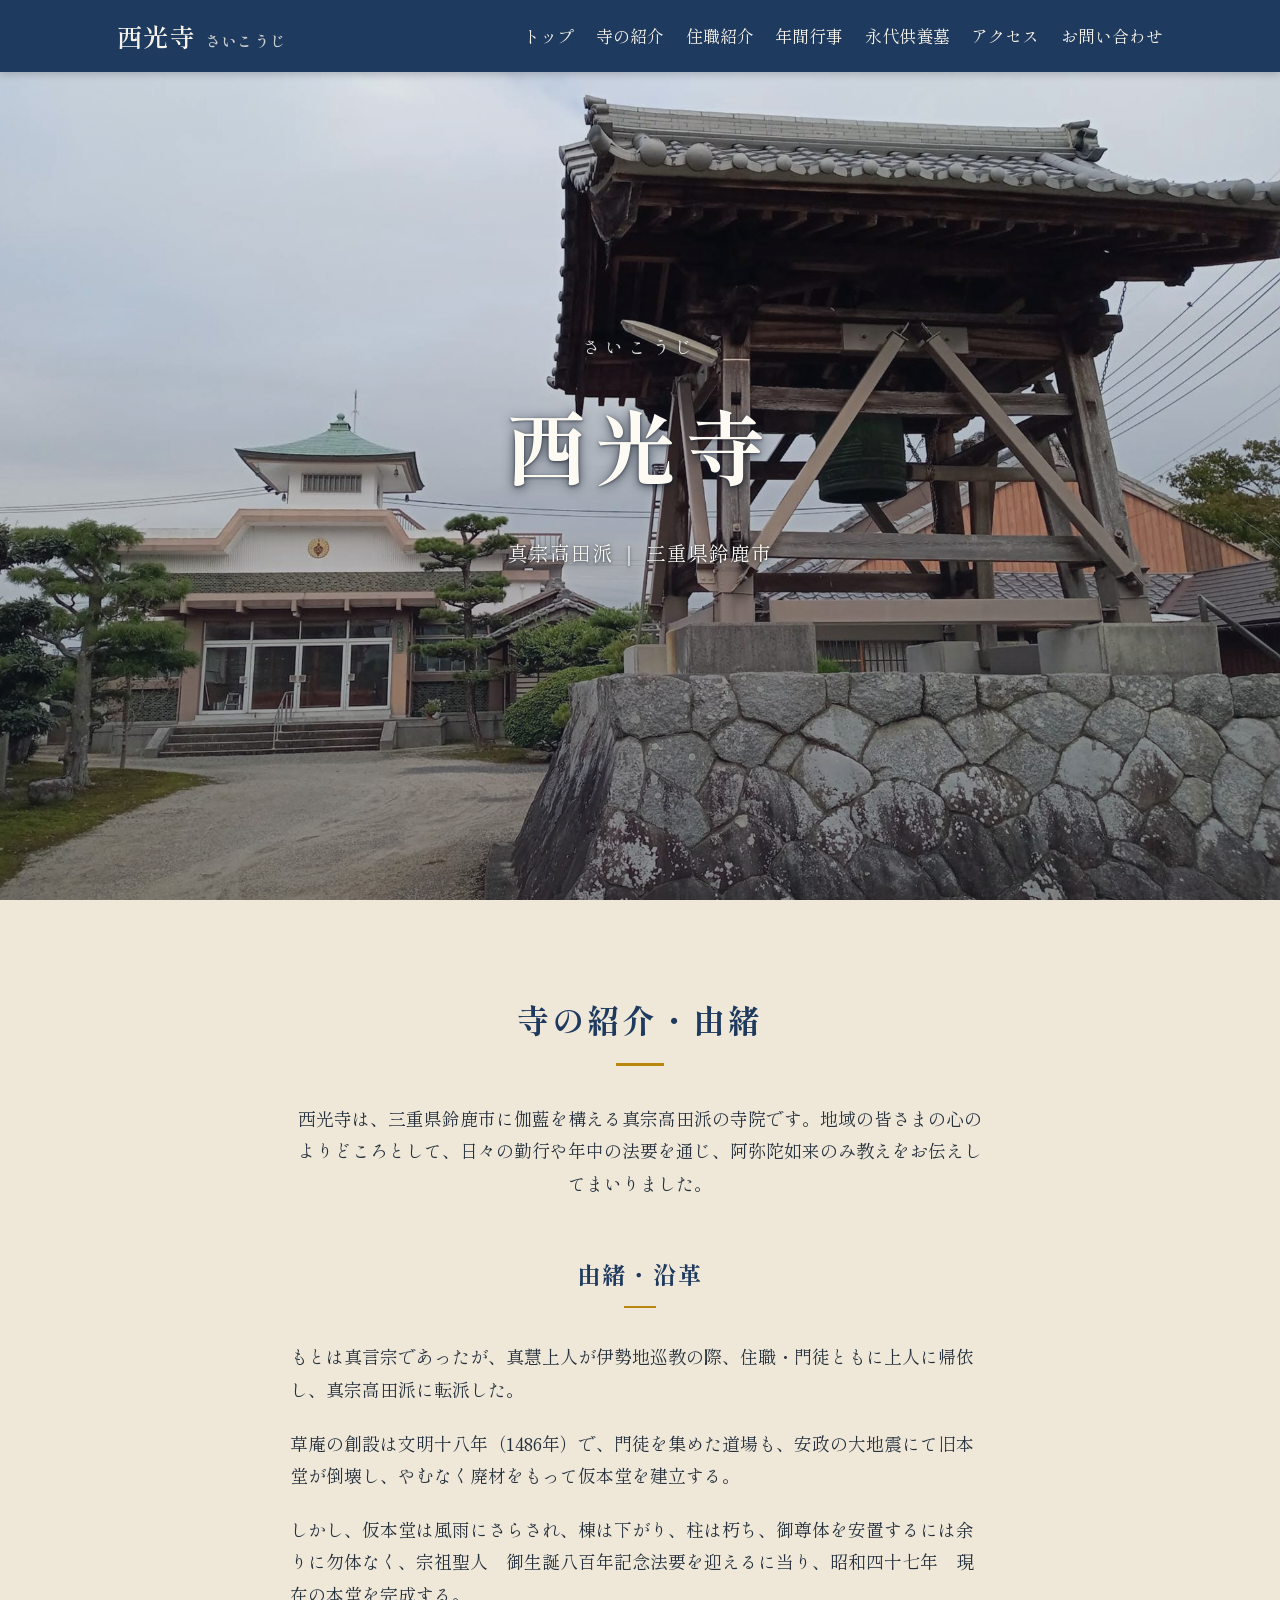
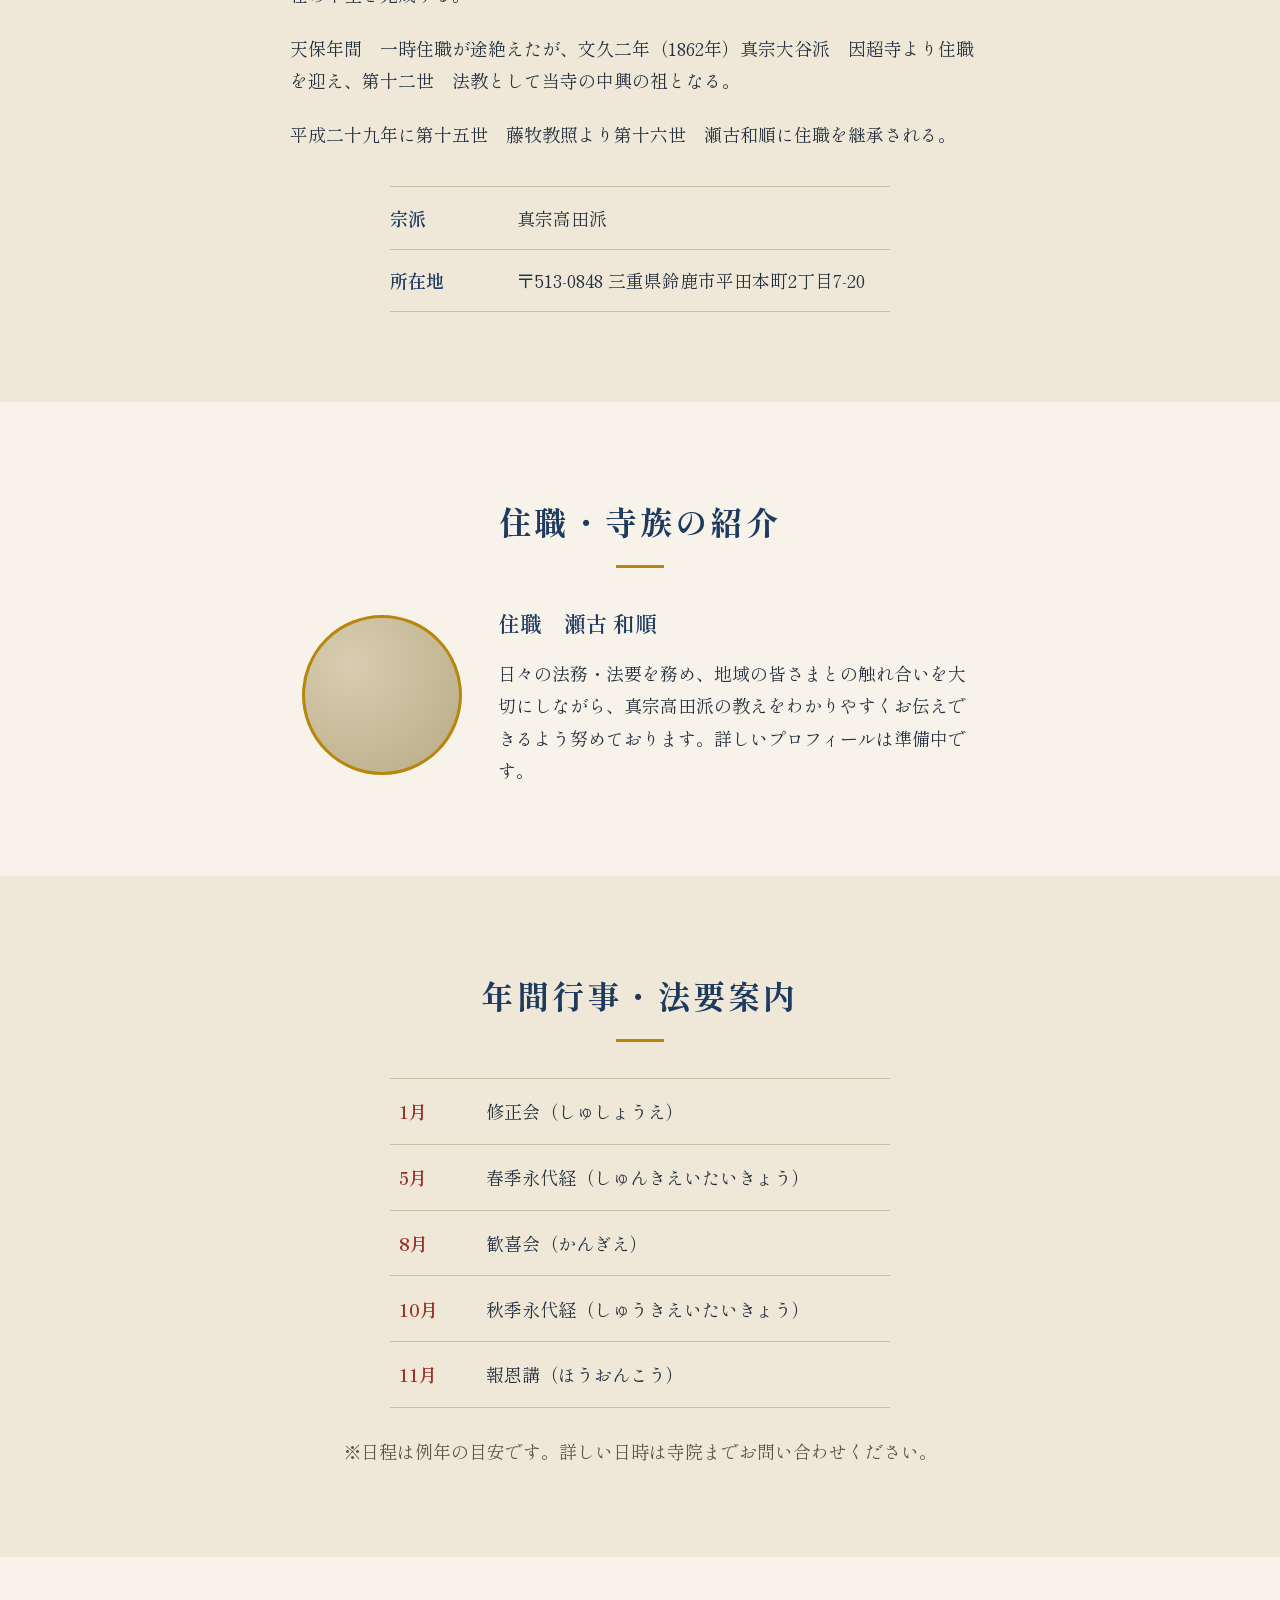
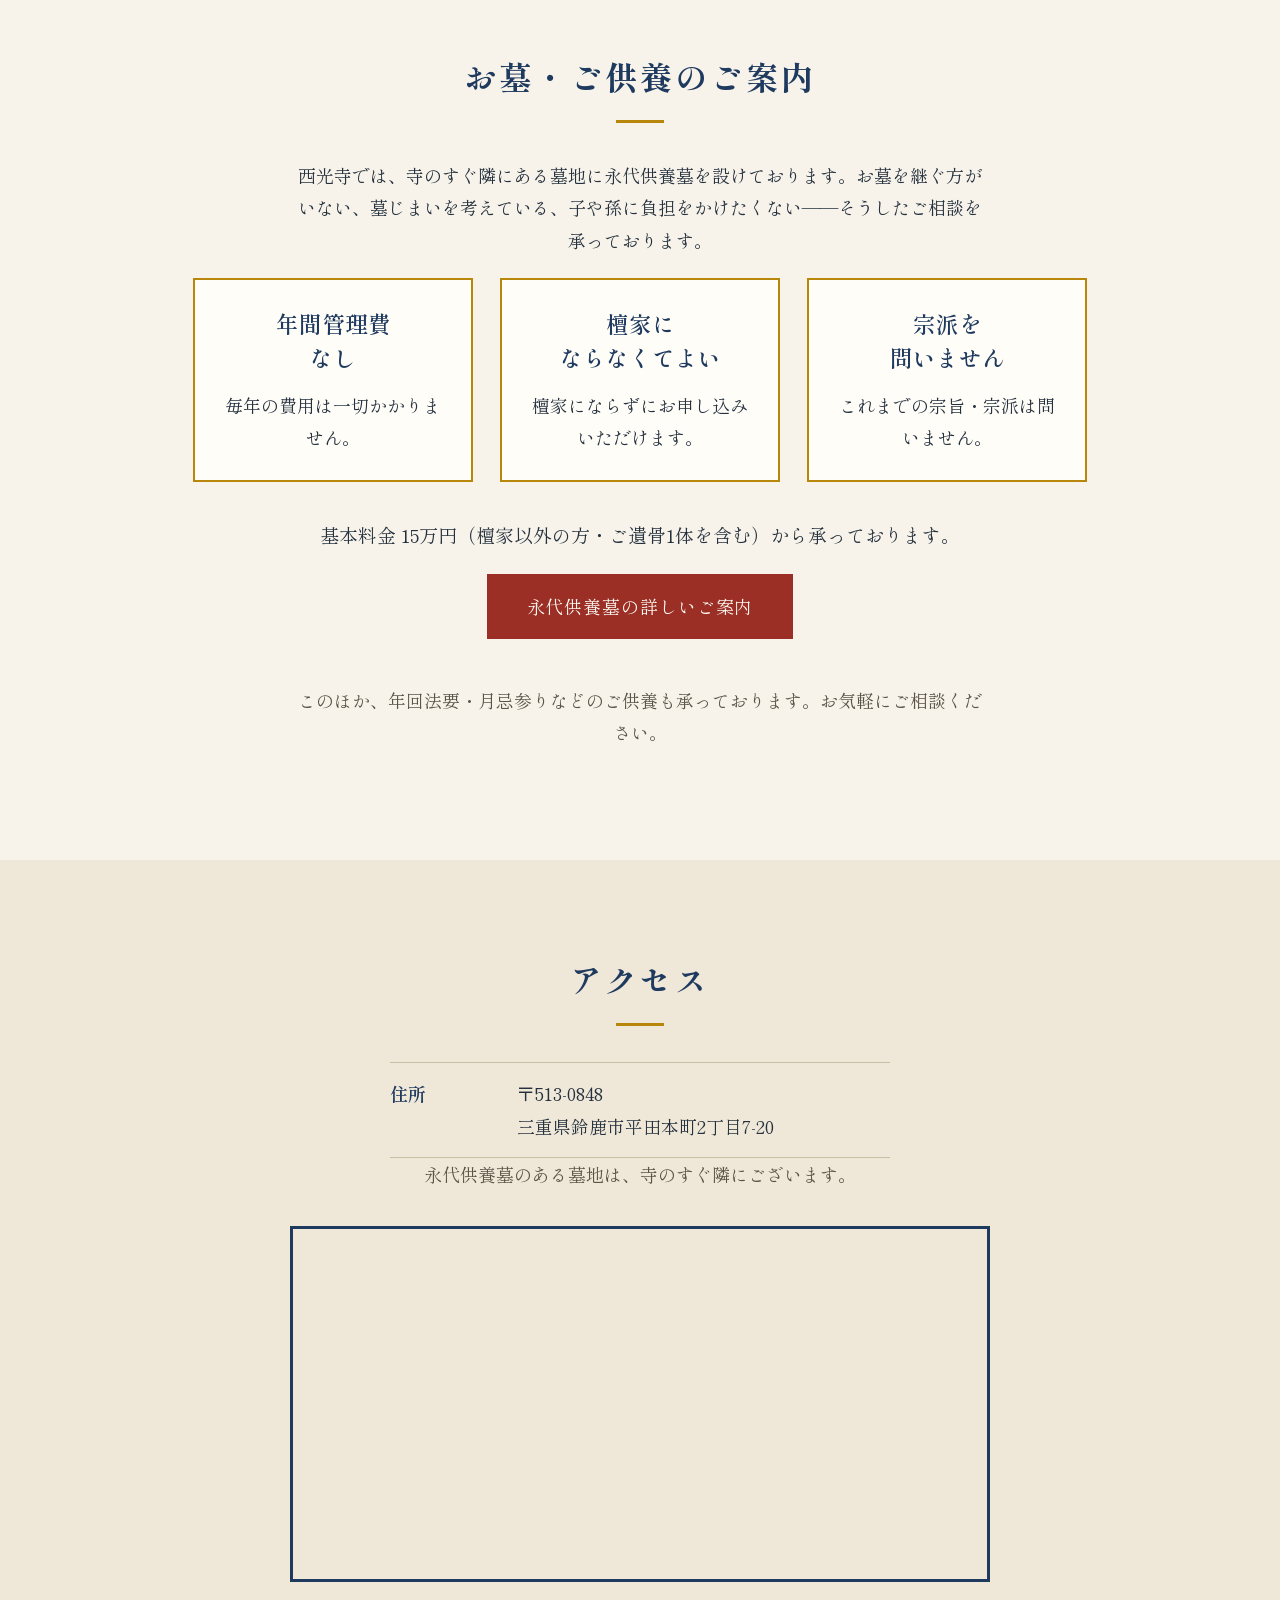
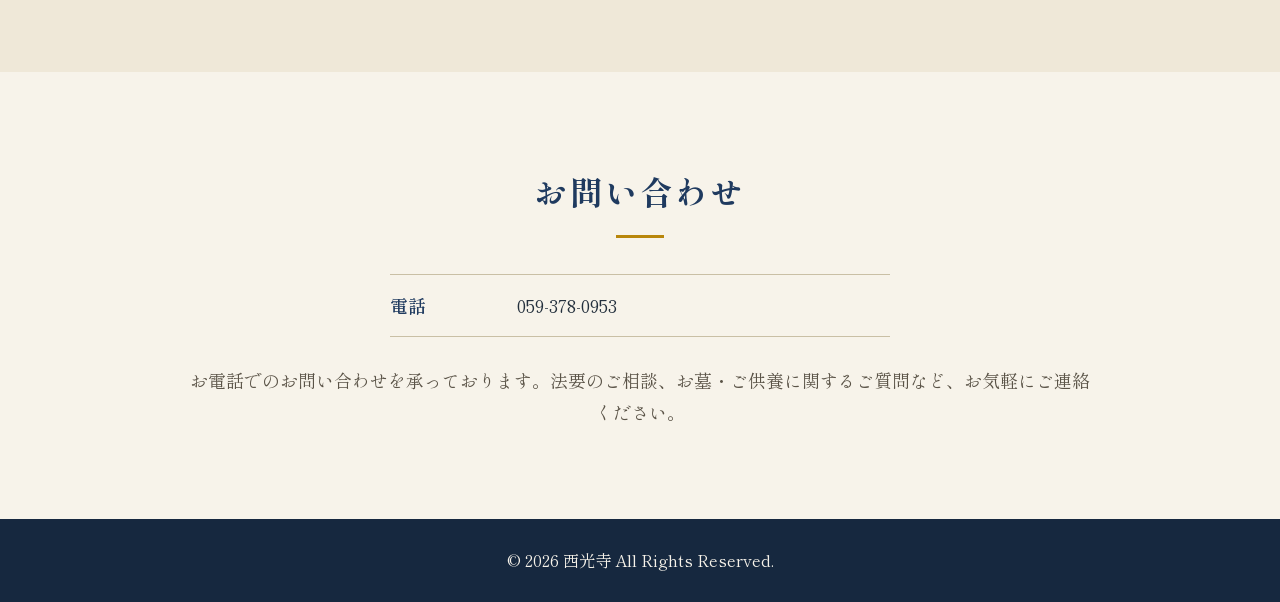
==== index.html @ 18f852ad "meta: point og:url and og:image at the published GitHub Pages URL Co-Authored-By: Claude Opus 5 <nor" ====
<!DOCTYPE html>
<html lang="ja">
<head>
<meta charset="UTF-8">
<meta name="viewport" content="width=device-width, initial-scale=1.0">
<title>西光寺（さいこうじ）｜真宗高田派 三重県鈴鹿市</title>
<meta name="description" content="三重県鈴鹿市にある真宗高田派の寺院、西光寺（さいこうじ）の公式サイトです。由緒、住職紹介、年間行事、アクセス情報などをご案内しています。">
<link rel="icon" href="favicon.svg" type="image/svg+xml">
<!-- ★検索避けの設定★
     この1行があるあいだ、Googleなどの検索結果にこのページは表示されません。
     URLを知っている人だけが見られる状態です。
     内容が固まって本格的に公開したくなったら、下の1行を削除してください。
     （eitaikuyo.html にも同じ行がありますので、両方消してください） -->
<meta name="robots" content="noindex">
<meta property="og:type" content="website">
<meta property="og:site_name" content="真宗高田派 西光寺">
<meta property="og:title" content="西光寺（さいこうじ）｜真宗高田派 三重県鈴鹿市">
<meta property="og:description" content="三重県鈴鹿市にある真宗高田派の寺院、西光寺（さいこうじ）の公式サイトです。由緒、住職紹介、年間行事、アクセス情報などをご案内しています。">
<meta property="og:url" content="https://saikojimakitayama.github.io/saikoji/">
<meta property="og:image" content="https://saikojimakitayama.github.io/saikoji/images/shourou-hero.jpg">
<meta name="twitter:card" content="summary_large_image">
<link rel="preconnect" href="https://fonts.googleapis.com">
<link rel="preconnect" href="https://fonts.gstatic.com" crossorigin>
<link href="https://fonts.googleapis.com/css2?family=Shippori+Mincho:wght@400;600;800&display=swap" rel="stylesheet">
<link rel="stylesheet" href="css/style.css">
</head>
<body>
<header class="site-header">
  <div class="header-inner">
    <p class="site-title">西光寺<span class="site-title-kana">さいこうじ</span></p>
    <button class="nav-toggle" id="navToggle" aria-label="メニューを開く" aria-expanded="false">
      <span></span><span></span><span></span>
    </button>
    <nav class="site-nav" id="siteNav">
      <ul>
        <li><a href="#hero" class="nav-link">トップ</a></li>
        <li><a href="#about" class="nav-link">寺の紹介</a></li>
        <li><a href="#priest" class="nav-link">住職紹介</a></li>
        <li><a href="#events" class="nav-link">年間行事</a></li>
        <li><a href="eitaikuyo.html" class="nav-link">永代供養墓</a></li>
        <li><a href="#access" class="nav-link">アクセス</a></li>
        <li><a href="#contact" class="nav-link">お問い合わせ</a></li>
      </ul>
    </nav>
  </div>
</header>

<main>
  <section id="hero" class="hero">
    <div class="hero-overlay"></div>
    <div class="hero-content">
      <p class="hero-kana">さいこうじ</p>
      <h1 class="hero-title">西光寺</h1>
      <p class="hero-sub">真宗高田派 ｜ 三重県鈴鹿市</p>
    </div>
  </section>

  <section id="about" class="section section-alt">
    <div class="section-inner">
    <h2 class="section-title">寺の紹介・由緒</h2>
    <p class="about-text">
      西光寺は、三重県鈴鹿市に伽藍を構える真宗高田派の寺院です。地域の皆さまの心のよりどころとして、日々の勤行や年中の法要を通じ、阿弥陀如来のみ教えをお伝えしてまいりました。
    </p>
    <h3 class="subsection-title">由緒・沿革</h3>
    <div class="history-block">
      <p class="about-text history-text">
        もとは真言宗であったが、真慧上人が伊勢地巡教の際、住職・門徒ともに上人に帰依し、真宗高田派に転派した。
      </p>
      <p class="about-text history-text">
        草庵の創設は文明十八年（1486年）で、門徒を集めた道場も、安政の大地震にて旧本堂が倒壊し、やむなく廃材をもって仮本堂を建立する。
      </p>
      <p class="about-text history-text">
        しかし、仮本堂は風雨にさらされ、棟は下がり、柱は朽ち、御尊体を安置するには余りに勿体なく、宗祖聖人　御生誕八百年記念法要を迎えるに当り、昭和四十七年　現在の本堂を完成する。
      </p>
      <p class="about-text history-text">
        天保年間　一時住職が途絶えたが、文久二年（1862年）真宗大谷派　因超寺より住職を迎え、第十二世　法教として当寺の中興の祖となる。
      </p>
      <p class="about-text history-text">
        平成二十九年に第十五世　藤牧教照より第十六世　瀬古和順に住職を継承される。
      </p>
    </div>
    <dl class="info-list">
      <div class="info-row">
        <dt>宗派</dt>
        <dd>真宗高田派</dd>
      </div>
      <div class="info-row">
        <dt>所在地</dt>
        <dd>〒513-0848 三重県鈴鹿市平田本町2丁目7-20</dd>
      </div>
    </dl>
    </div>
  </section>

  <section id="priest" class="section">
    <div class="section-inner">
    <h2 class="section-title">住職・寺族の紹介</h2>
    <div class="priest-card">
      <div class="priest-photo-placeholder" aria-hidden="true"></div>
      <div class="priest-info">
        <p class="priest-name">住職　瀬古 和順</p>
        <!-- ※ここに実際の住職プロフィール（経歴やメッセージなど）を書き換えてください -->
        <p class="priest-bio">
          日々の法務・法要を務め、地域の皆さまとの触れ合いを大切にしながら、真宗高田派の教えをわかりやすくお伝えできるよう努めております。詳しいプロフィールは準備中です。
        </p>
      </div>
    </div>
    </div>
  </section>

  <section id="events" class="section section-alt">
    <div class="section-inner">
    <h2 class="section-title">年間行事・法要案内</h2>
    <!-- ※日程が確定次第、正式な行事内容・日付に書き換えてください -->
    <ul class="event-list">
      <li class="event-item"><span class="event-month">1月</span><span class="event-name">修正会（しゅしょうえ）</span></li>
      <li class="event-item"><span class="event-month">5月</span><span class="event-name">春季永代経（しゅんきえいたいきょう）</span></li>
      <li class="event-item"><span class="event-month">8月</span><span class="event-name">歓喜会（かんぎえ）</span></li>
      <li class="event-item"><span class="event-month">10月</span><span class="event-name">秋季永代経（しゅうきえいたいきょう）</span></li>
      <li class="event-item"><span class="event-month">11月</span><span class="event-name">報恩講（ほうおんこう）</span></li>
    </ul>
    <p class="about-note event-note">※日程は例年の目安です。詳しい日時は寺院までお問い合わせください。</p>
    </div>
  </section>

  <section id="memorial" class="section">
    <div class="section-inner">
    <h2 class="section-title">お墓・ご供養のご案内</h2>
    <p class="about-text">
      西光寺では、寺のすぐ隣にある墓地に永代供養墓を設けております。お墓を継ぐ方がいない、墓じまいを考えている、子や孫に負担をかけたくない——そうしたご相談を承っております。
    </p>
    <ul class="assurance-list">
      <li class="assurance-item">
        <p class="assurance-head">年間管理費<br>なし</p>
        <p class="assurance-body">毎年の費用は一切かかりません。</p>
      </li>
      <li class="assurance-item">
        <p class="assurance-head">檀家に<br>ならなくてよい</p>
        <p class="assurance-body">檀家にならずにお申し込みいただけます。</p>
      </li>
      <li class="assurance-item">
        <p class="assurance-head">宗派を<br>問いません</p>
        <p class="assurance-body">これまでの宗旨・宗派は問いません。</p>
      </li>
    </ul>
    <p class="about-text memorial-price">基本料金 15万円（檀家以外の方・ご遺骨1体を含む）から承っております。</p>
    <p class="cta-wrap"><a href="eitaikuyo.html" class="cta-link">永代供養墓の詳しいご案内</a></p>
    <p class="about-text about-note memorial-other">このほか、年回法要・月忌参りなどのご供養も承っております。お気軽にご相談ください。</p>
    </div>
  </section>

  <section id="access" class="section section-alt">
    <div class="section-inner">
    <h2 class="section-title">アクセス</h2>
    <div class="access-content">
      <dl class="info-list">
        <div class="info-row">
          <dt>住所</dt>
          <dd>〒513-0848<br>三重県鈴鹿市平田本町2丁目7-20</dd>
        </div>
      </dl>
      <p class="about-text about-note">永代供養墓のある墓地は、寺のすぐ隣にございます。</p>
      <div class="map-embed">
        <iframe
          src="https://www.google.com/maps?q=%E4%B8%89%E9%87%8D%E7%9C%8C%E9%88%B4%E9%B9%BF%E5%B8%82%E5%B9%B3%E7%94%B0%E6%9C%AC%E7%94%BA2%E4%B8%81%E7%9B%AE7-20&output=embed"
          width="100%" height="350" style="border:0;" loading="lazy"
          referrerpolicy="no-referrer-when-downgrade"
          title="西光寺 地図"></iframe>
      </div>
    </div>
    </div>
  </section>

  <section id="contact" class="section">
    <div class="section-inner">
    <h2 class="section-title">お問い合わせ</h2>
    <dl class="info-list contact-list">
      <div class="info-row">
        <dt>電話</dt>
        <dd><a href="tel:059-378-0953">059-378-0953</a></dd>
      </div>
    </dl>
    <p class="about-note contact-note">お電話でのお問い合わせを承っております。法要のご相談、お墓・ご供養に関するご質問など、お気軽にご連絡ください。</p>
    </div>
  </section>
</main>

<footer class="site-footer">
  <p>&copy; 2026 西光寺 All Rights Reserved.</p>
</footer>

<script src="js/script.js"></script>
</body>
</html>
---- css/style.css ----
:root {
  --color-bg: #f7f3ea;
  --color-ink: #24303d;
  --color-indigo: #1f3a5f;
  --color-indigo-dark: #16283f;
  --color-gold: #b8860b;
  --color-vermillion: #9b2f26;
  --font-serif: "Shippori Mincho", "Hiragino Mincho ProN", "Yu Mincho", serif;
  --header-height: 72px;
}

* { box-sizing: border-box; margin: 0; padding: 0; }

/* 高齢の方にも読みやすいよう、基準の文字サイズを 16px → 18px にしています。
   ここを変えるとサイト全体の文字が一括で拡大・縮小します。 */
html {
  scroll-behavior: smooth;
  font-size: 112.5%;
}

body {
  font-family: var(--font-serif);
  color: var(--color-ink);
  background-color: var(--color-bg);
  line-height: 1.8;
}

a { color: inherit; text-decoration: none; }
ul { list-style: none; }
img { max-width: 100%; display: block; }

/* Header */
.site-header {
  position: fixed;
  top: 0; left: 0; right: 0;
  background-color: var(--color-indigo);
  color: #f7f3ea;
  z-index: 100;
  box-shadow: 0 2px 8px rgba(0,0,0,0.2);
}
.header-inner {
  max-width: 1100px;
  margin: 0 auto;
  display: flex;
  align-items: center;
  justify-content: space-between;
  padding: 0.8rem 1.5rem;
  height: var(--header-height);
}
.site-title {
  font-size: 1.4rem;
  font-weight: 600;
  letter-spacing: 0.05em;
  line-height: 1.3;
}
.site-title-kana {
  font-size: 0.85rem;
  margin-left: 0.5rem;
  opacity: 0.8;
}
.nav-toggle {
  display: none;
  flex-direction: column;
  justify-content: space-between;
  width: 28px; height: 20px;
  background: none; border: none; cursor: pointer;
}
.nav-toggle span {
  display: block;
  height: 2px;
  background-color: #f7f3ea;
}
.site-nav ul {
  display: flex;
  gap: 1.2rem;
}
.nav-link {
  font-size: 0.95rem;
  padding: 0.3rem 0;
  border-bottom: 2px solid transparent;
  transition: border-color 0.2s;
}
.nav-link:hover, .nav-link:focus {
  border-bottom-color: var(--color-gold);
}

/* 文字を大きくしたぶん横並びのナビが収まらなくなるため、
   980px 以下ではハンバーガーメニューに切り替えます。 */
@media (max-width: 980px) {
  .nav-toggle { display: flex; }
  .site-nav {
    position: absolute;
    top: 100%;
    left: 0; right: 0;
    background-color: var(--color-indigo);
    max-height: 0;
    overflow: hidden;
    visibility: hidden;
    transition: max-height 0.3s ease, visibility 0s linear 0.3s;
  }
  .site-nav.is-open {
    max-height: 500px;
    visibility: visible;
    transition: max-height 0.3s ease, visibility 0s linear 0s;
  }
  .site-nav ul {
    flex-direction: column;
    gap: 0;
    padding: 0.5rem 1.5rem 1rem;
  }
  .site-nav li { border-top: 1px solid rgba(255,255,255,0.15); }
  .nav-link { display: block; padding: 0.8rem 0; }
}

/* Hero */
.hero {
  position: relative;
  min-height: 100vh;
  display: flex;
  align-items: center;
  justify-content: center;
  background: url("../images/shourou-hero.jpg") center center / cover no-repeat;
  text-align: center;
  color: #fdfaf3;
  scroll-margin-top: var(--header-height);
}
.hero-overlay {
  position: absolute;
  inset: 0;
  background: linear-gradient(180deg, rgba(22,40,63,0.12), rgba(22,40,63,0.32));
}
.hero-content {
  position: relative;
  z-index: 1;
  padding: 0 1.5rem;
  text-shadow: 0 2px 12px rgba(16,26,40,0.75), 0 1px 3px rgba(16,26,40,0.6);
}
.hero-kana {
  letter-spacing: 0.3em;
  font-size: 1rem;
  margin-bottom: 0.5rem;
  opacity: 0.9;
}
.hero-title {
  font-size: clamp(2.5rem, 8vw, 4.5rem);
  font-weight: 800;
  letter-spacing: 0.1em;
  margin-bottom: 1rem;
}
.hero-sub {
  font-size: 1.1rem;
  letter-spacing: 0.05em;
}

/* Section base (reused by all content sections) */
.section {
  padding: 5rem 1.5rem;
  scroll-margin-top: var(--header-height);
}
.section-inner {
  max-width: 900px;
  margin: 0 auto;
}
.section-alt {
  background-color: #efe8d8;
}
.section-title {
  font-size: 1.8rem;
  color: var(--color-indigo);
  text-align: center;
  margin-bottom: 0.5rem;
  letter-spacing: 0.1em;
}
.section-title::after {
  content: "";
  display: block;
  width: 48px;
  height: 3px;
  background-color: var(--color-gold);
  margin: 0.8rem auto 2rem;
}
.about-text {
  max-width: 700px;
  margin: 0 auto 1.2rem;
  text-align: center;
}
.about-note {
  font-size: 1rem;
  color: #5a5347;
}
/* セクション内の小見出し（例：寺の紹介の中の「由緒・沿革」） */
.subsection-title {
  font-size: 1.3rem;
  color: var(--color-indigo);
  text-align: center;
  margin: 3rem 0 0.5rem;
  letter-spacing: 0.1em;
}
.subsection-title::after {
  content: "";
  display: block;
  width: 32px;
  height: 2px;
  background-color: var(--color-gold);
  margin: 0.6rem auto 1.8rem;
}
/* 由緒・沿革は長めの文章なので、中央揃えではなく左揃えにして読みやすくします */
.history-block {
  max-width: 700px;
  margin: 0 auto;
}
.history-text {
  text-align: left;
}
.info-list {
  max-width: 500px;
  margin: 2rem auto 0;
  border-top: 1px solid #c9bfa5;
}
.info-row {
  display: flex;
  gap: 1.5rem;
  padding: 0.8rem 0;
  border-bottom: 1px solid #c9bfa5;
}
.info-row dt {
  flex: 0 0 100px;
  color: var(--color-indigo);
  font-weight: 600;
}

/* Footer */
.site-footer {
  background-color: var(--color-indigo-dark);
  color: #f7f3ea;
  text-align: center;
  padding: 1.5rem;
  font-size: 0.9rem;
}

@media (max-width: 600px) {
  .info-row { flex-direction: column; gap: 0.3rem; }
  .info-row dt { flex: none; }
}

.priest-card {
  display: flex;
  flex-wrap: wrap;
  gap: 2rem;
  align-items: center;
  justify-content: center;
}
.priest-photo-placeholder {
  width: 160px;
  height: 160px;
  border-radius: 50%;
  background: radial-gradient(circle at 30% 30%, #d8cdb0, #b8ab86);
  border: 3px solid var(--color-gold);
  flex-shrink: 0;
}
.priest-info {
  max-width: 480px;
}
.priest-name {
  font-size: 1.2rem;
  font-weight: 600;
  color: var(--color-indigo);
  margin-bottom: 0.8rem;
}

.event-list {
  max-width: 500px;
  margin: 0 auto;
  border-top: 1px solid #c9bfa5;
}
.event-item {
  display: flex;
  gap: 1.5rem;
  padding: 0.9rem 0.5rem;
  border-bottom: 1px solid #c9bfa5;
}
.event-month {
  flex: 0 0 60px;
  color: var(--color-vermillion);
  font-weight: 600;
}
.event-name {
  flex: 1;
}
.event-note {
  text-align: center;
  margin-top: 1.5rem;
}

.access-content {
  max-width: 700px;
  margin: 0 auto;
}
.map-embed {
  margin-top: 2rem;
  border: 3px solid var(--color-indigo);
}
.map-embed iframe {
  display: block;
}

.contact-list {
  margin-bottom: 1.5rem;
}
.contact-note {
  text-align: center;
}

@media (max-width: 600px) {
  .priest-card {
    flex-direction: column;
    text-align: center;
  }
  .event-item {
    padding: 0.9rem 0;
  }
}

/* --- 永代供養墓ページ --- */
.page-head {
  background-color: var(--color-indigo);
  color: #f7f3ea;
  padding: calc(var(--header-height) + 3rem) 1.5rem 3rem;
  text-align: center;
}
.page-title {
  font-size: clamp(1.8rem, 5vw, 2.6rem);
  letter-spacing: 0.1em;
  margin-bottom: 0.8rem;
}
.page-lead {
  font-size: 1.15rem;
  opacity: 0.9;
}

.assurance-list {
  display: flex;
  flex-wrap: wrap;
  gap: 1.5rem;
  justify-content: center;
}
.assurance-item {
  flex: 1 1 240px;
  max-width: 280px;
  border: 2px solid var(--color-gold);
  padding: 1.5rem 1.2rem;
  text-align: center;
  background-color: #fffdf8;
}
.assurance-head {
  font-size: 1.25rem;
  font-weight: 600;
  color: var(--color-indigo);
  line-height: 1.5;
  margin-bottom: 0.8rem;
}
.assurance-body {
  font-size: 1rem;
}

.need-list {
  max-width: 560px;
  margin: 0 auto;
}
.need-item {
  position: relative;
  padding: 0.7rem 0 0.7rem 2rem;
  border-bottom: 1px solid #c9bfa5;
}
.need-item::before {
  content: "✓";
  position: absolute;
  left: 0.3rem;
  color: var(--color-vermillion);
  font-weight: 600;
}

.price-table-wrap {
  overflow-x: auto;
  max-width: 600px;
  margin: 0 auto 1.5rem;
}
.price-table {
  width: 100%;
  min-width: 420px;
  border-collapse: collapse;
  background-color: #fffdf8;
}
.price-table th,
.price-table td {
  border: 1px solid #c9bfa5;
  padding: 0.8rem 1rem;
  text-align: center;
}
.price-table td,
.price-table thead th {
  white-space: nowrap;
}
.price-table thead th {
  background-color: var(--color-indigo);
  color: #f7f3ea;
  font-weight: 600;
}
.price-table tbody th {
  background-color: #efe8d8;
  text-align: left;
  font-weight: 600;
  white-space: nowrap;
}
.price-note-inline {
  display: block;
  font-size: 0.9rem;
  font-weight: 400;
}

.grave-photo-placeholder {
  max-width: 560px;
  margin: 2rem auto 0;
  aspect-ratio: 4 / 3;
  display: flex;
  align-items: center;
  justify-content: center;
  background: repeating-linear-gradient(45deg, #e6dcc4, #e6dcc4 12px, #ded3c8 12px, #ded3c8 24px);
  border: 1px solid #c9bfa5;
  color: #5a5347;
  font-size: 1rem;
}

.notice-box {
  max-width: 700px;
  margin: 2rem auto 0;
  border-left: 4px solid var(--color-vermillion);
  background-color: #fffdf8;
  padding: 1.2rem 1.4rem;
}
.notice-title {
  font-weight: 600;
  color: var(--color-vermillion);
  margin-bottom: 0.4rem;
}

.flow-list {
  max-width: 640px;
  margin: 0 auto;
  list-style: none;
}
.flow-item {
  position: relative;
  border-left: 2px solid var(--color-gold);
  padding: 0 0 2rem 1.8rem;
}
.flow-item:last-child {
  border-left-color: transparent;
  padding-bottom: 0;
}
.flow-item::before {
  content: "";
  position: absolute;
  left: -7px;
  top: 0.5rem;
  width: 12px;
  height: 12px;
  border-radius: 50%;
  background-color: var(--color-gold);
}
.flow-step {
  font-size: 0.85rem;
  letter-spacing: 0.15em;
  color: var(--color-vermillion);
}
.flow-head {
  font-size: 1.1rem;
  font-weight: 600;
  color: var(--color-indigo);
  margin-bottom: 0.3rem;
}
.flow-body {
  font-size: 1rem;
}

.faq-list {
  max-width: 700px;
  margin: 0 auto;
}
.faq-item {
  border-bottom: 1px solid #c9bfa5;
  padding: 1.2rem 0;
}
.faq-q {
  position: relative;
  padding-left: 1.8rem;
  font-weight: 600;
  color: var(--color-indigo);
  margin-bottom: 0.5rem;
}
.faq-q::before {
  content: "Q";
  position: absolute;
  left: 0;
  color: var(--color-gold);
  font-size: 1.1rem;
}
.faq-a {
  position: relative;
  padding-left: 1.8rem;
  font-size: 1rem;
}
.faq-a::before {
  content: "A";
  position: absolute;
  left: 0;
  color: var(--color-vermillion);
  font-size: 1.1rem;
}

.memorial-price {
  margin-top: 2rem;
  font-size: 1.05rem;
}
.cta-wrap {
  text-align: center;
}
.cta-link {
  display: inline-block;
  padding: 0.9rem 2.2rem;
  background-color: var(--color-vermillion);
  color: #fdfaf3;
  font-size: 1rem;
  letter-spacing: 0.05em;
  transition: background-color 0.2s;
}
.cta-link:hover,
.cta-link:focus {
  background-color: #7d251e;
}
.memorial-other {
  margin-top: 2.5rem;
}

@media (max-width: 860px) {
  .assurance-item {
    flex-basis: 100%;
    max-width: 400px;
  }
}

.grave-photo {
  max-width: 560px;
  margin: 2rem auto 0;
}
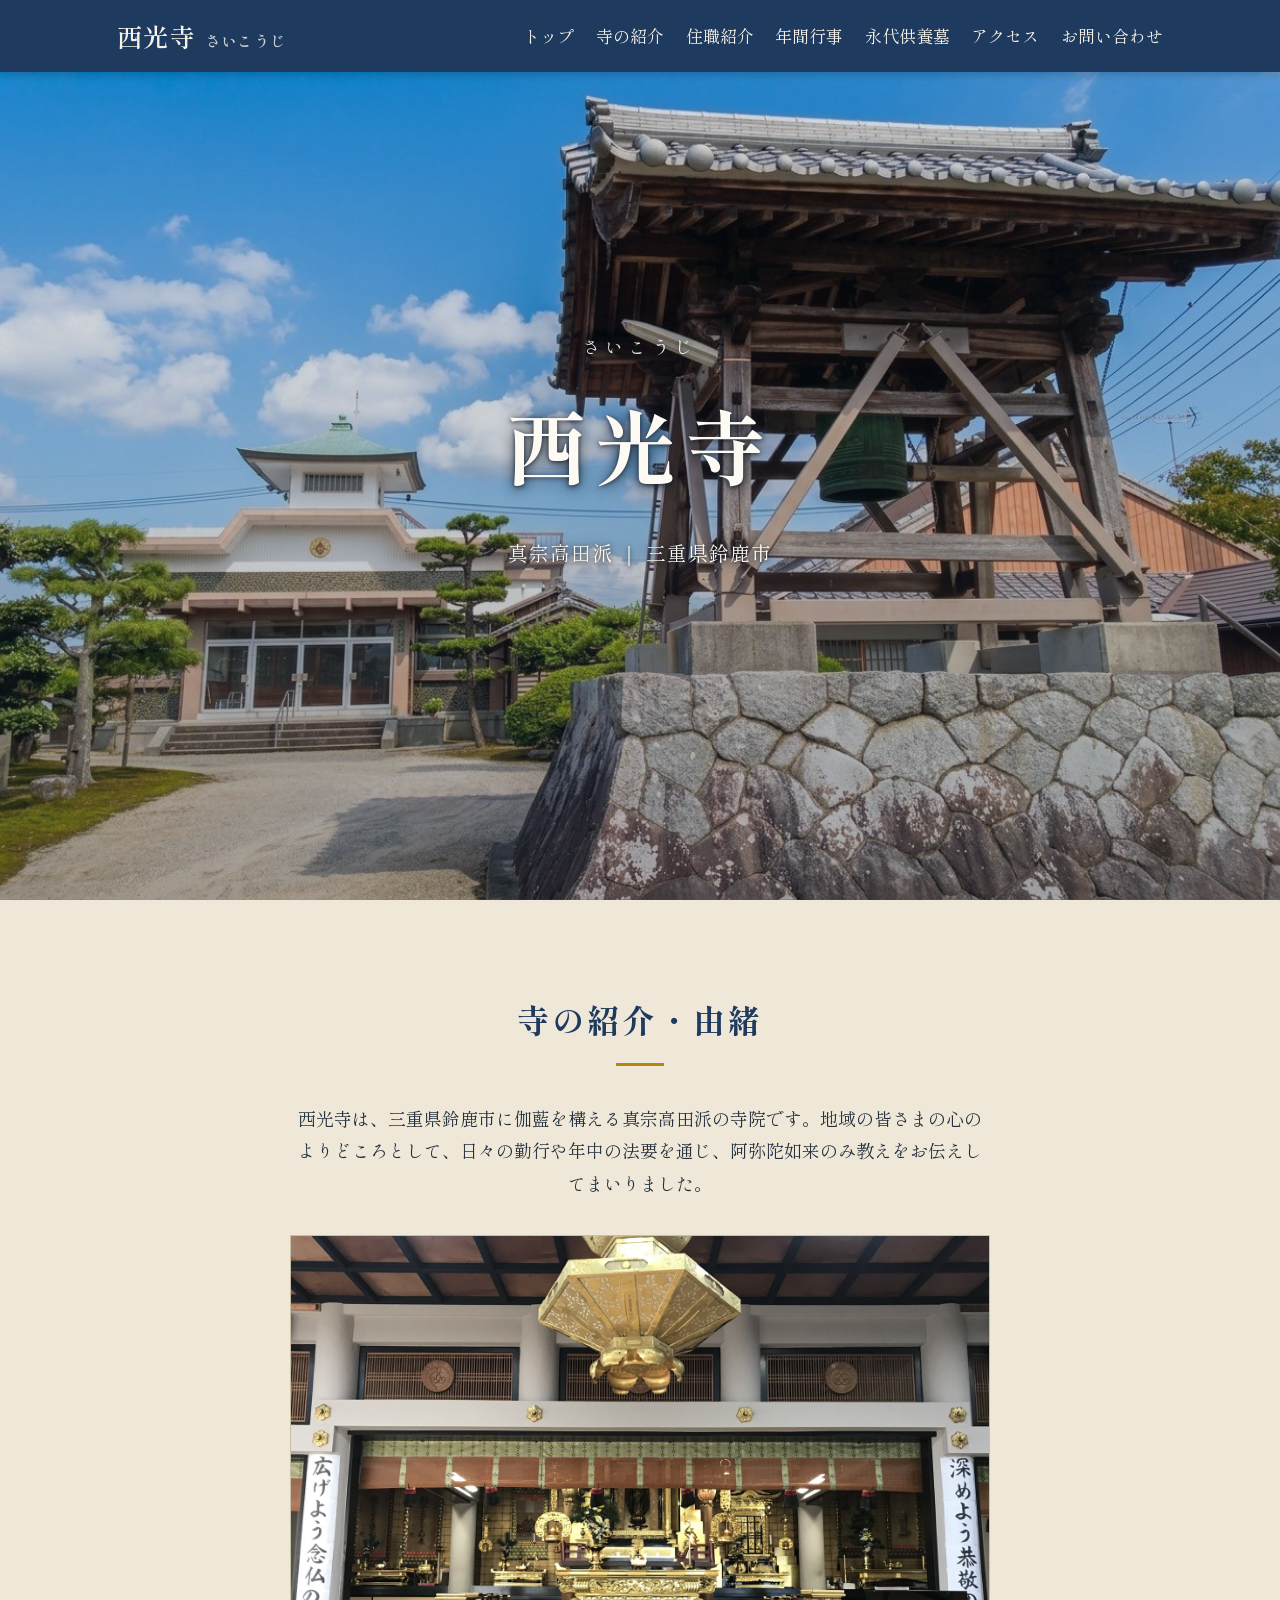
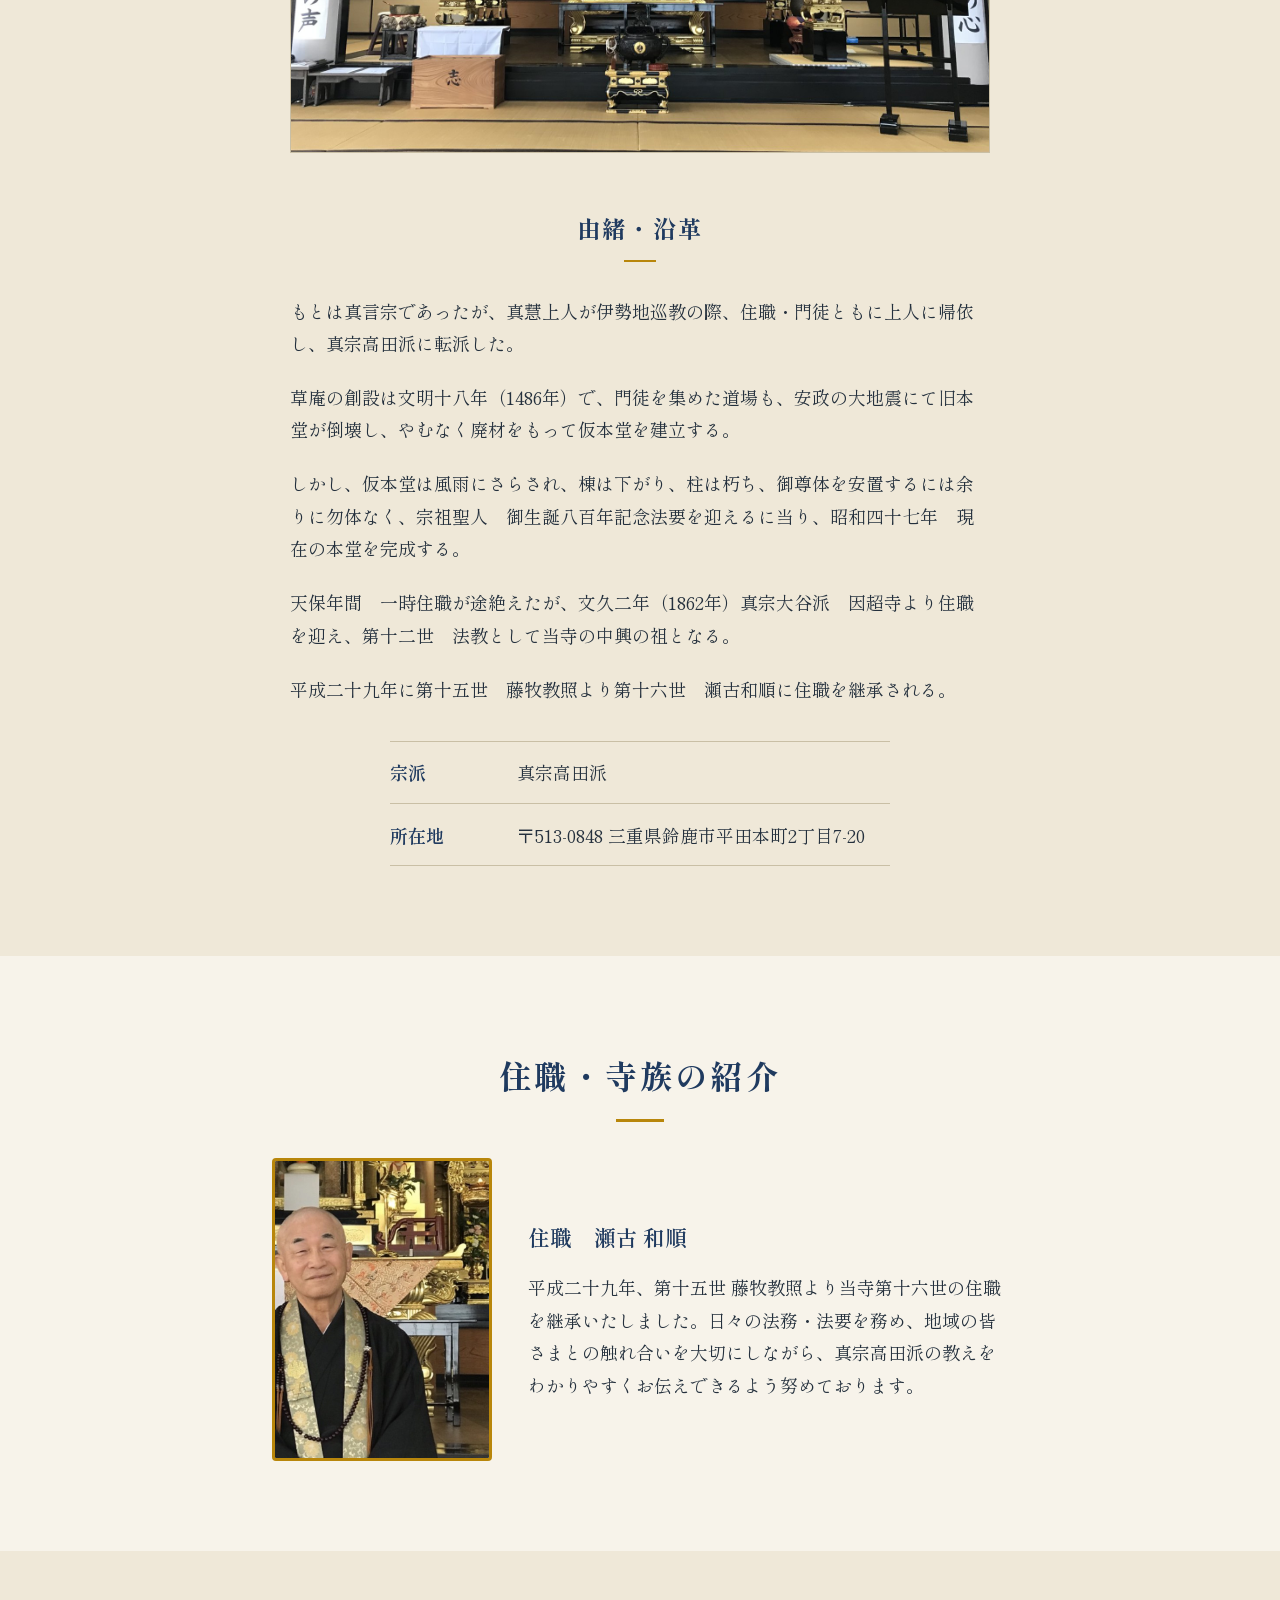
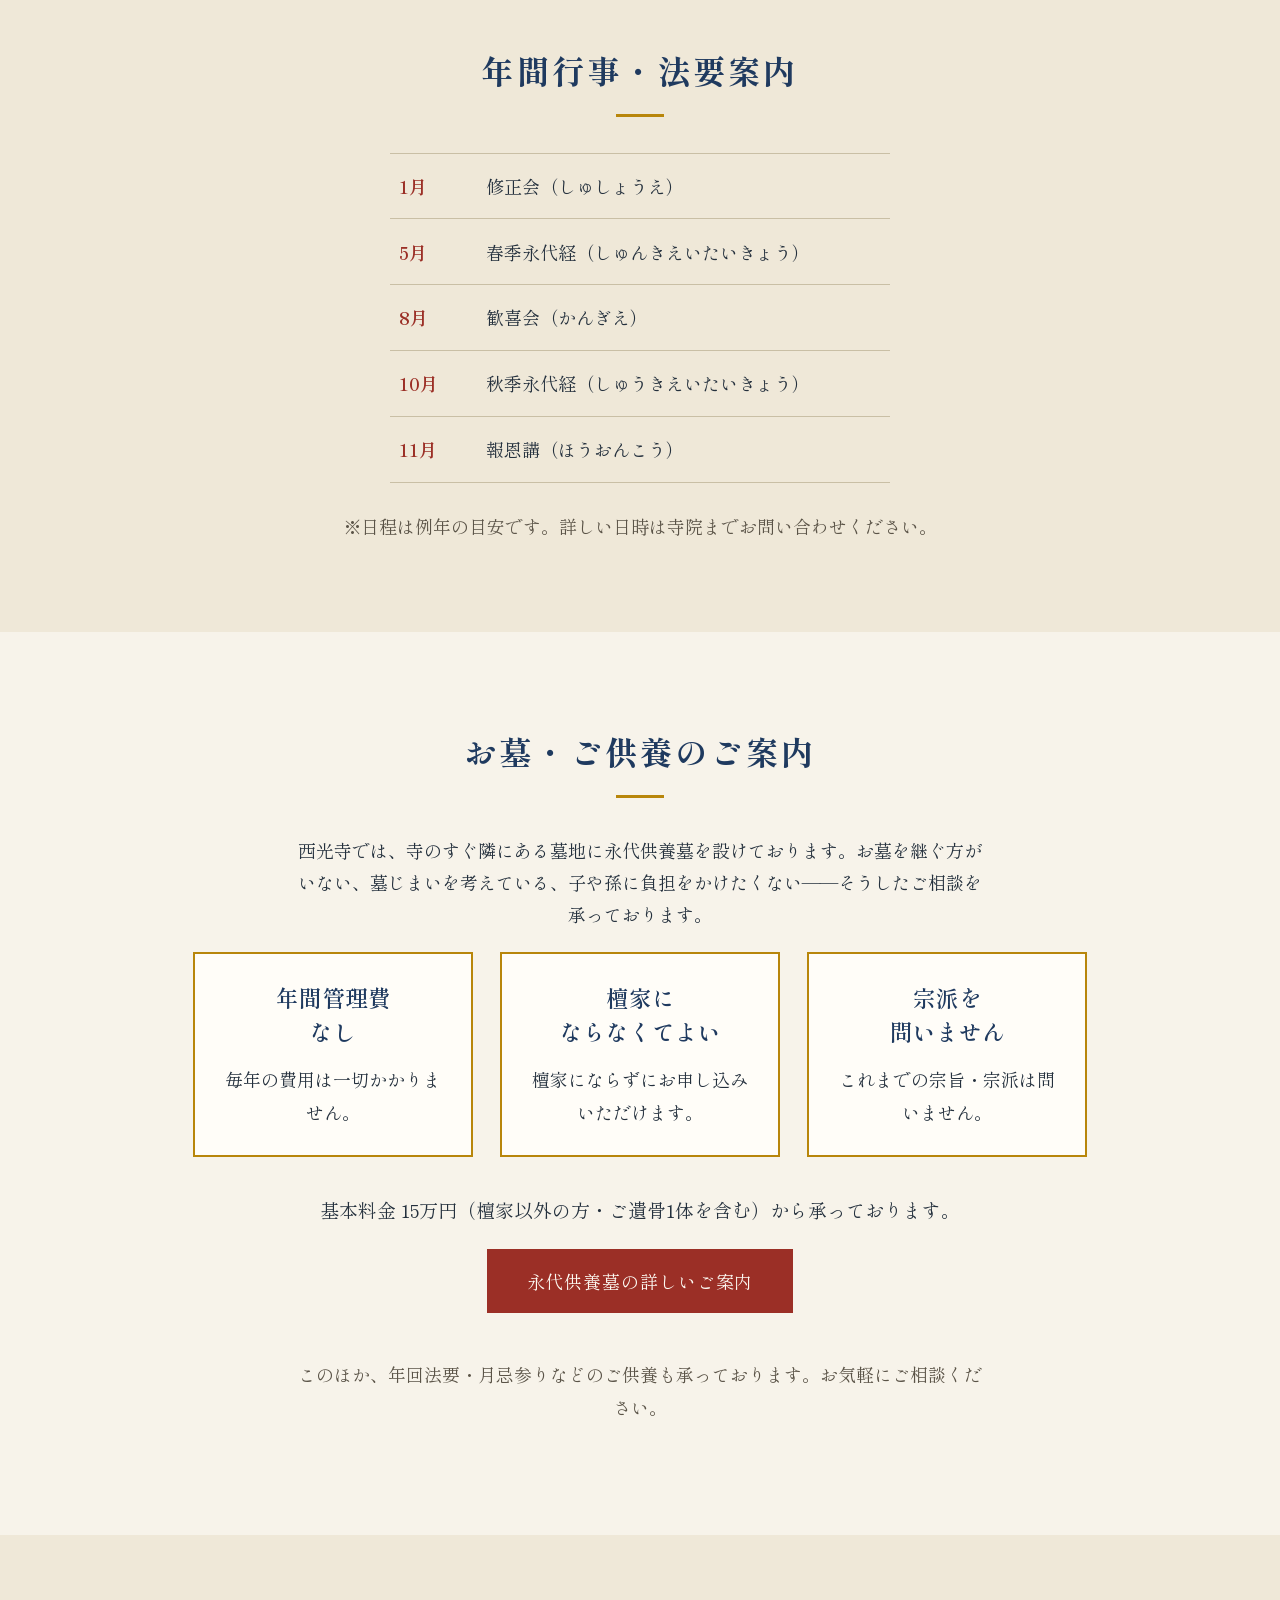
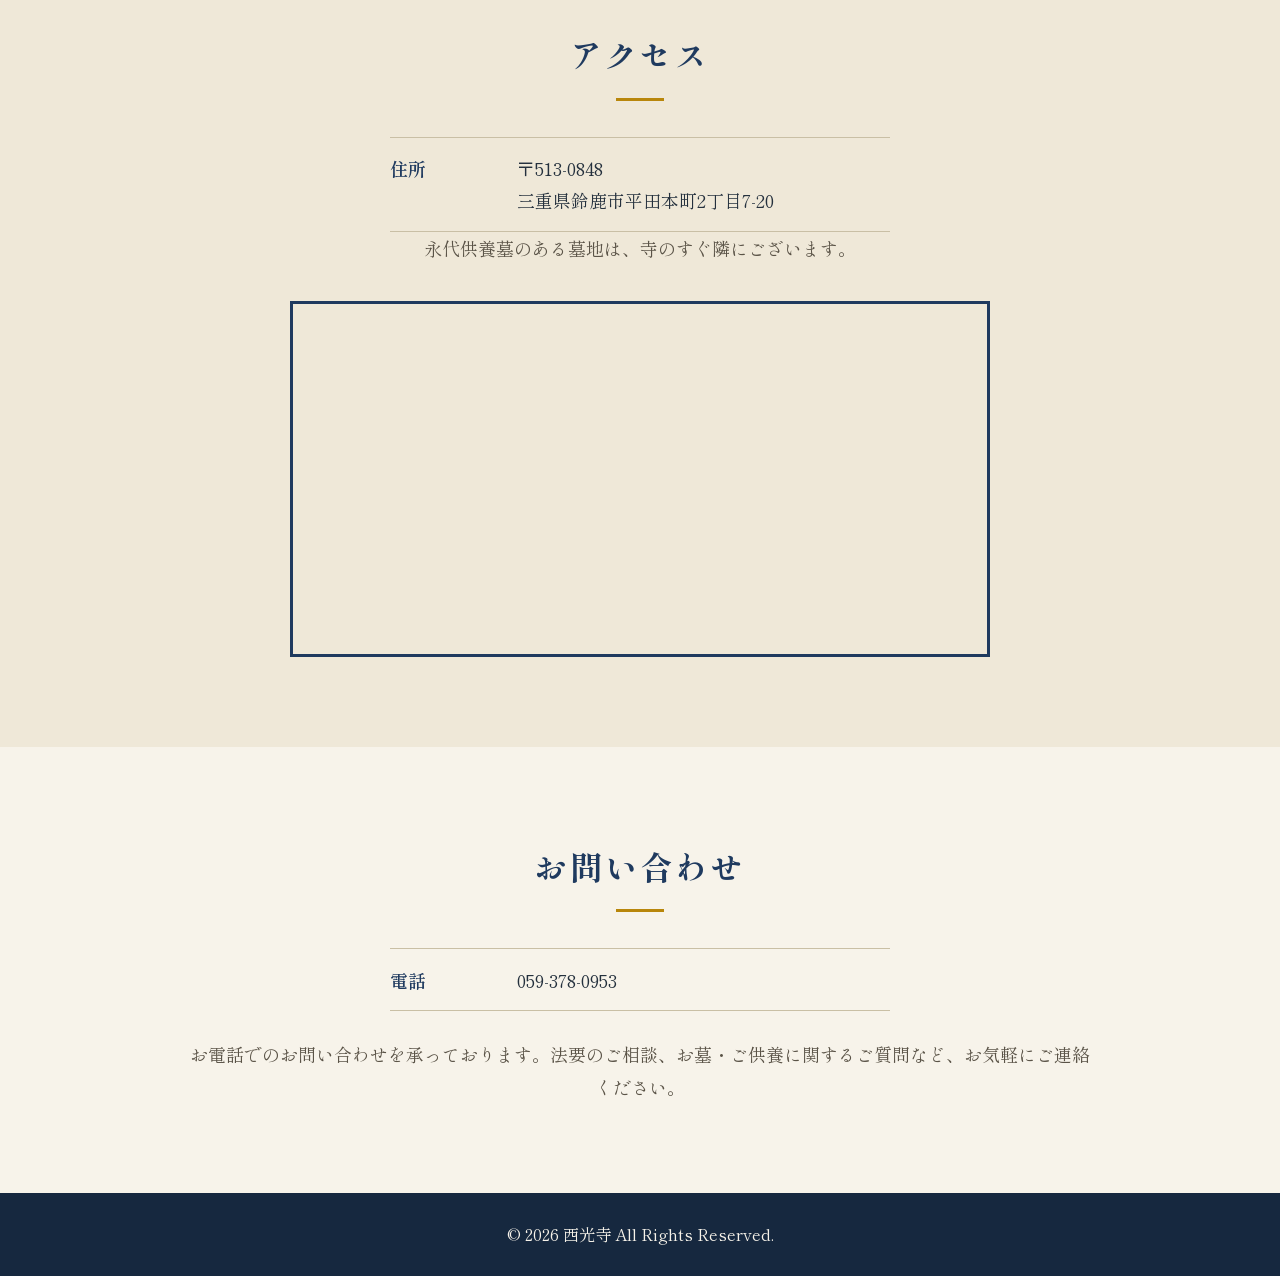
==== commit 6217d412: "content: add temple photos and open the 永代供養墓 page with 倶會一處 - 住職の顔写真を掲載し、継承年（平成二十九年・第十六世）を追記 - 本堂内部" ====
--- a/index.html
+++ b/index.html
@@ -61,6 +61,7 @@
     <p class="about-text">
       西光寺は、三重県鈴鹿市に伽藍を構える真宗高田派の寺院です。地域の皆さまの心のよりどころとして、日々の勤行や年中の法要を通じ、阿弥陀如来のみ教えをお伝えしてまいりました。
     </p>
+    <img src="images/hondou.jpg" alt="西光寺の本堂内部。金色の吊り灯籠と御本尊" class="section-photo" width="1600" height="1184" loading="lazy">
     <h3 class="subsection-title">由緒・沿革</h3>
     <div class="history-block">
       <p class="about-text history-text">
@@ -96,13 +97,14 @@
     <div class="section-inner">
     <h2 class="section-title">住職・寺族の紹介</h2>
     <div class="priest-card">
-      <div class="priest-photo-placeholder" aria-hidden="true"></div>
+      <img src="images/juushoku.jpg" alt="西光寺 住職 瀬古和順" class="priest-photo" width="645" height="895" loading="lazy">
       <div class="priest-info">
         <p class="priest-name">住職　瀬古 和順</p>
-        <!-- ※ここに実際の住職プロフィール（経歴やメッセージなど）を書き換えてください -->
         <p class="priest-bio">
-          日々の法務・法要を務め、地域の皆さまとの触れ合いを大切にしながら、真宗高田派の教えをわかりやすくお伝えできるよう努めております。詳しいプロフィールは準備中です。
+          平成二十九年、第十五世 藤牧教照より当寺第十六世の住職を継承いたしました。日々の法務・法要を務め、地域の皆さまとの触れ合いを大切にしながら、真宗高田派の教えをわかりやすくお伝えできるよう努めております。
         </p>
+        <!-- ※住職ご本人のお言葉（供養への想いなど）をうかがえたら、この下に段落を足してください。
+             お言葉はご本人のものであるべきなので、こちらでは創作していません -->
       </div>
     </div>
     </div>
--- a/css/style.css
+++ b/css/style.css
@@ -133,7 +133,9 @@
   position: relative;
   z-index: 1;
   padding: 0 1.5rem;
-  text-shadow: 0 2px 12px rgba(16,26,40,0.75), 0 1px 3px rgba(16,26,40,0.6);
+  /* 背景写真が明るい青空なので、画像全体を暗くするかわりに
+     文字の影を強めて白文字を読みやすくしています */
+  text-shadow: 0 2px 14px rgba(16,26,40,0.85), 0 1px 4px rgba(16,26,40,0.8);
 }
 .hero-kana {
   letter-spacing: 0.3em;
@@ -151,6 +153,11 @@
   font-size: 1.1rem;
   letter-spacing: 0.05em;
 }
+/* スマホは縦長のため、中央のままだと鐘楼だけが写り本堂が切れてしまいます。
+   表示位置を少し左に寄せて、本堂と鐘楼の両方が入るようにしています */
+@media (max-width: 700px) {
+  .hero { background-position: 34% center; }
+}
 
 /* Section base (reused by all content sections) */
 .section {
@@ -204,6 +211,15 @@
   background-color: var(--color-gold);
   margin: 0.6rem auto 1.8rem;
 }
+/* セクション内に置く横長の写真（本堂など） */
+.section-photo {
+  display: block;
+  width: 100%;
+  max-width: 700px;
+  height: auto;
+  margin: 2rem auto;
+  border: 1px solid #c9bfa5;
+}
 /* 由緒・沿革は長めの文章なので、中央揃えではなく左揃えにして読みやすくします */
 .history-block {
   max-width: 700px;
@@ -250,13 +266,12 @@
   align-items: center;
   justify-content: center;
 }
-.priest-photo-placeholder {
-  width: 160px;
-  height: 160px;
-  border-radius: 50%;
-  background: radial-gradient(circle at 30% 30%, #d8cdb0, #b8ab86);
+.priest-photo {
+  width: 220px;
+  height: auto;
+  flex-shrink: 0;
   border: 3px solid var(--color-gold);
-  flex-shrink: 0;
+  border-radius: 4px;
 }
 .priest-info {
   max-width: 480px;
@@ -418,17 +433,32 @@
   font-weight: 400;
 }
 
-.grave-photo-placeholder {
-  max-width: 560px;
-  margin: 2rem auto 0;
-  aspect-ratio: 4 / 3;
-  display: flex;
-  align-items: center;
-  justify-content: center;
-  background: repeating-linear-gradient(45deg, #e6dcc4, #e6dcc4 12px, #ded3c8 12px, #ded3c8 24px);
-  border: 1px solid #c9bfa5;
+/* 「倶會一處」— 石碑に刻まれた一節をページ冒頭で見せる */
+.kue-word {
+  text-align: center;
+  font-size: clamp(2rem, 7vw, 3rem);
+  font-weight: 800;
+  color: var(--color-indigo);
+  letter-spacing: 0.25em;
+  text-indent: 0.25em;
+  line-height: 1.4;
+  margin-top: 2.5rem;
+}
+.kue-read {
+  text-align: center;
+  font-size: 1rem;
   color: #5a5347;
-  font-size: 1rem;
+  letter-spacing: 0.3em;
+  text-indent: 0.3em;
+  margin-bottom: 2rem;
+}
+.kue-read::after {
+  content: "";
+  display: block;
+  width: 48px;
+  height: 3px;
+  background-color: var(--color-gold);
+  margin: 1.2rem auto 0;
 }
 
 .notice-box {
@@ -550,6 +580,10 @@
 }
 
 .grave-photo {
+  display: block;
+  width: 100%;
   max-width: 560px;
-  margin: 2rem auto 0;
-}
+  height: auto;
+  margin: 0 auto;
+  border: 1px solid #c9bfa5;
+}
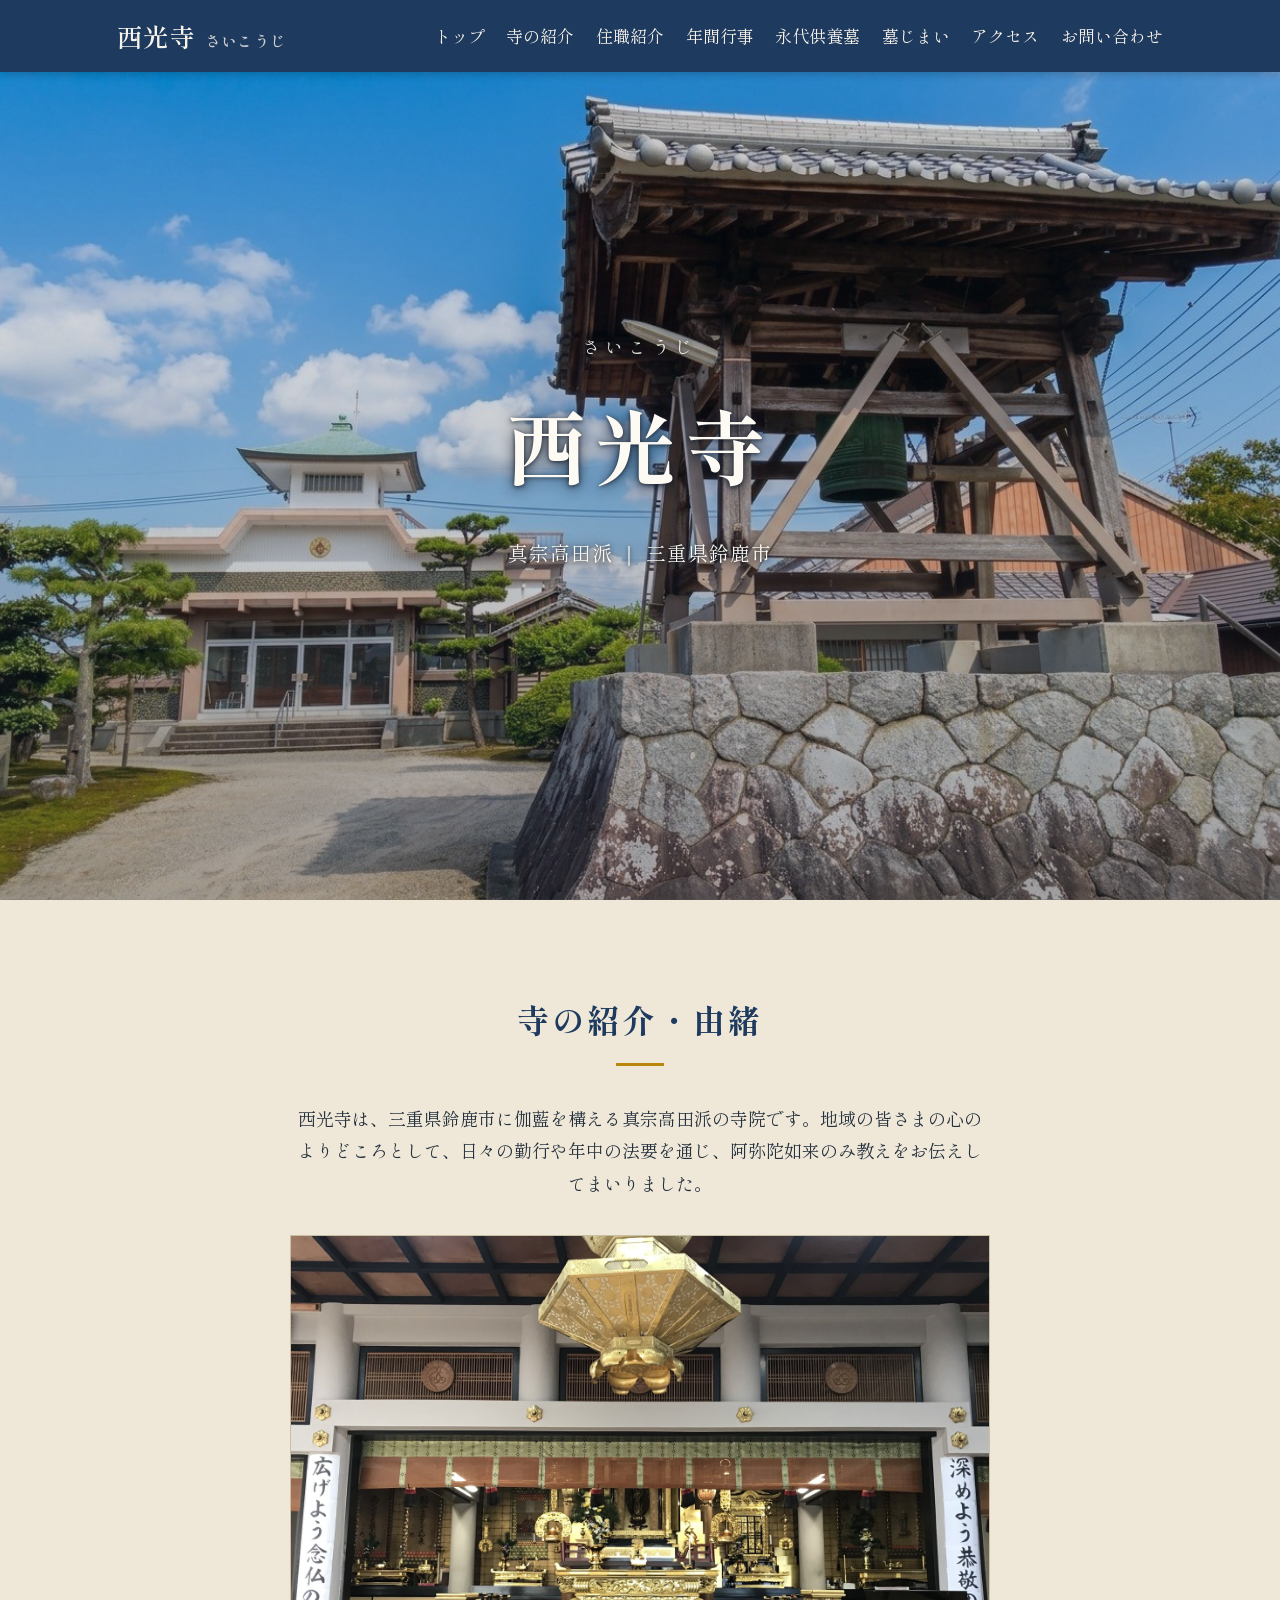
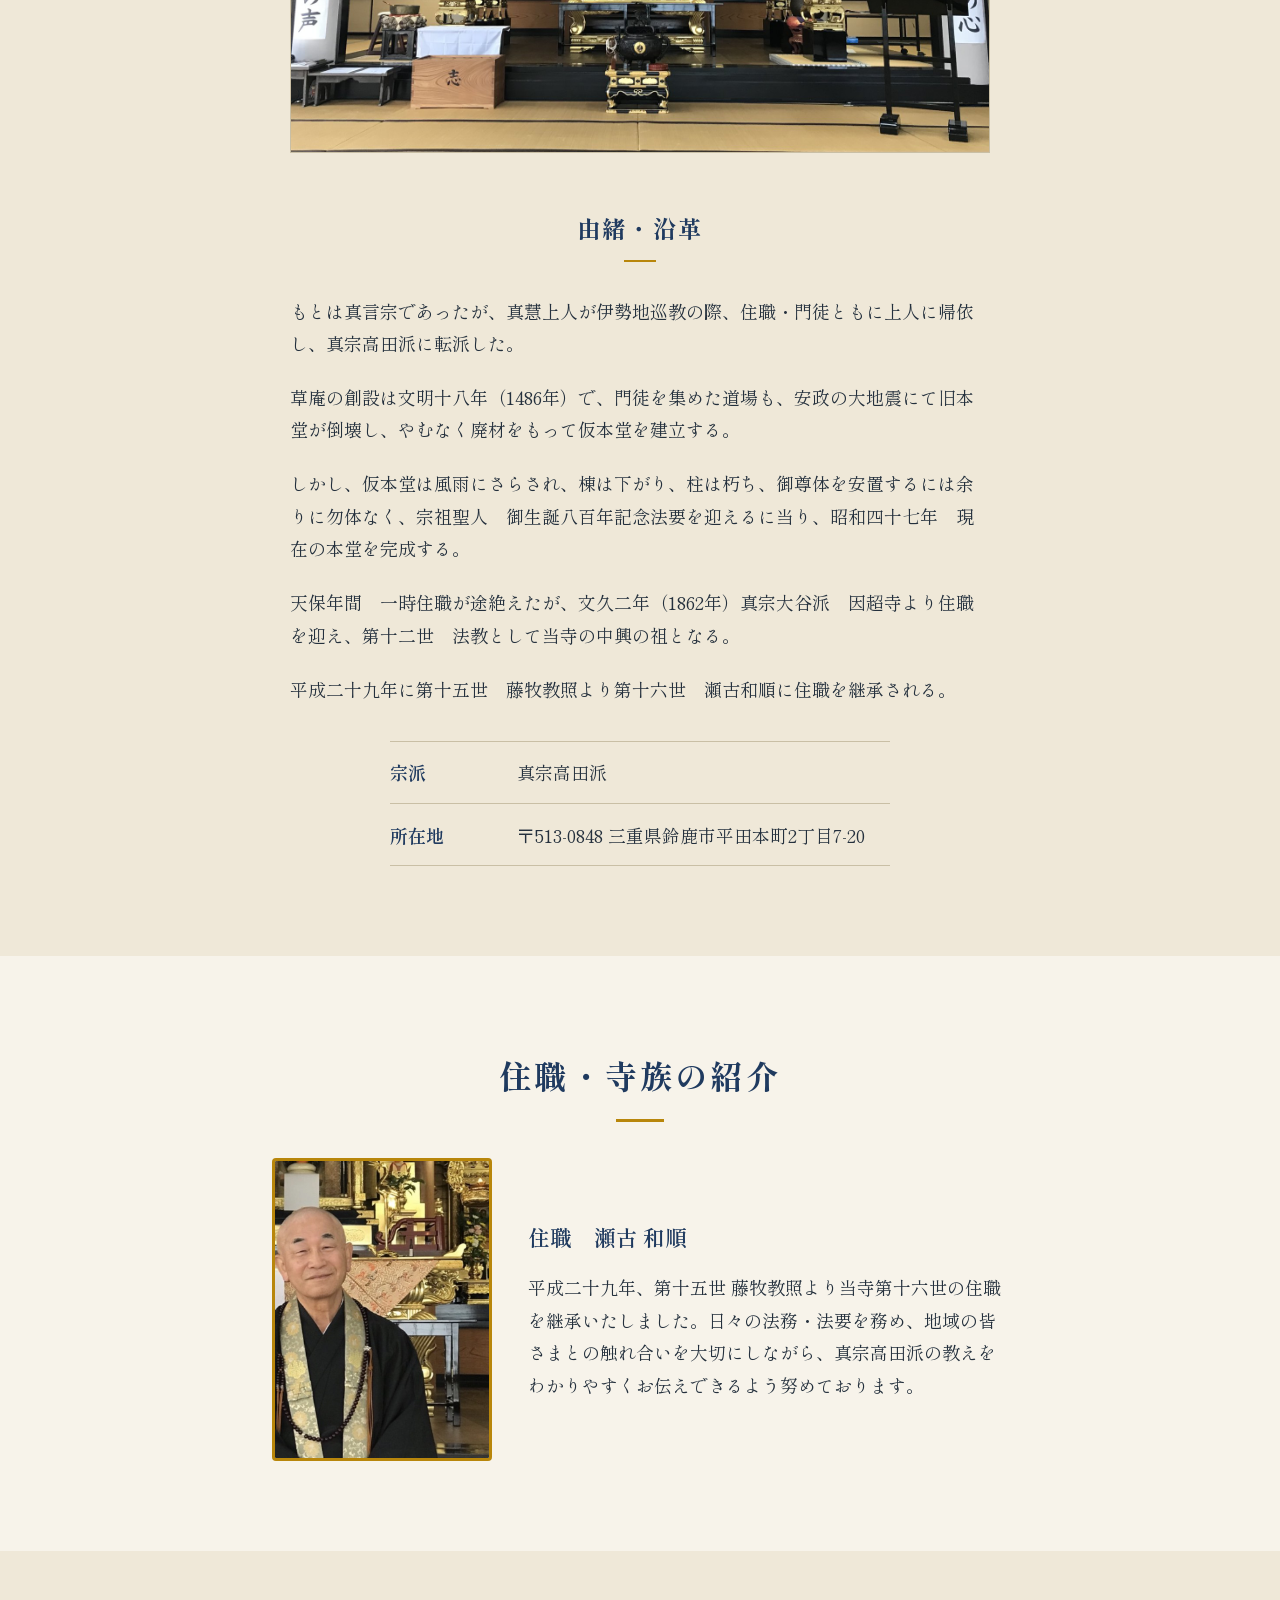
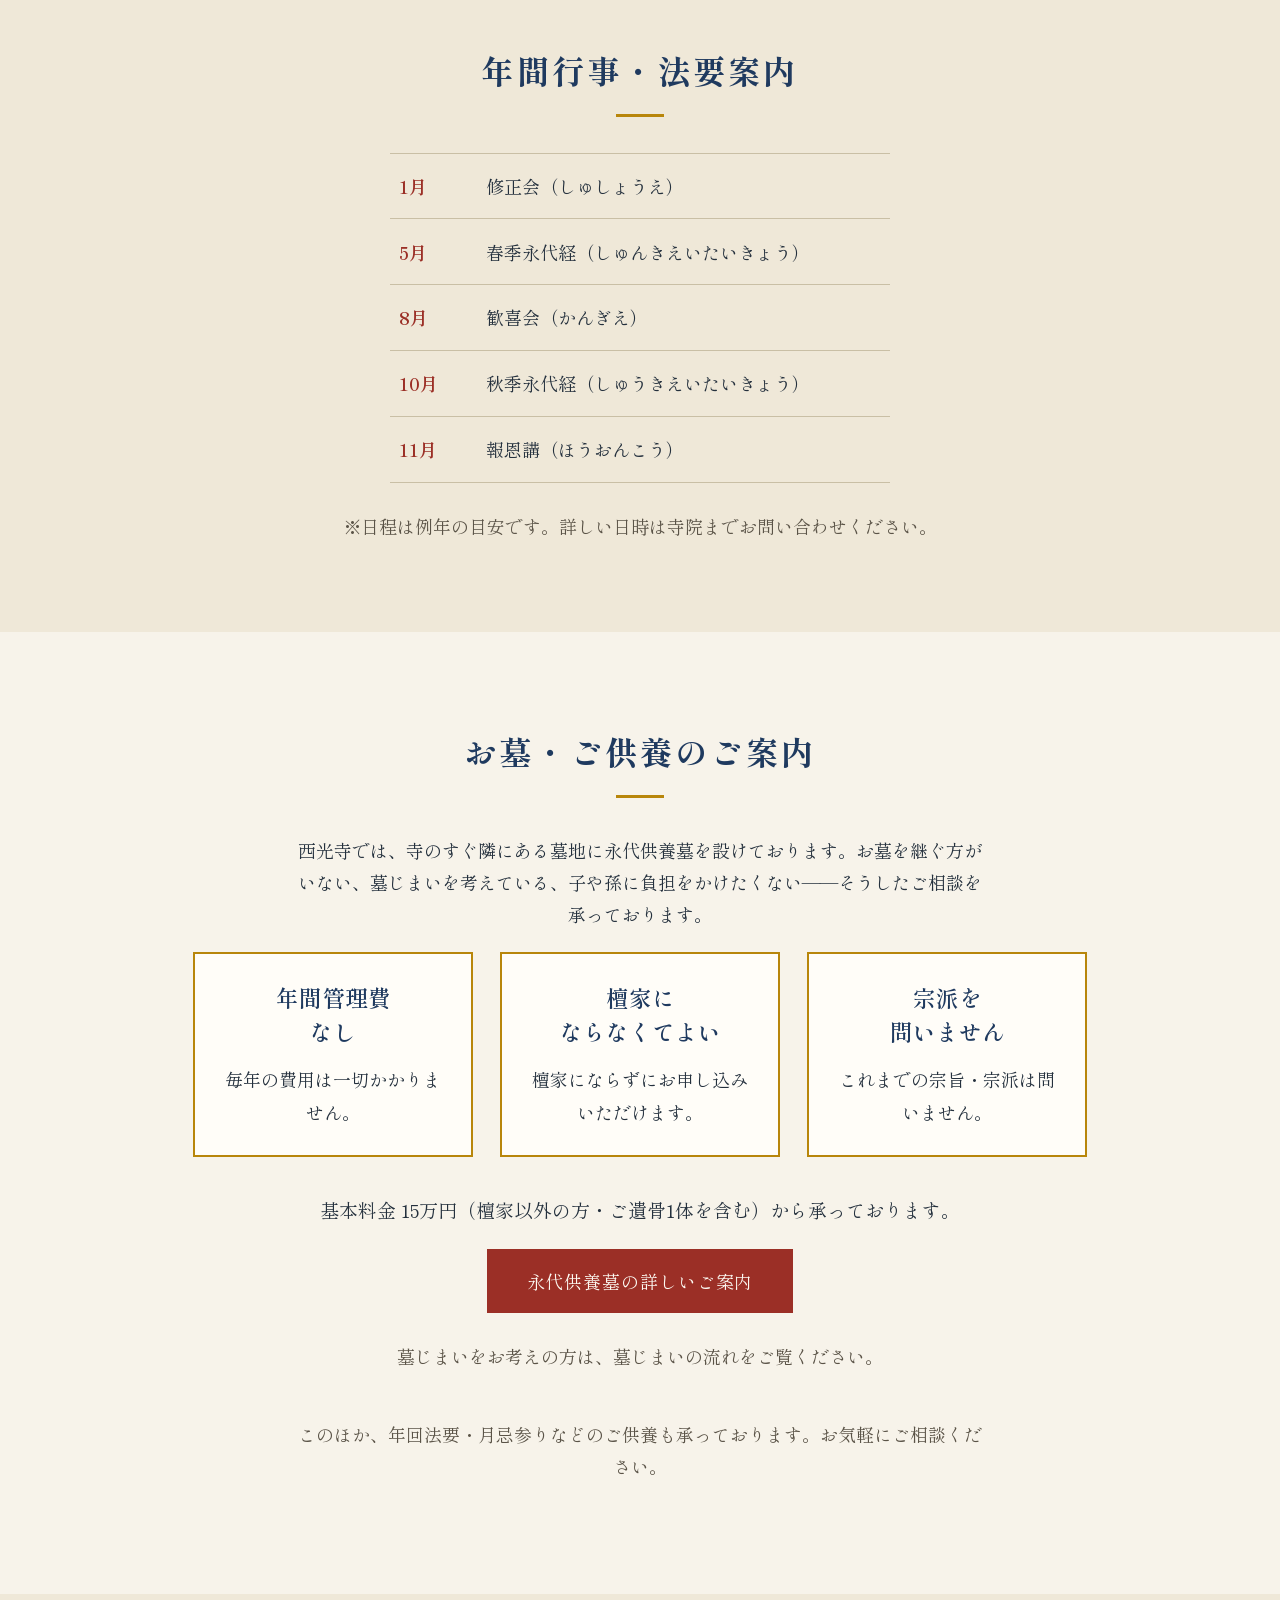
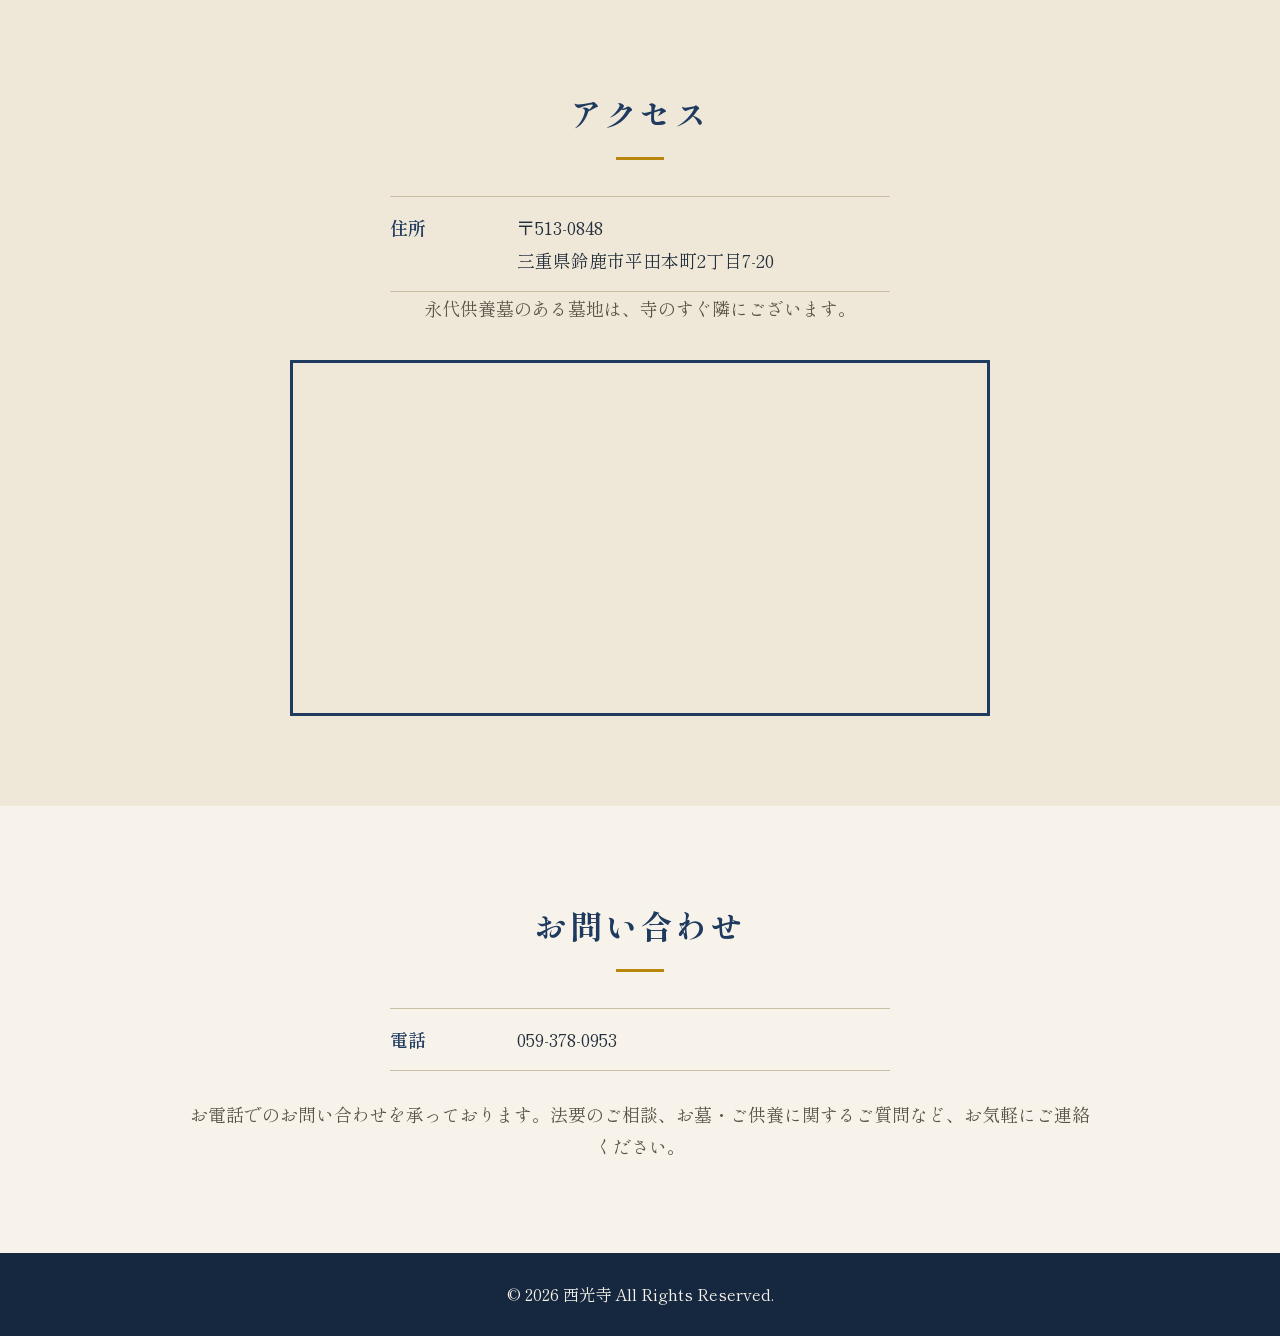
==== commit ba820f6a: "feat: add 墓じまい guide page, nav entry, mid-page CTA, and two how-to docs - hakajimai.html を新規作成（手続きの流" ====
--- a/index.html
+++ b/index.html
@@ -38,6 +38,7 @@
         <li><a href="#priest" class="nav-link">住職紹介</a></li>
         <li><a href="#events" class="nav-link">年間行事</a></li>
         <li><a href="eitaikuyo.html" class="nav-link">永代供養墓</a></li>
+        <li><a href="hakajimai.html" class="nav-link">墓じまい</a></li>
         <li><a href="#access" class="nav-link">アクセス</a></li>
         <li><a href="#contact" class="nav-link">お問い合わせ</a></li>
       </ul>
@@ -147,6 +148,7 @@
     </ul>
     <p class="about-text memorial-price">基本料金 15万円（檀家以外の方・ご遺骨1体を含む）から承っております。</p>
     <p class="cta-wrap"><a href="eitaikuyo.html" class="cta-link">永代供養墓の詳しいご案内</a></p>
+    <p class="about-text about-note need-note">墓じまいをお考えの方は、<a href="hakajimai.html">墓じまいの流れ</a>をご覧ください。</p>
     <p class="about-text about-note memorial-other">このほか、年回法要・月忌参りなどのご供養も承っております。お気軽にご相談ください。</p>
     </div>
   </section>
--- a/css/style.css
+++ b/css/style.css
@@ -84,9 +84,9 @@
   border-bottom-color: var(--color-gold);
 }
 
-/* 文字を大きくしたぶん横並びのナビが収まらなくなるため、
-   980px 以下ではハンバーガーメニューに切り替えます。 */
-@media (max-width: 980px) {
+/* 文字が大きく、ナビが8項目あるため横並びでは収まりません。
+   1100px 以下ではハンバーガーメニューに切り替えます。 */
+@media (max-width: 1100px) {
   .nav-toggle { display: flex; }
   .site-nav {
     position: absolute;
@@ -568,8 +568,33 @@
 .cta-link:focus {
   background-color: #7d251e;
 }
+/* 幅の狭い端末ではボタンの左右余白を詰め、文字が1行に収まるようにします */
+@media (max-width: 400px) {
+  .cta-link {
+    padding-left: 1.3rem;
+    padding-right: 1.3rem;
+  }
+}
 .memorial-other {
   margin-top: 2.5rem;
+}
+/* 費用表の直後に置く問い合わせ導線。
+   最下部まで読まなくても連絡先にたどり着けるようにするためのものです */
+.cta-mid {
+  margin-top: 2.5rem;
+}
+.cta-tel {
+  text-align: center;
+  margin-top: 1rem;
+}
+.cta-tel a {
+  color: var(--color-vermillion);
+  font-weight: 600;
+  /* 電話番号が途中で改行されると読み違えのもとになるため折り返しを禁止します */
+  white-space: nowrap;
+}
+.need-note {
+  margin-top: 1.5rem;
 }
 
 @media (max-width: 860px) {
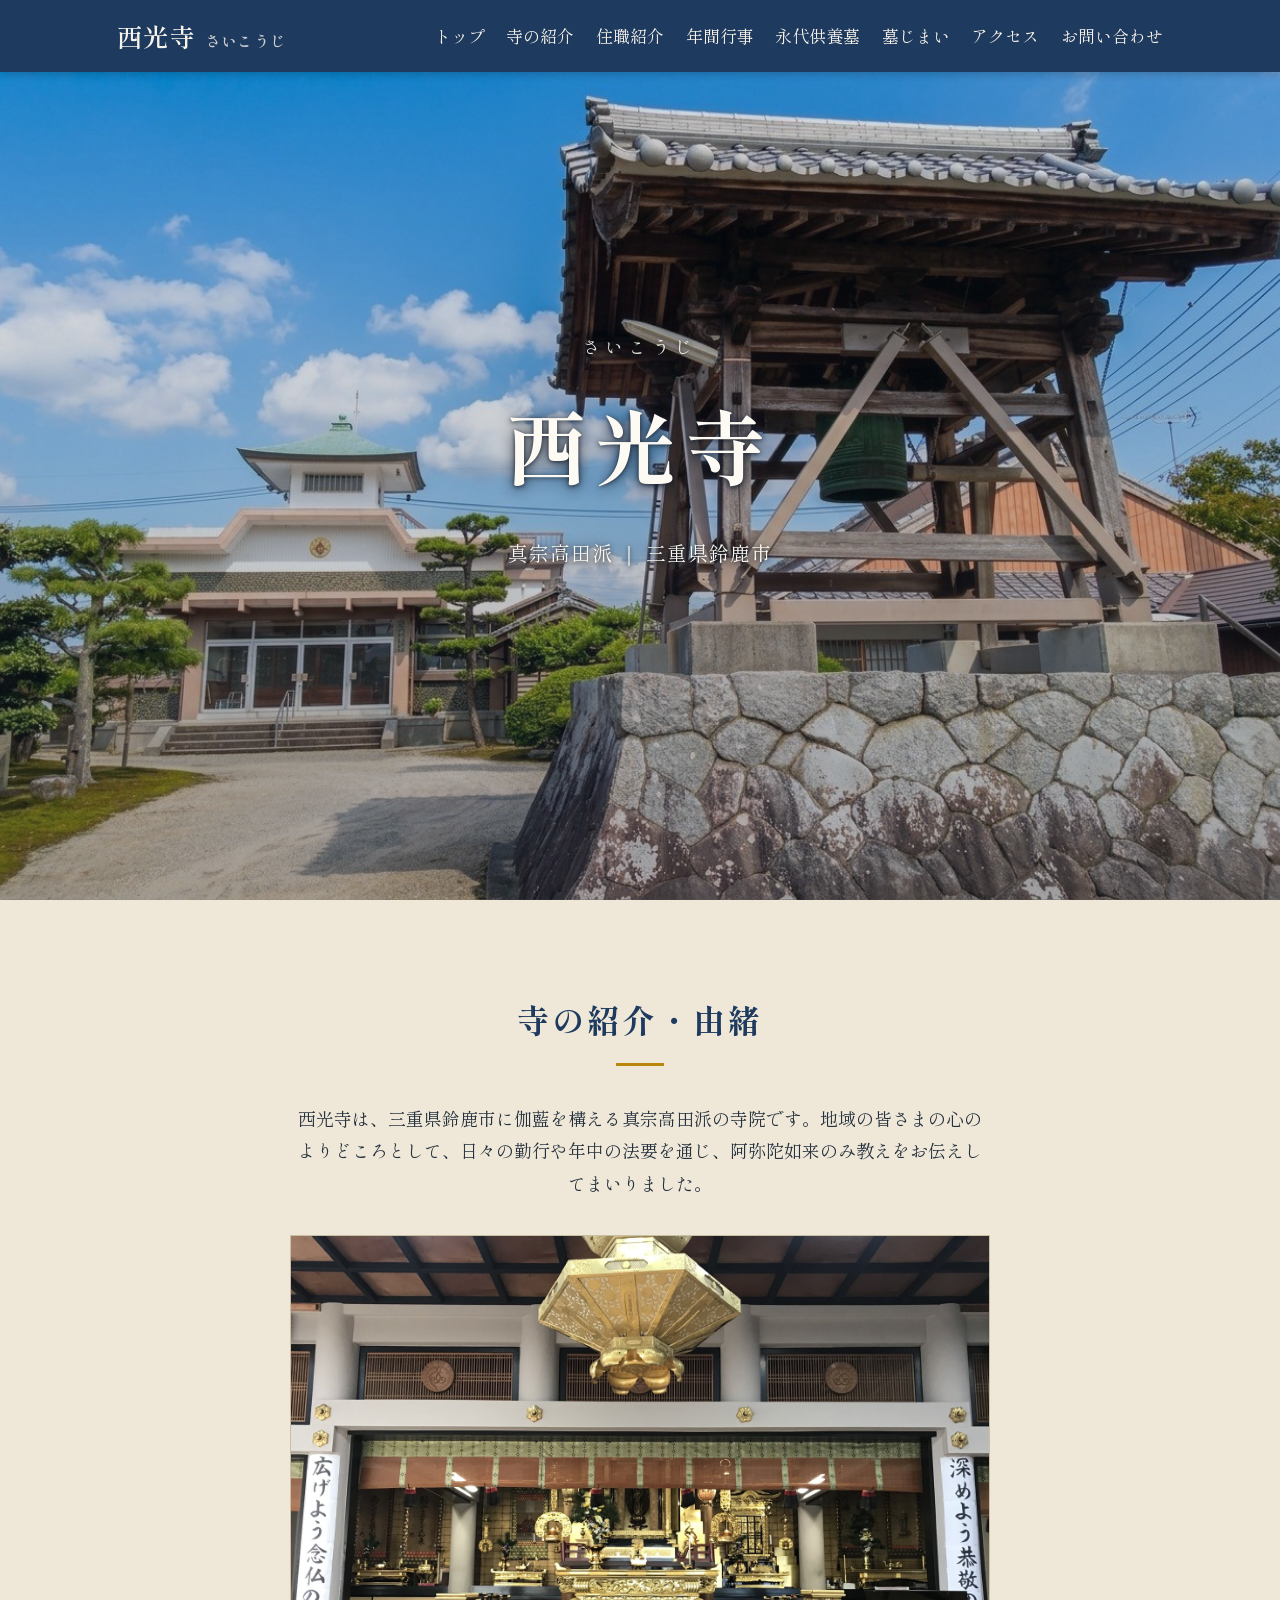
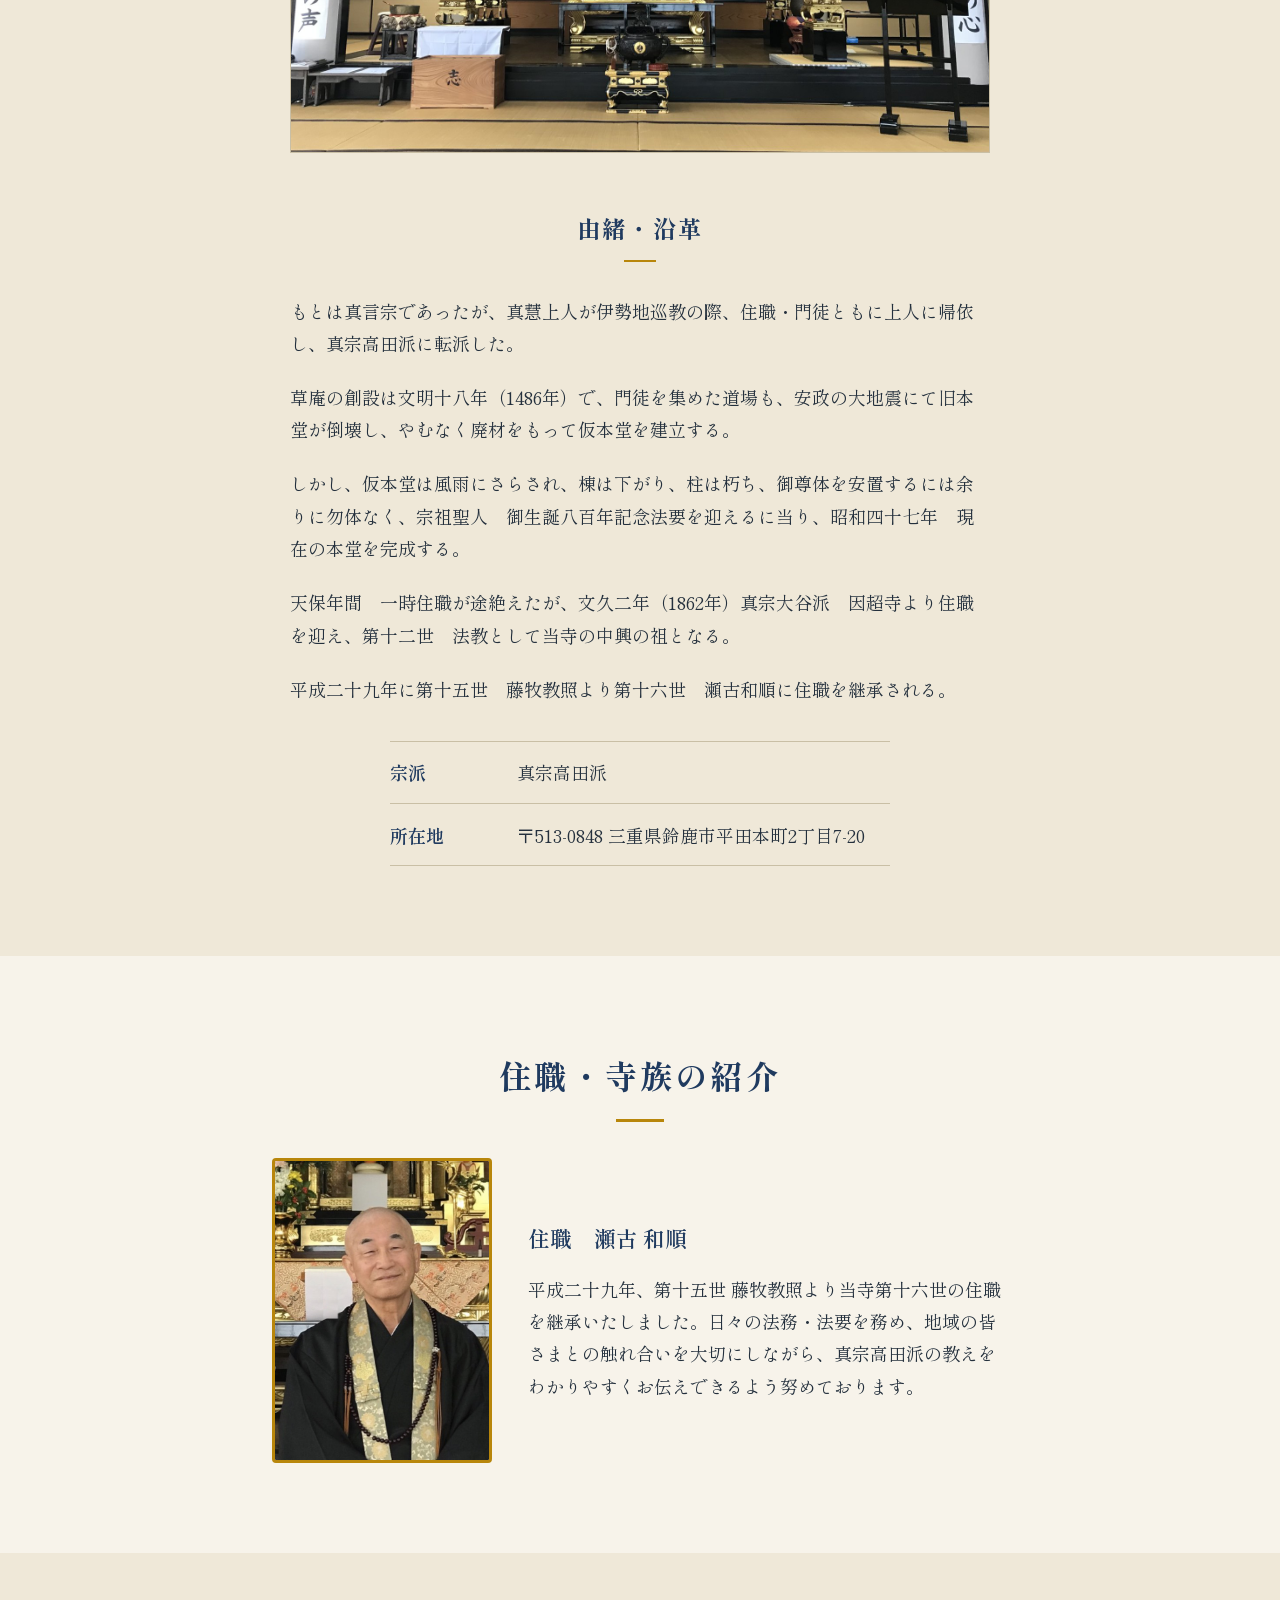
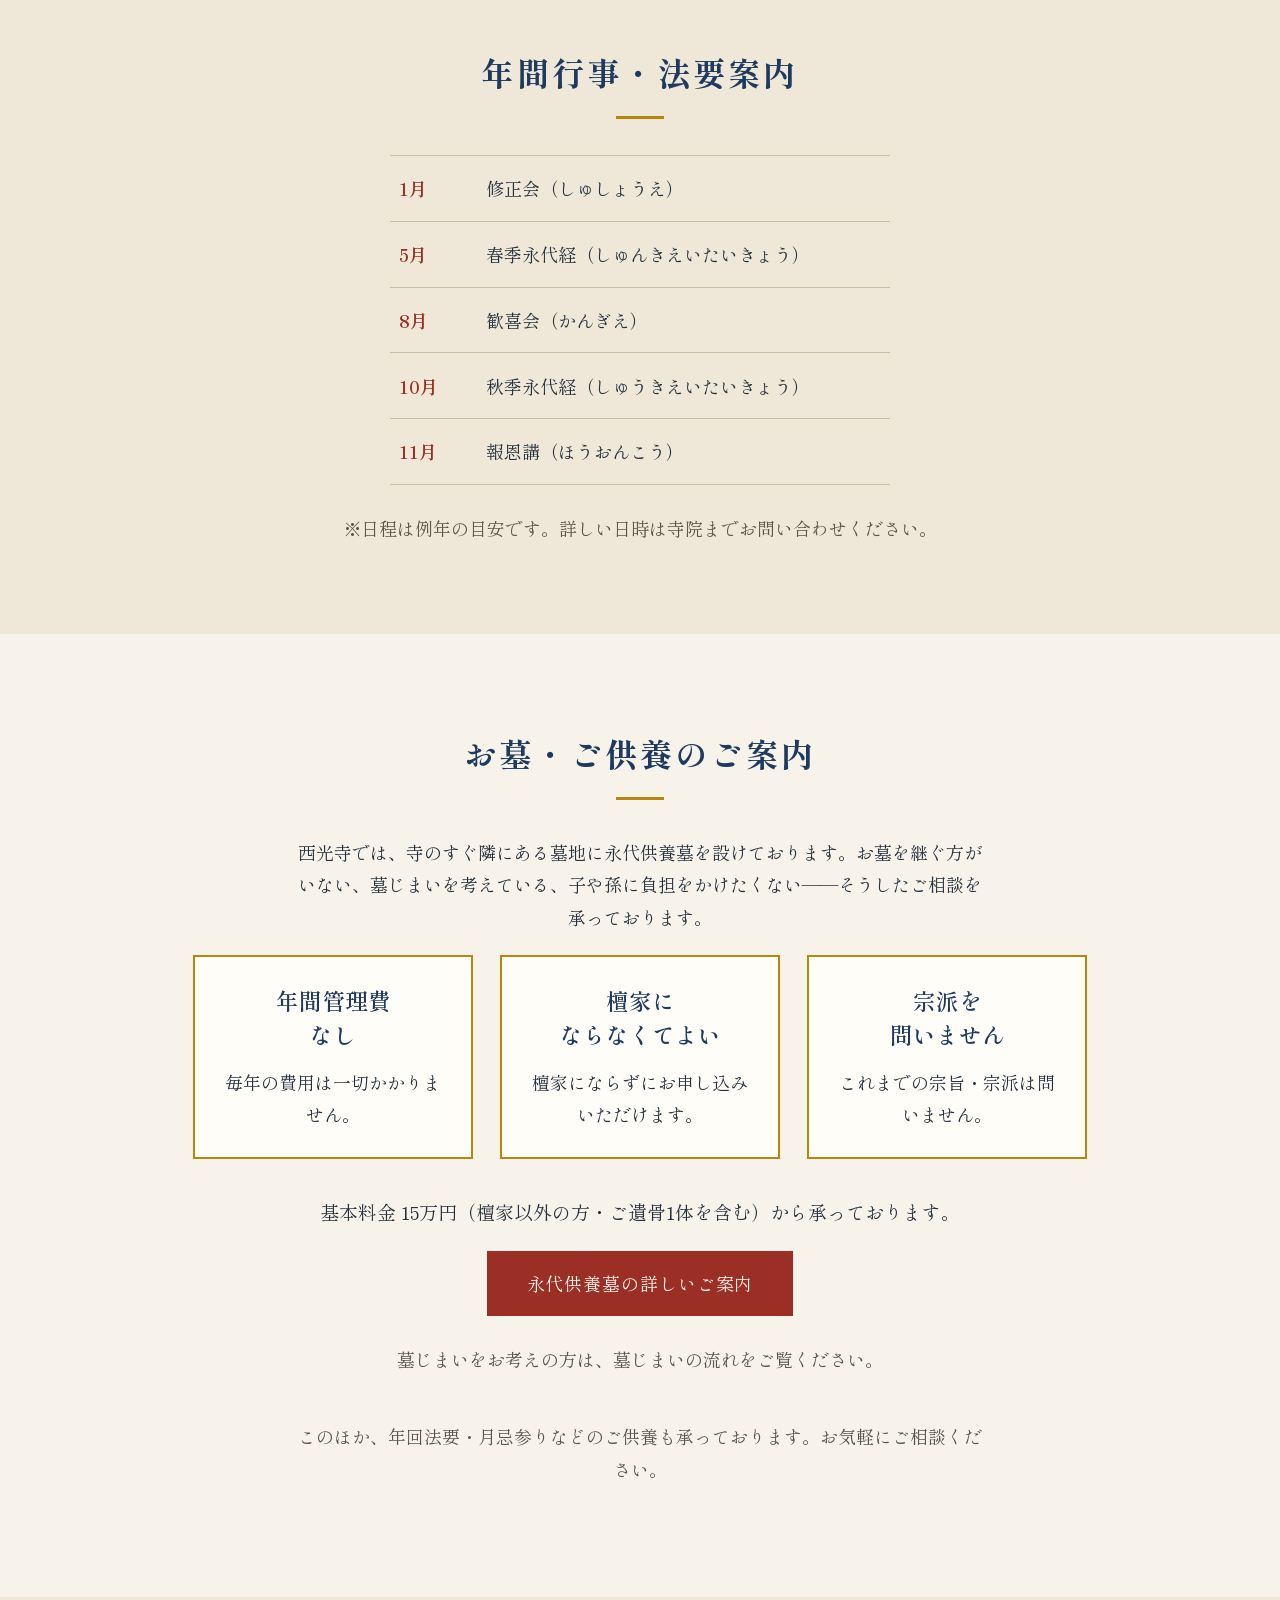
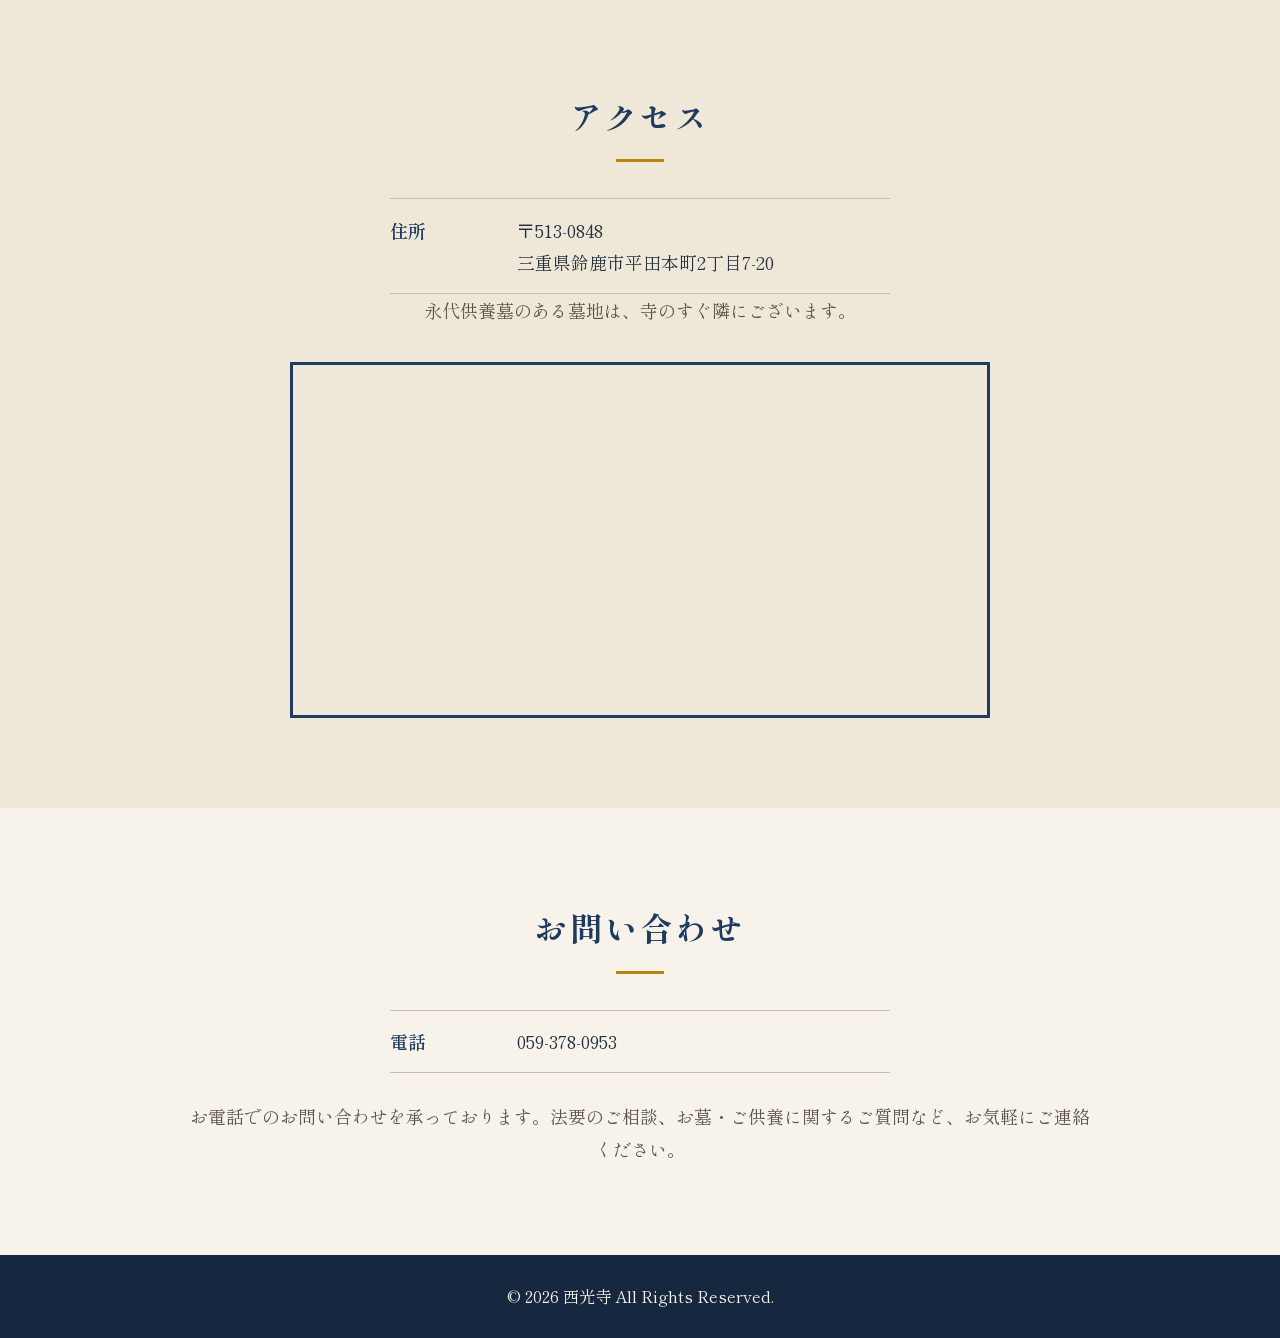
==== commit 20129b14: "design: recenter the priest portrait 御供の紙に書かれたお名前を、同じ紙の無地部分で置き換えたうえで、 人物が中央にくるよう切り直し（645x895 -> 640x" ====
--- a/index.html
+++ b/index.html
@@ -98,7 +98,7 @@
     <div class="section-inner">
     <h2 class="section-title">住職・寺族の紹介</h2>
     <div class="priest-card">
-      <img src="images/juushoku.jpg" alt="西光寺 住職 瀬古和順" class="priest-photo" width="645" height="895" loading="lazy">
+      <img src="images/juushoku.jpg" alt="西光寺 住職 瀬古和順" class="priest-photo" width="640" height="895" loading="lazy">
       <div class="priest-info">
         <p class="priest-name">住職　瀬古 和順</p>
         <p class="priest-bio">
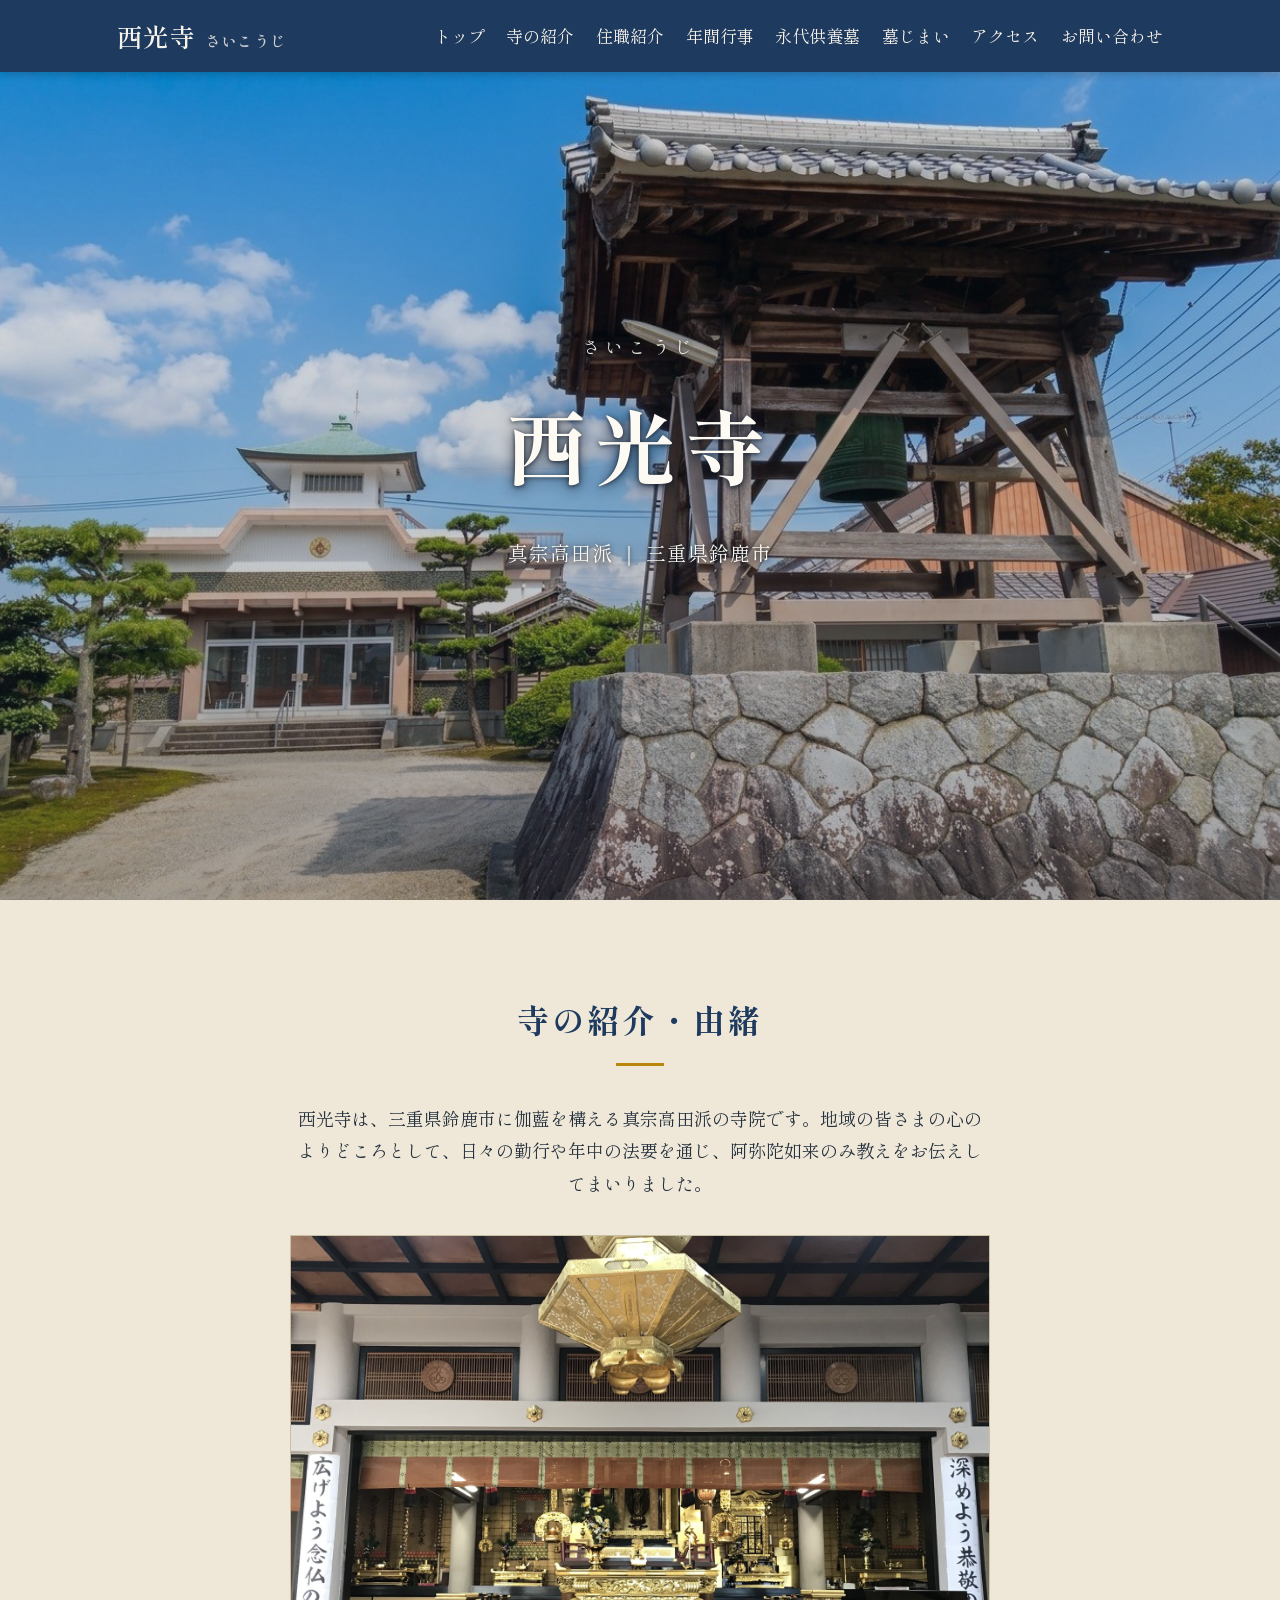
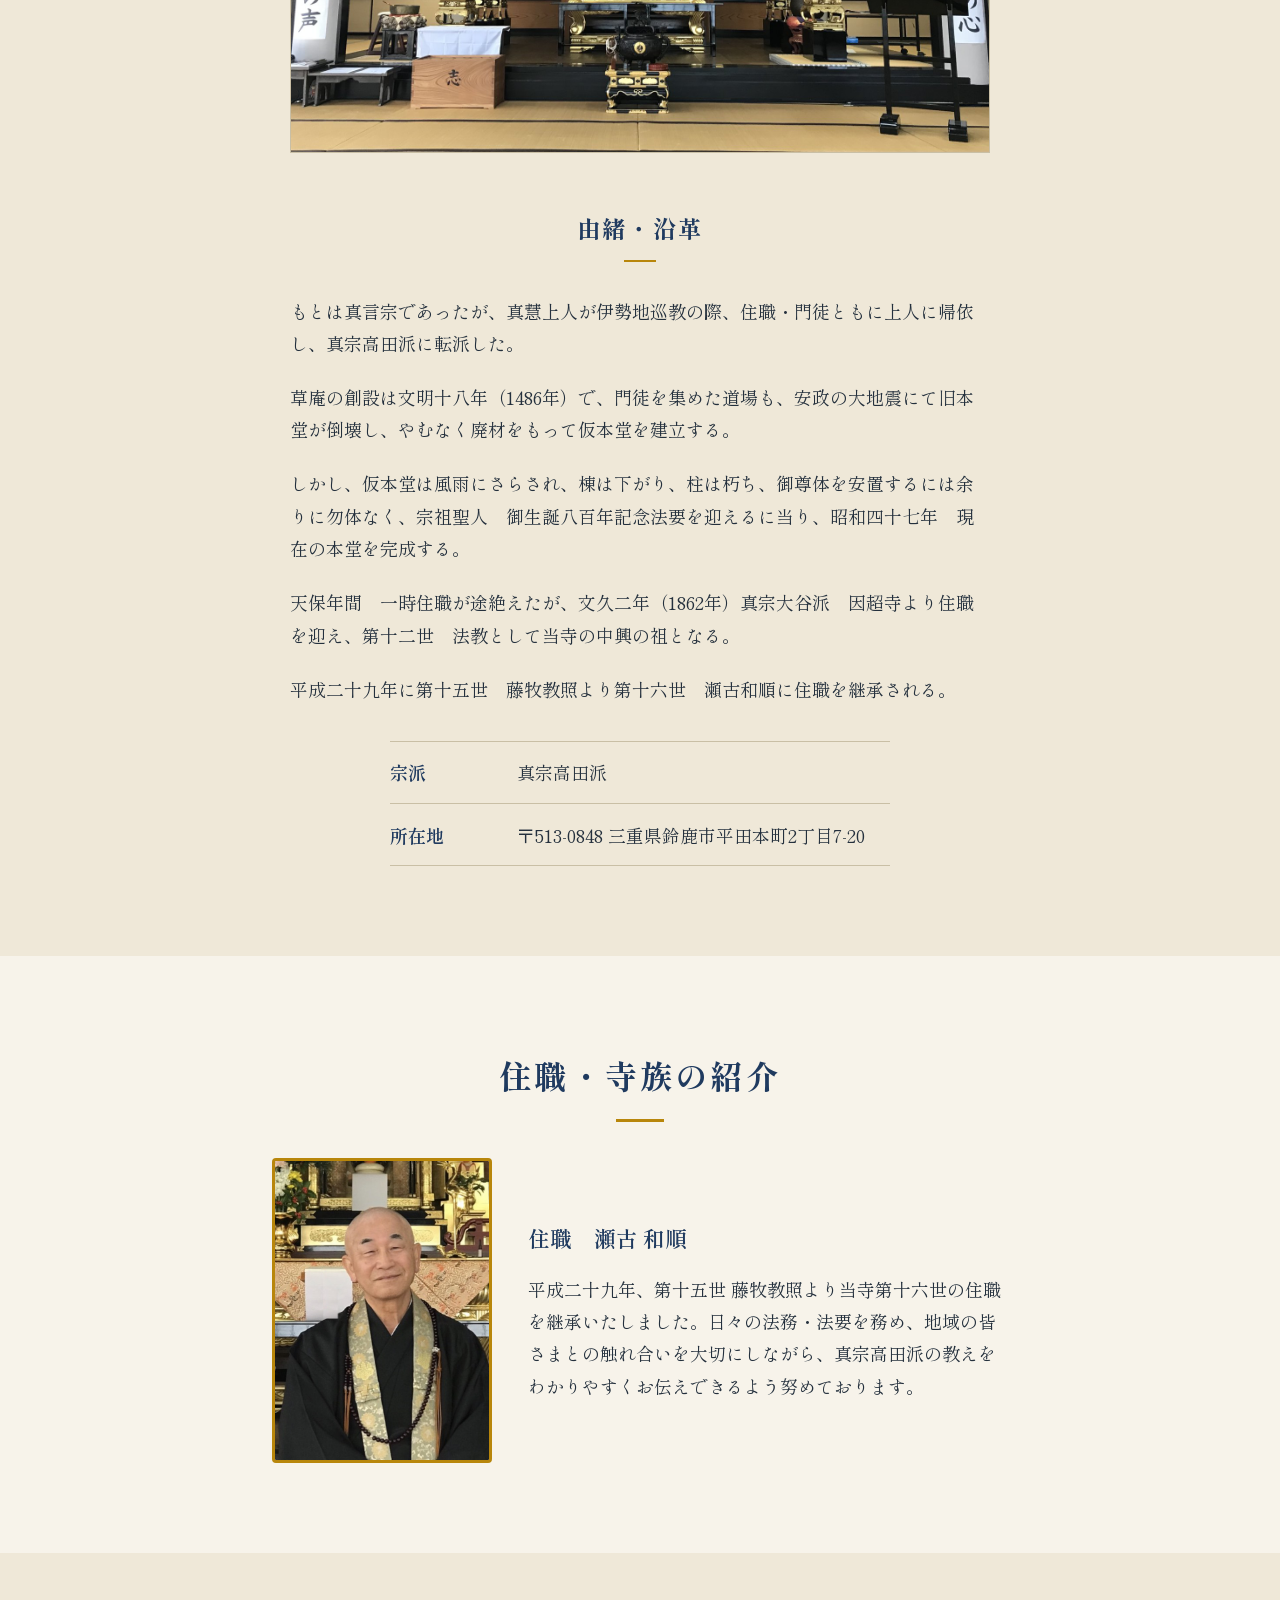
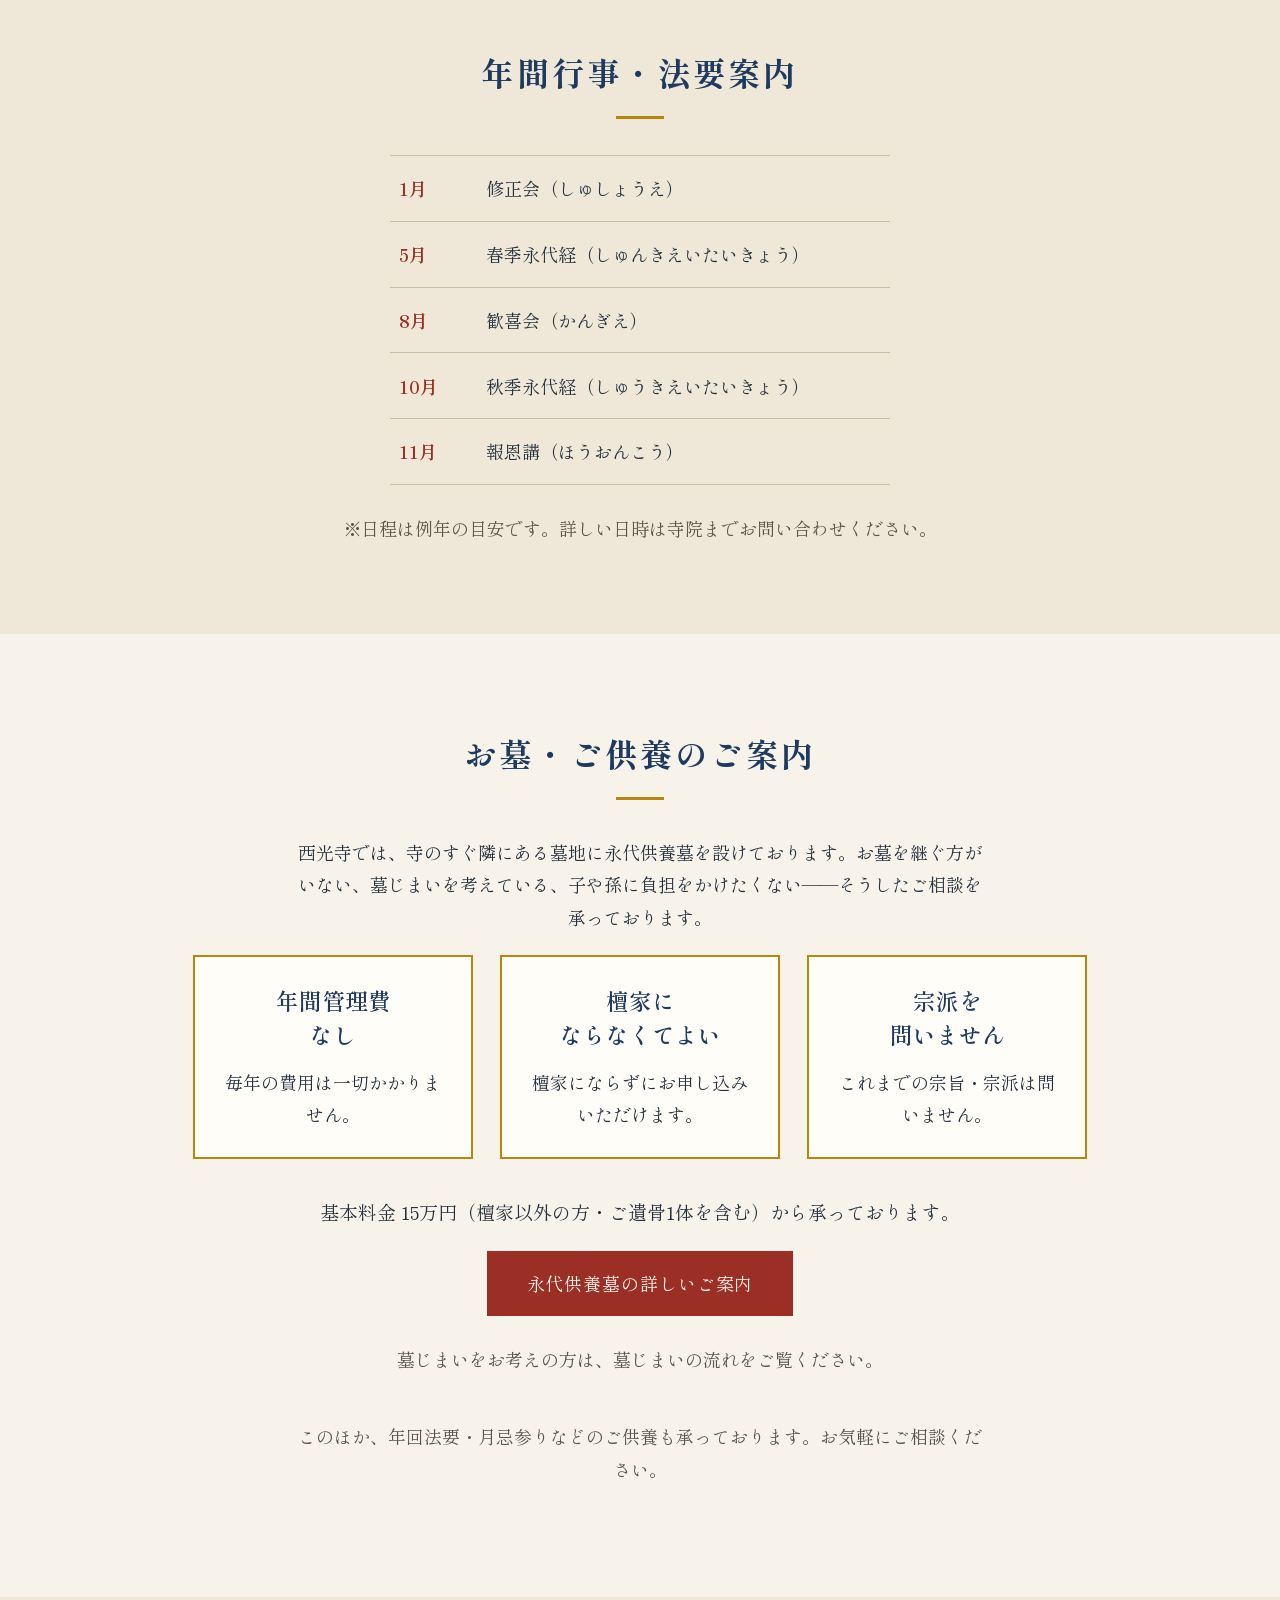
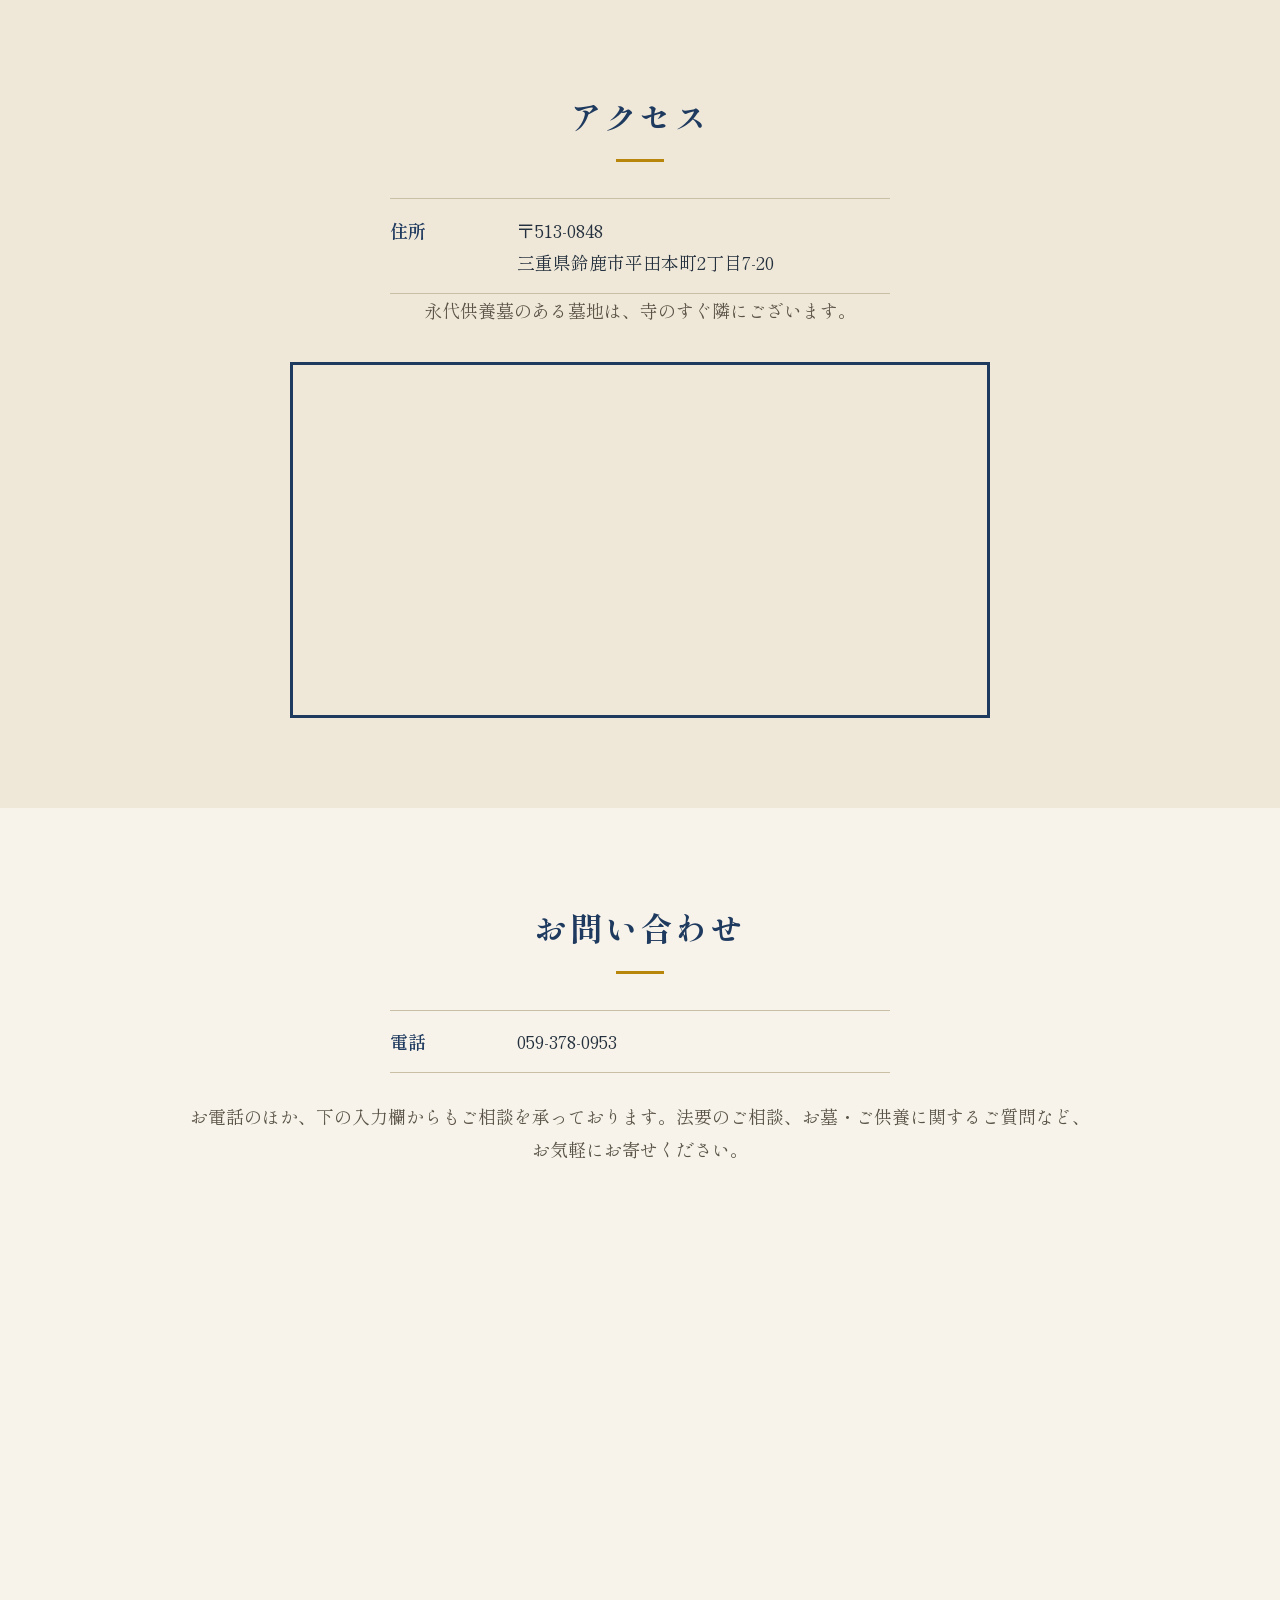
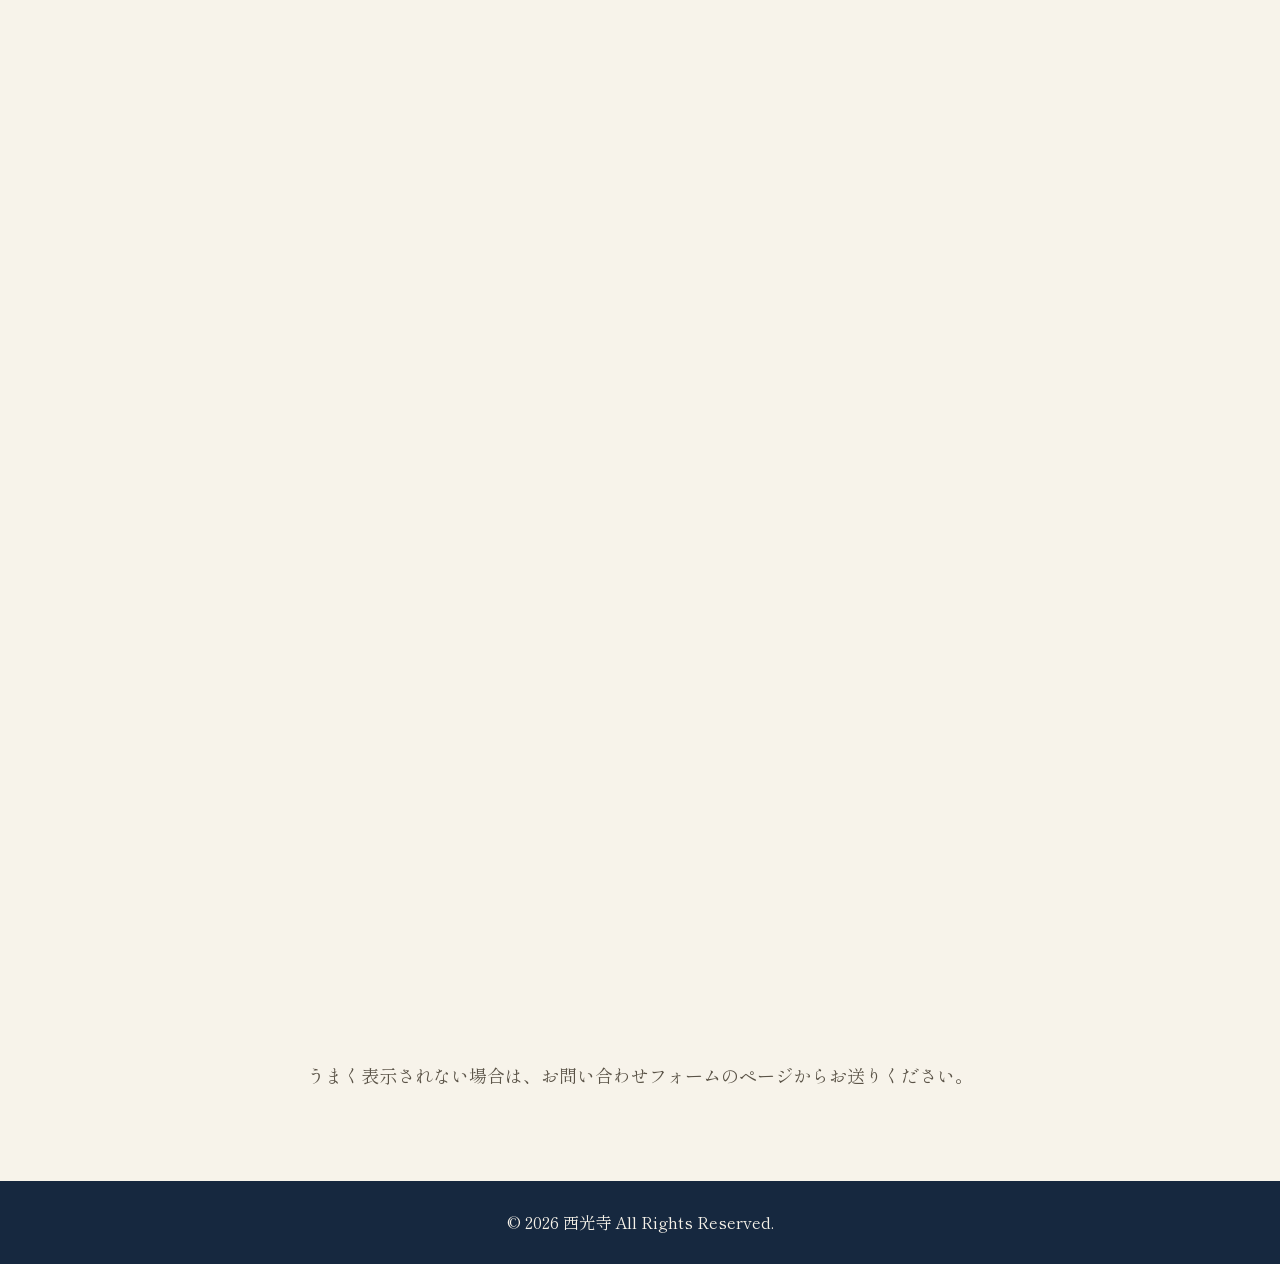
==== commit f0a64c4d: "feat: embed the Google contact form on all three pages - 3ページのお問い合わせ欄に Googleフォームを iframe で埋め込み - 表示" ====
--- a/index.html
+++ b/index.html
@@ -184,7 +184,11 @@
         <dd><a href="tel:059-378-0953">059-378-0953</a></dd>
       </div>
     </dl>
-    <p class="about-note contact-note">お電話でのお問い合わせを承っております。法要のご相談、お墓・ご供養に関するご質問など、お気軽にご連絡ください。</p>
+    <p class="about-note contact-note">お電話のほか、下の入力欄からもご相談を承っております。法要のご相談、お墓・ご供養に関するご質問など、お気軽にお寄せください。</p>
+    <div class="form-embed">
+      <iframe src="https://docs.google.com/forms/d/e/1FAIpQLSdfXz29sq_CMB3nJsl2j_Km3CRPtvDnB8a_JDdgJTH4oqpvHg/viewform?embedded=true" title="西光寺 お問い合わせフォーム" loading="lazy">読み込んでいます…</iframe>
+    </div>
+    <p class="about-note form-fallback">うまく表示されない場合は、<a href="https://docs.google.com/forms/d/e/1FAIpQLSdfXz29sq_CMB3nJsl2j_Km3CRPtvDnB8a_JDdgJTH4oqpvHg/viewform" target="_blank" rel="noopener">お問い合わせフォームのページ</a>からお送りください。</p>
     </div>
   </section>
 </main>
--- a/css/style.css
+++ b/css/style.css
@@ -597,6 +597,31 @@
   margin-top: 1.5rem;
 }
 
+/* お問い合わせフォーム（Googleフォームの埋め込み）
+   フォームの中身を差し替えたいときは、Googleフォーム側を編集してください。
+   このページ側の書き換えは不要です。 */
+.form-embed {
+  max-width: 700px;
+  margin: 2rem auto 0;
+}
+/* 高さは実測値です。足りないと送信ボタンが隠れてしまうため、
+   質問を増やしたときは実際に表示して確認してください。
+   （実測：幅700pxで約1400px、幅360pxで約1540px、幅290pxで約1570px） */
+.form-embed iframe {
+  display: block;
+  width: 100%;
+  height: 1440px;
+  border: 0;
+}
+@media (max-width: 600px) {
+  .form-embed iframe { height: 1600px; }
+}
+.form-fallback {
+  max-width: 700px;
+  margin: 1rem auto 0;
+  text-align: center;
+}
+
 @media (max-width: 860px) {
   .assurance-item {
     flex-basis: 100%;
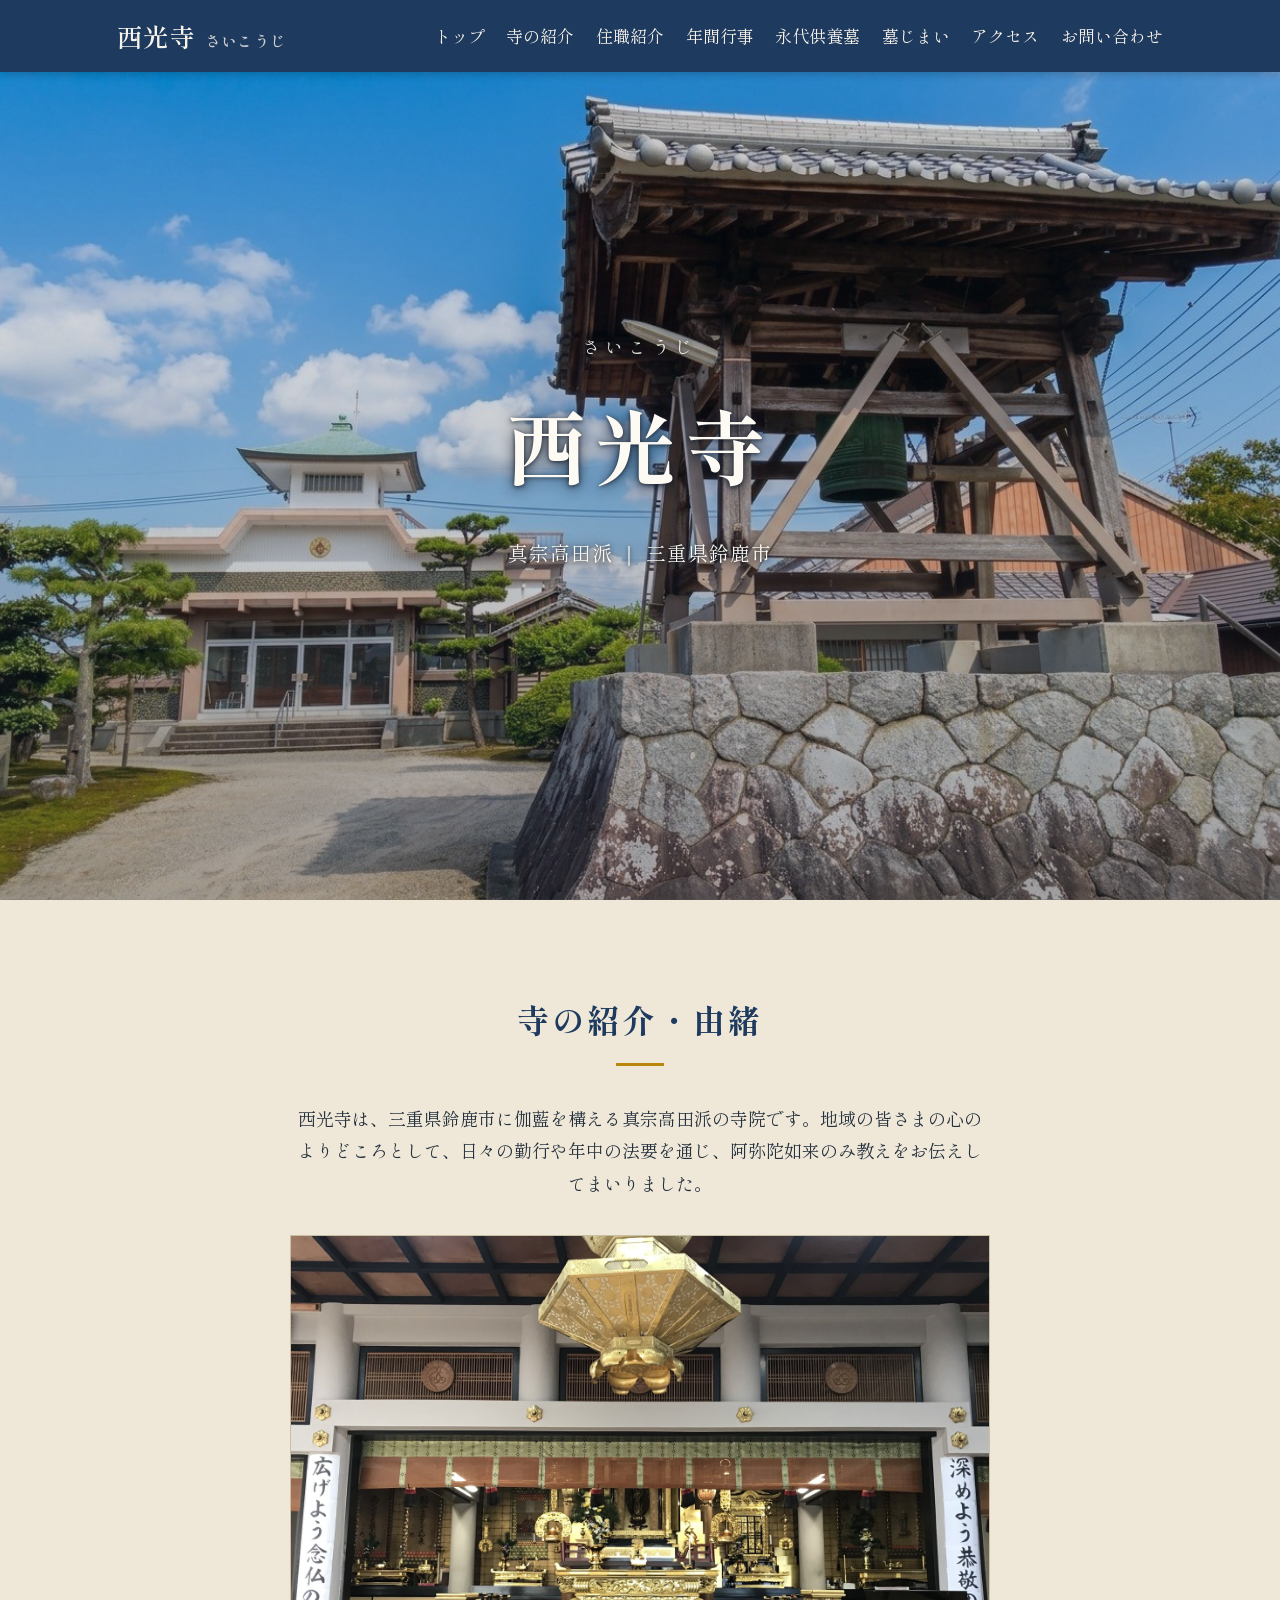
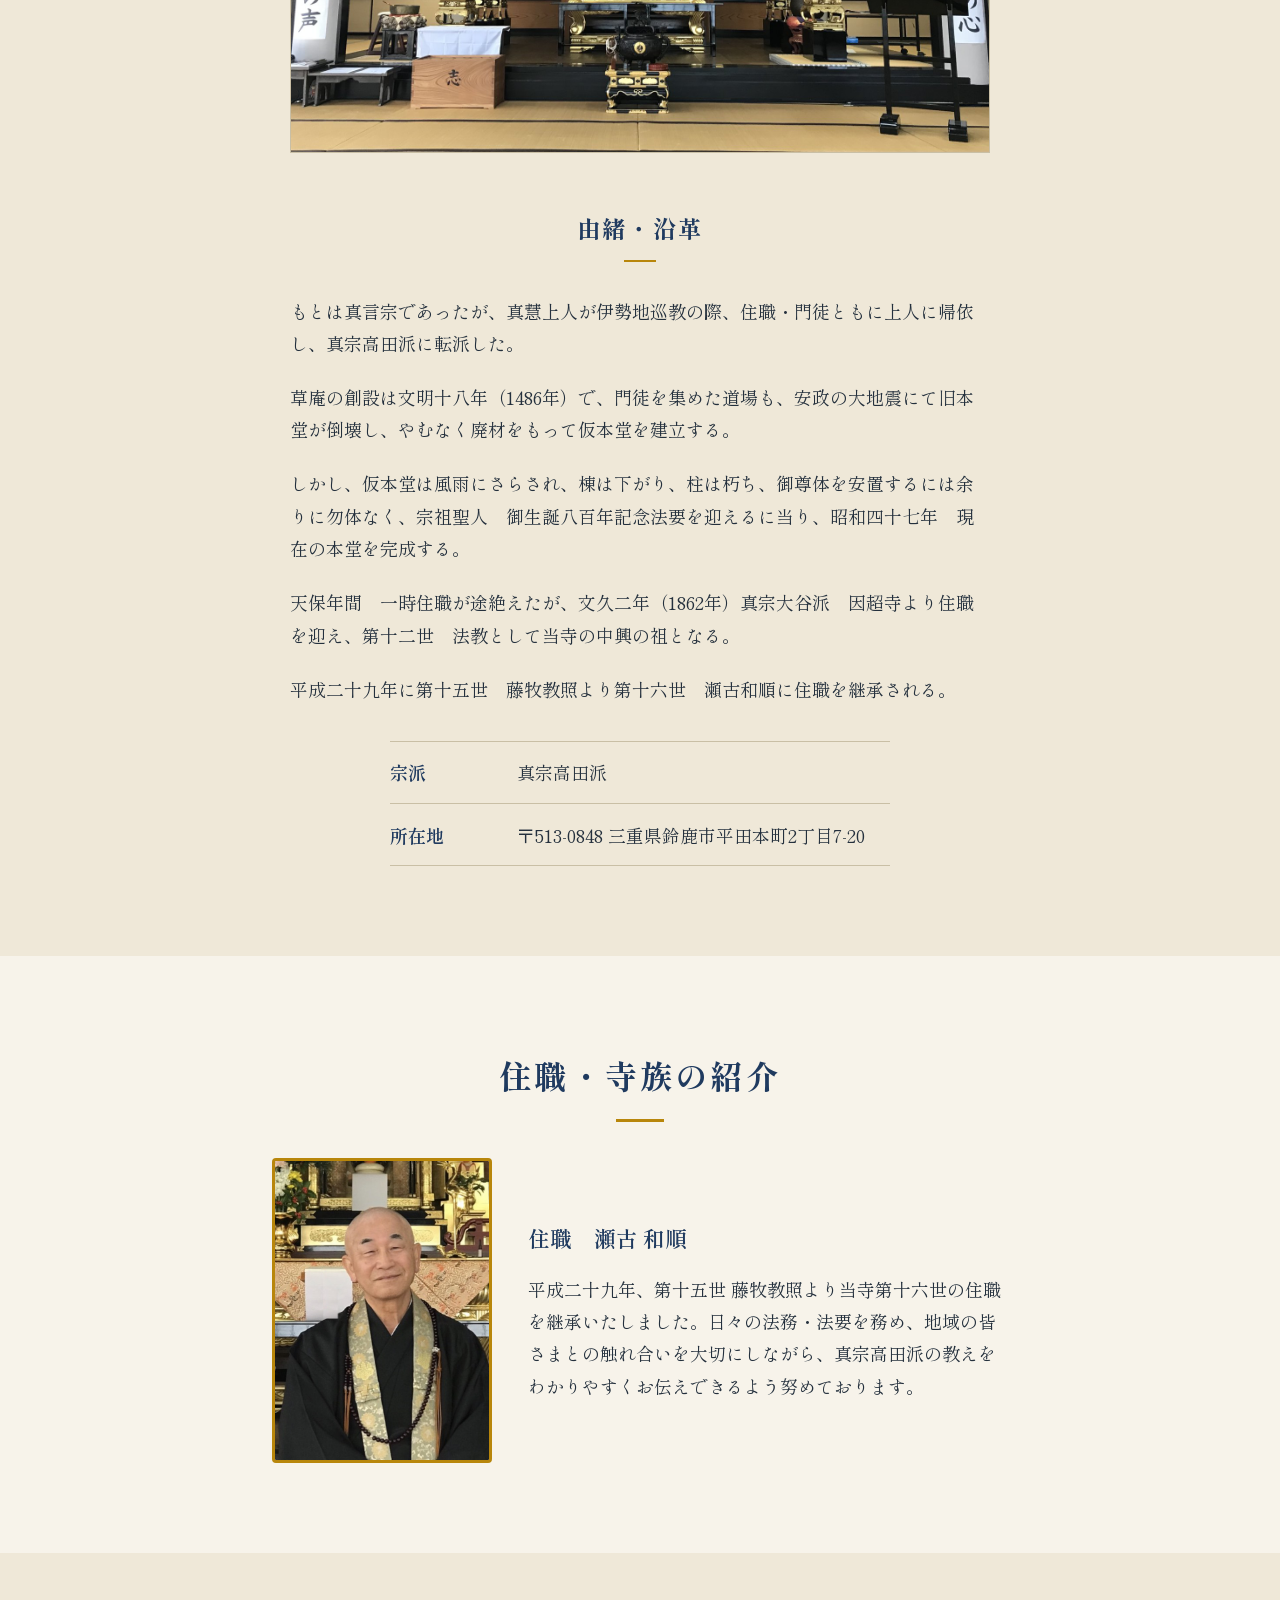
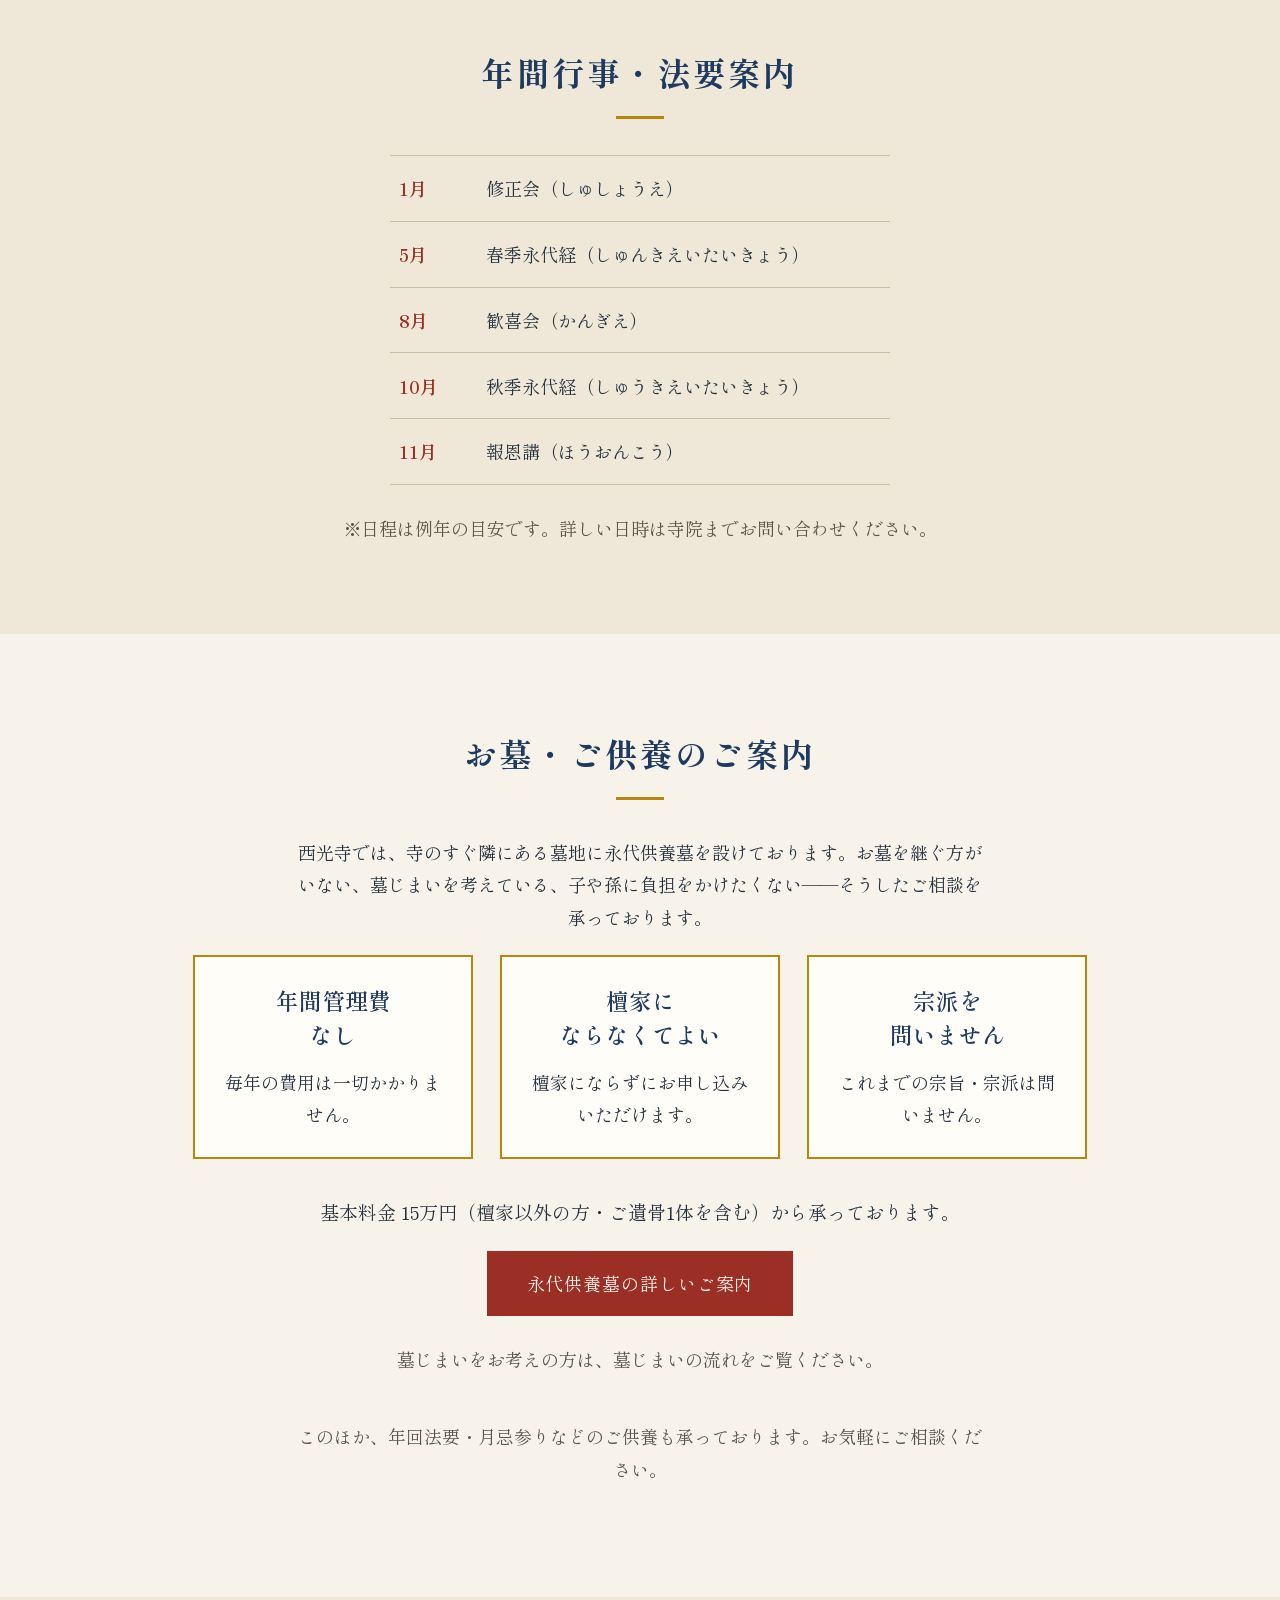
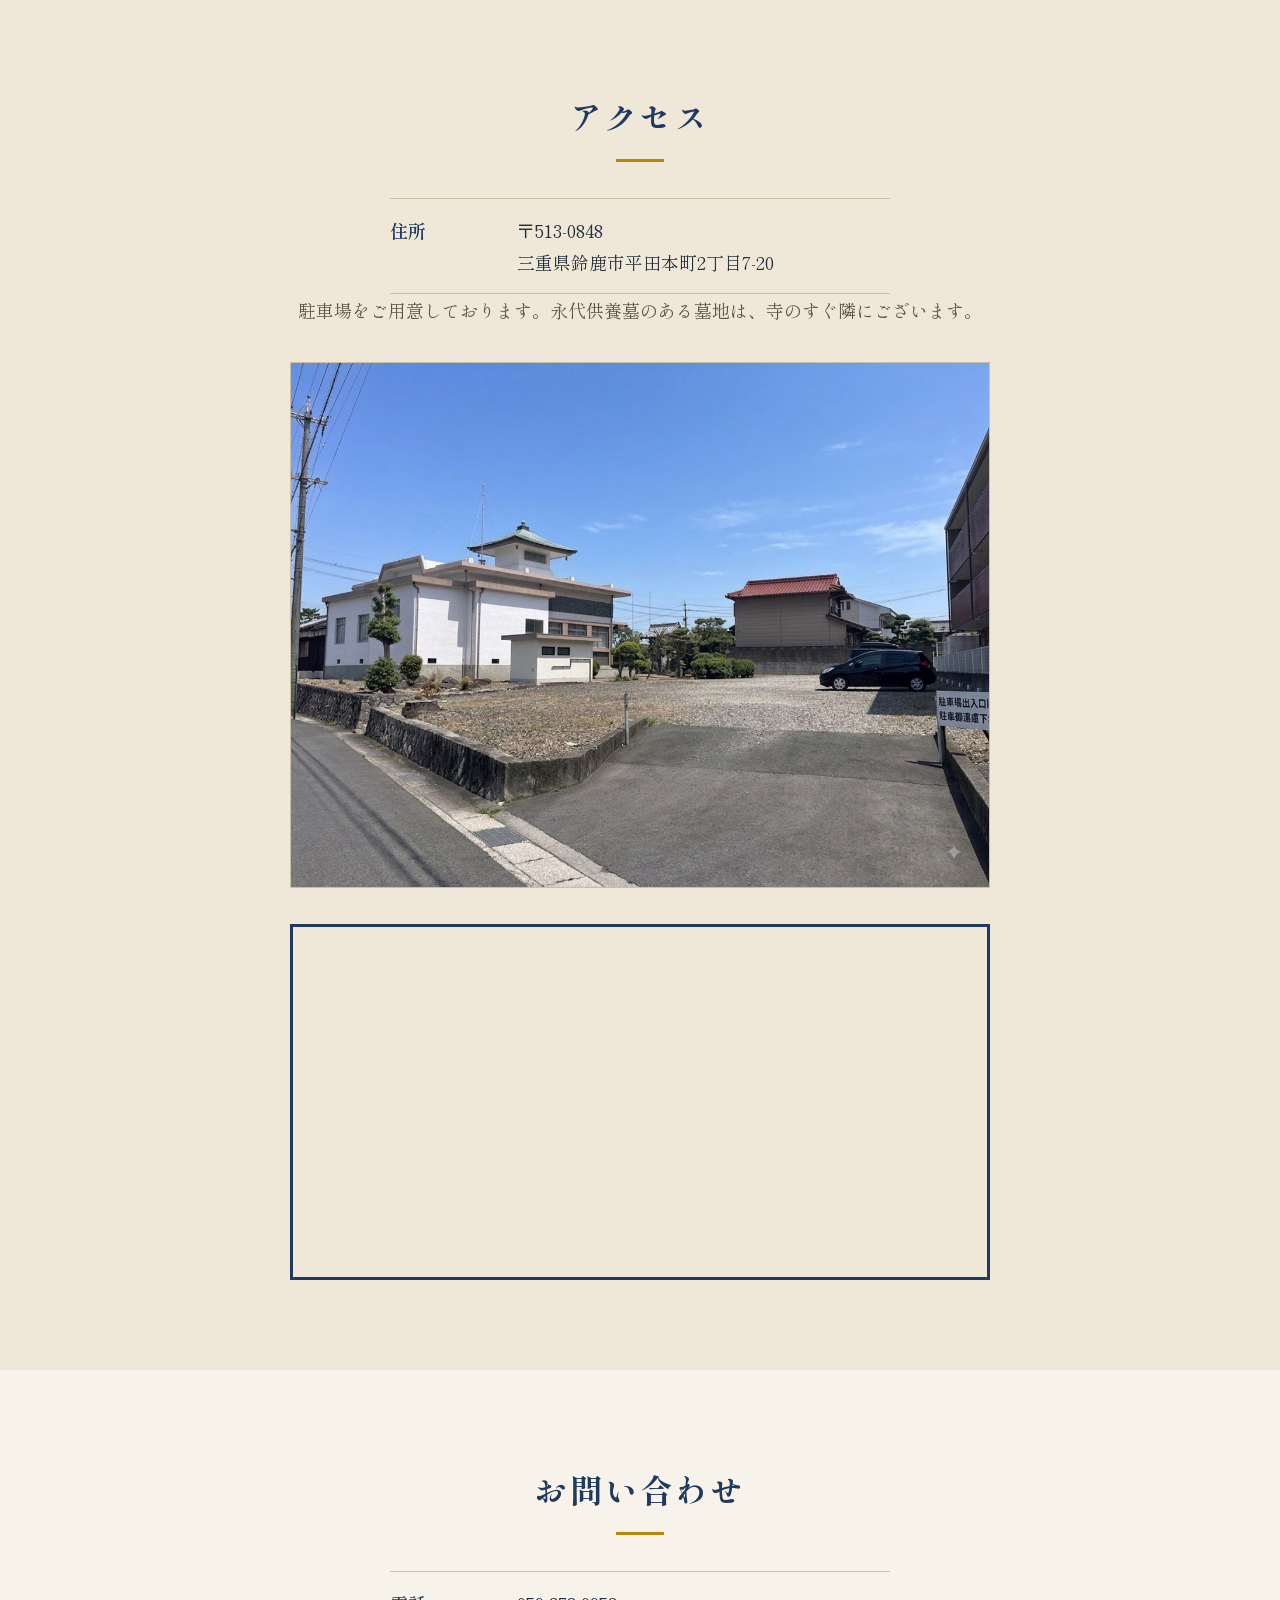
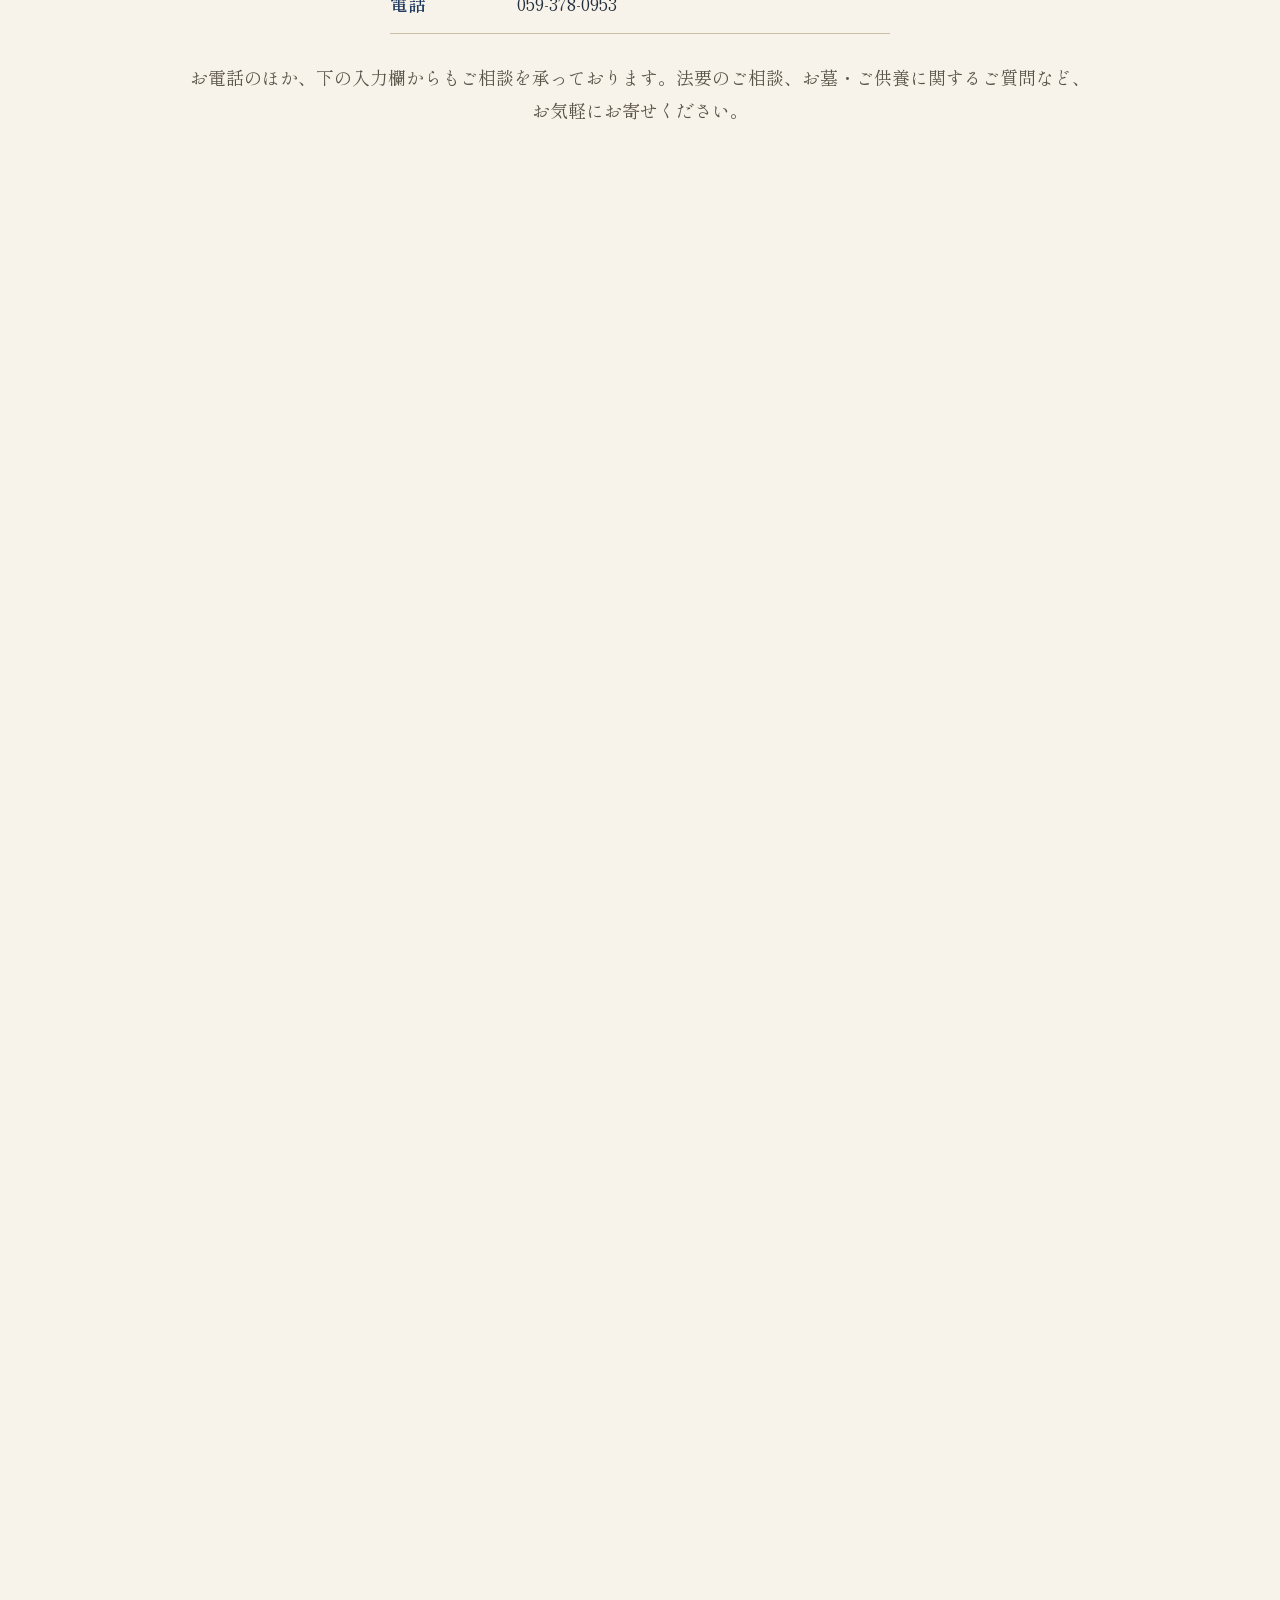
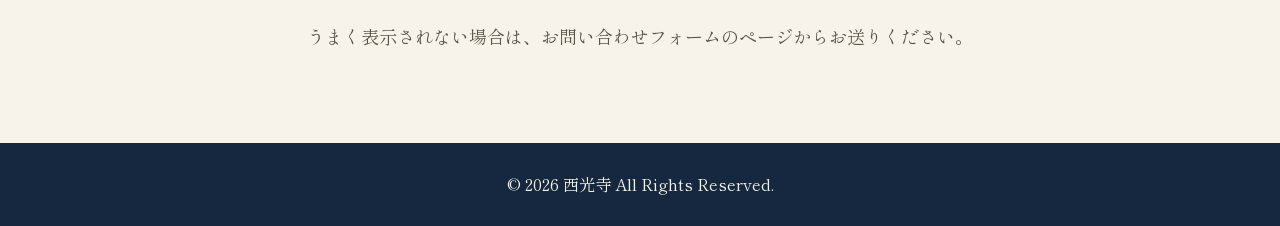
==== commit 3b215f13: "content: add the parking lot photo to the access section 駐車場がある旨の一文とあわせて掲載。台数は未確認のため書いていない。 ナンバープレート" ====
--- a/index.html
+++ b/index.html
@@ -163,7 +163,9 @@
           <dd>〒513-0848<br>三重県鈴鹿市平田本町2丁目7-20</dd>
         </div>
       </dl>
-      <p class="about-text about-note">永代供養墓のある墓地は、寺のすぐ隣にございます。</p>
+      <!-- ※駐車できる台数が分かれば、下の一文に書き加えてください -->
+      <p class="about-text about-note">駐車場をご用意しております。永代供養墓のある墓地は、寺のすぐ隣にございます。</p>
+      <img src="images/chuushajou.jpg" alt="西光寺の駐車場。本堂の手前に広がる砂利敷きの駐車スペース" class="section-photo" width="1195" height="896" loading="lazy">
       <div class="map-embed">
         <iframe
           src="https://www.google.com/maps?q=%E4%B8%89%E9%87%8D%E7%9C%8C%E9%88%B4%E9%B9%BF%E5%B8%82%E5%B9%B3%E7%94%B0%E6%9C%AC%E7%94%BA2%E4%B8%81%E7%9B%AE7-20&output=embed"
@@ -185,10 +187,17 @@
       </div>
     </dl>
     <p class="about-note contact-note">お電話のほか、下の入力欄からもご相談を承っております。法要のご相談、お墓・ご供養に関するご質問など、お気軽にお寄せください。</p>
-    <div class="form-embed">
-      <iframe src="https://docs.google.com/forms/d/e/1FAIpQLSdfXz29sq_CMB3nJsl2j_Km3CRPtvDnB8a_JDdgJTH4oqpvHg/viewform?embedded=true" title="西光寺 お問い合わせフォーム" loading="lazy">読み込んでいます…</iframe>
-    </div>
-    <p class="about-note form-fallback">うまく表示されない場合は、<a href="https://docs.google.com/forms/d/e/1FAIpQLSdfXz29sq_CMB3nJsl2j_Km3CRPtvDnB8a_JDdgJTH4oqpvHg/viewform" target="_blank" rel="noopener">お問い合わせフォームのページ</a>からお送りください。</p>
+    <div id="formArea">
+      <div class="form-embed">
+        <iframe onload="window.saikojiFormLoads=(window.saikojiFormLoads||0)+1;if(window.saikojiShowFormDone)window.saikojiShowFormDone();" id="contactForm" src="https://docs.google.com/forms/d/e/1FAIpQLSdfXz29sq_CMB3nJsl2j_Km3CRPtvDnB8a_JDdgJTH4oqpvHg/viewform?embedded=true" title="西光寺 お問い合わせフォーム" loading="lazy">読み込んでいます…</iframe>
+      </div>
+      <p class="about-note form-fallback">うまく表示されない場合は、<a href="https://docs.google.com/forms/d/e/1FAIpQLSdfXz29sq_CMB3nJsl2j_Km3CRPtvDnB8a_JDdgJTH4oqpvHg/viewform" target="_blank" rel="noopener">お問い合わせフォームのページ</a>からお送りください。</p>
+    </div>
+    <div class="form-done" id="formDone" hidden>
+      <p class="form-done-title">お問い合わせを承りました</p>
+      <p>内容を確認のうえ、折り返しご連絡いたします。</p>
+      <p class="about-note">お急ぎの場合は <a href="tel:059-378-0953">059-378-0953</a> までお電話ください。</p>
+    </div>
     </div>
   </section>
 </main>
--- a/css/style.css
+++ b/css/style.css
@@ -25,6 +25,7 @@
   line-height: 1.8;
 }
 
+[hidden] { display: none !important; }
 a { color: inherit; text-decoration: none; }
 ul { list-style: none; }
 img { max-width: 100%; display: block; }
@@ -621,6 +622,27 @@
   margin: 1rem auto 0;
   text-align: center;
 }
+/* 送信後、フォームの枠と入れ替えて表示するお礼の文 */
+.form-done {
+  max-width: 700px;
+  margin: 2rem auto 0;
+  padding: 2.5rem 1.5rem;
+  background-color: #fffdf8;
+  border: 1px solid #c9bfa5;
+  border-top: 4px solid var(--color-gold);
+  text-align: center;
+}
+.form-done-title {
+  font-size: 1.3rem;
+  font-weight: 600;
+  color: var(--color-indigo);
+  margin-bottom: 1rem;
+}
+.form-done a {
+  color: var(--color-vermillion);
+  font-weight: 600;
+  white-space: nowrap;
+}
 
 @media (max-width: 860px) {
   .assurance-item {
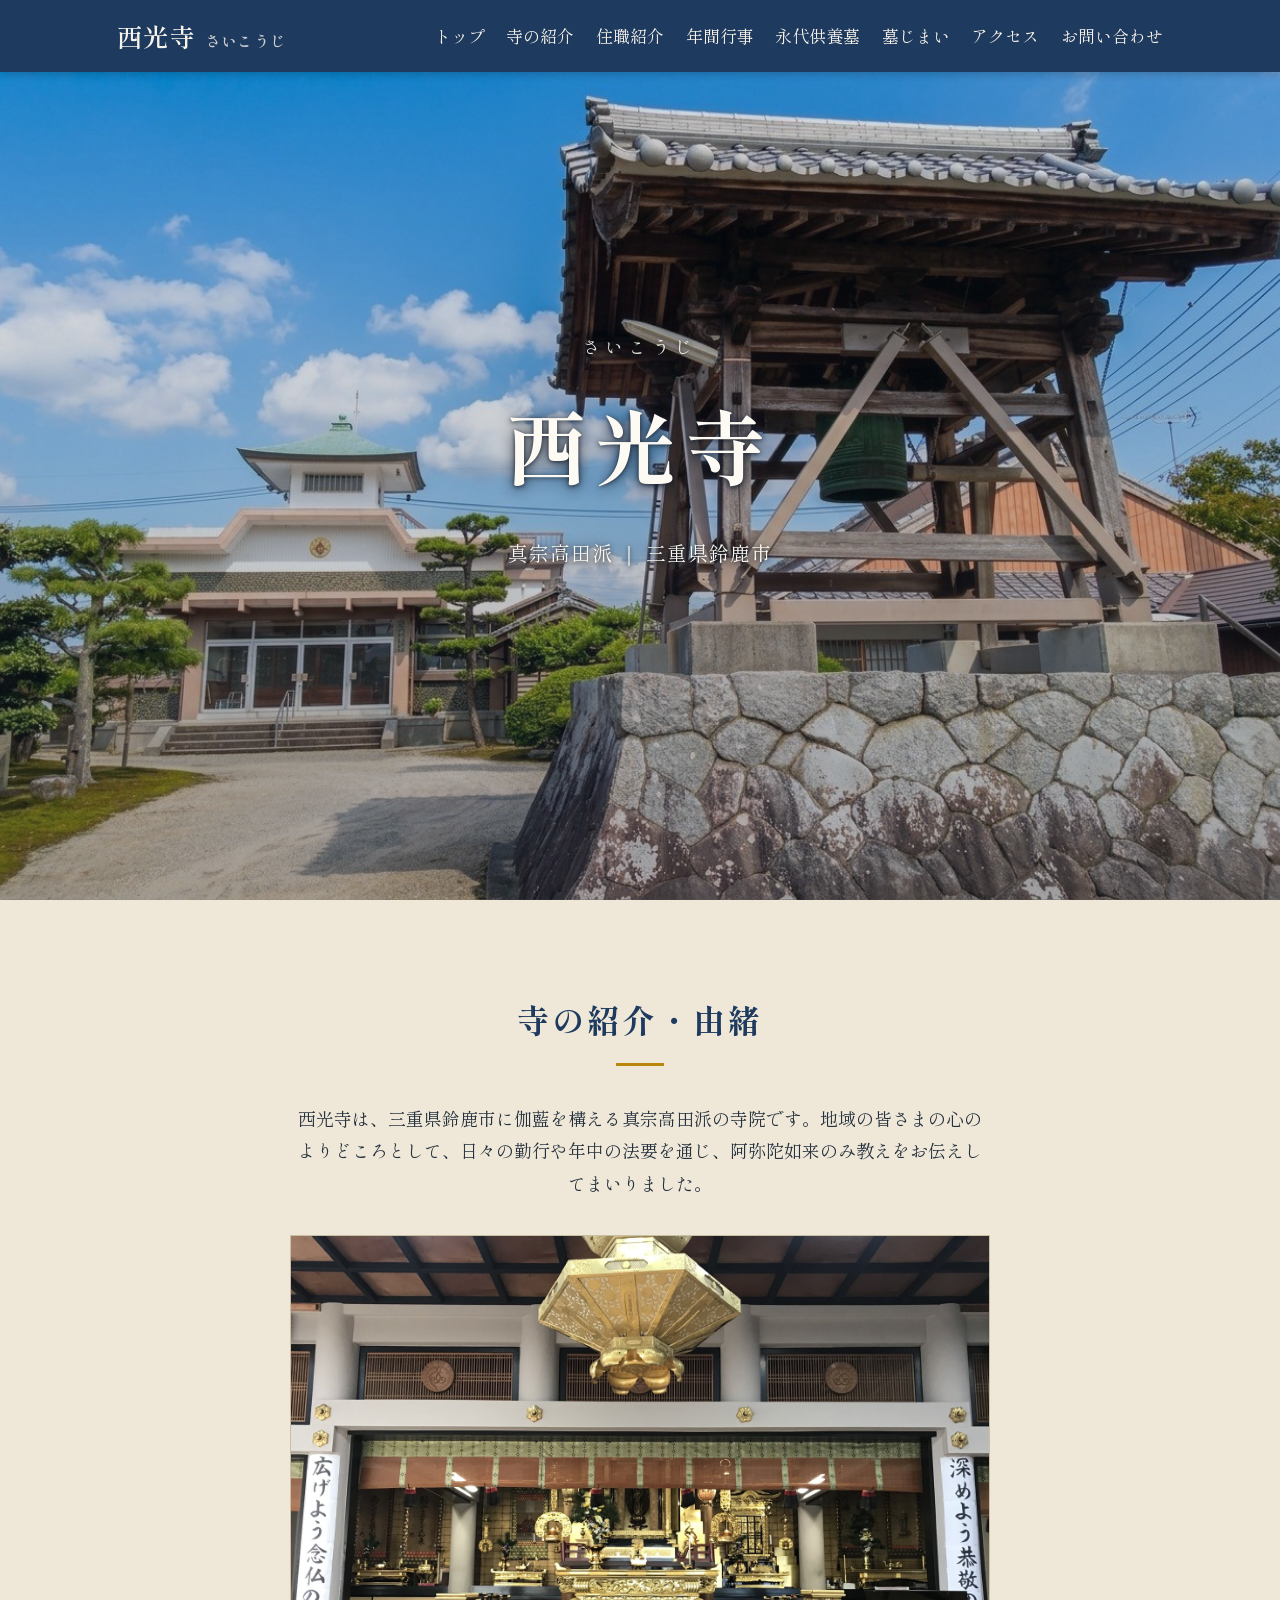
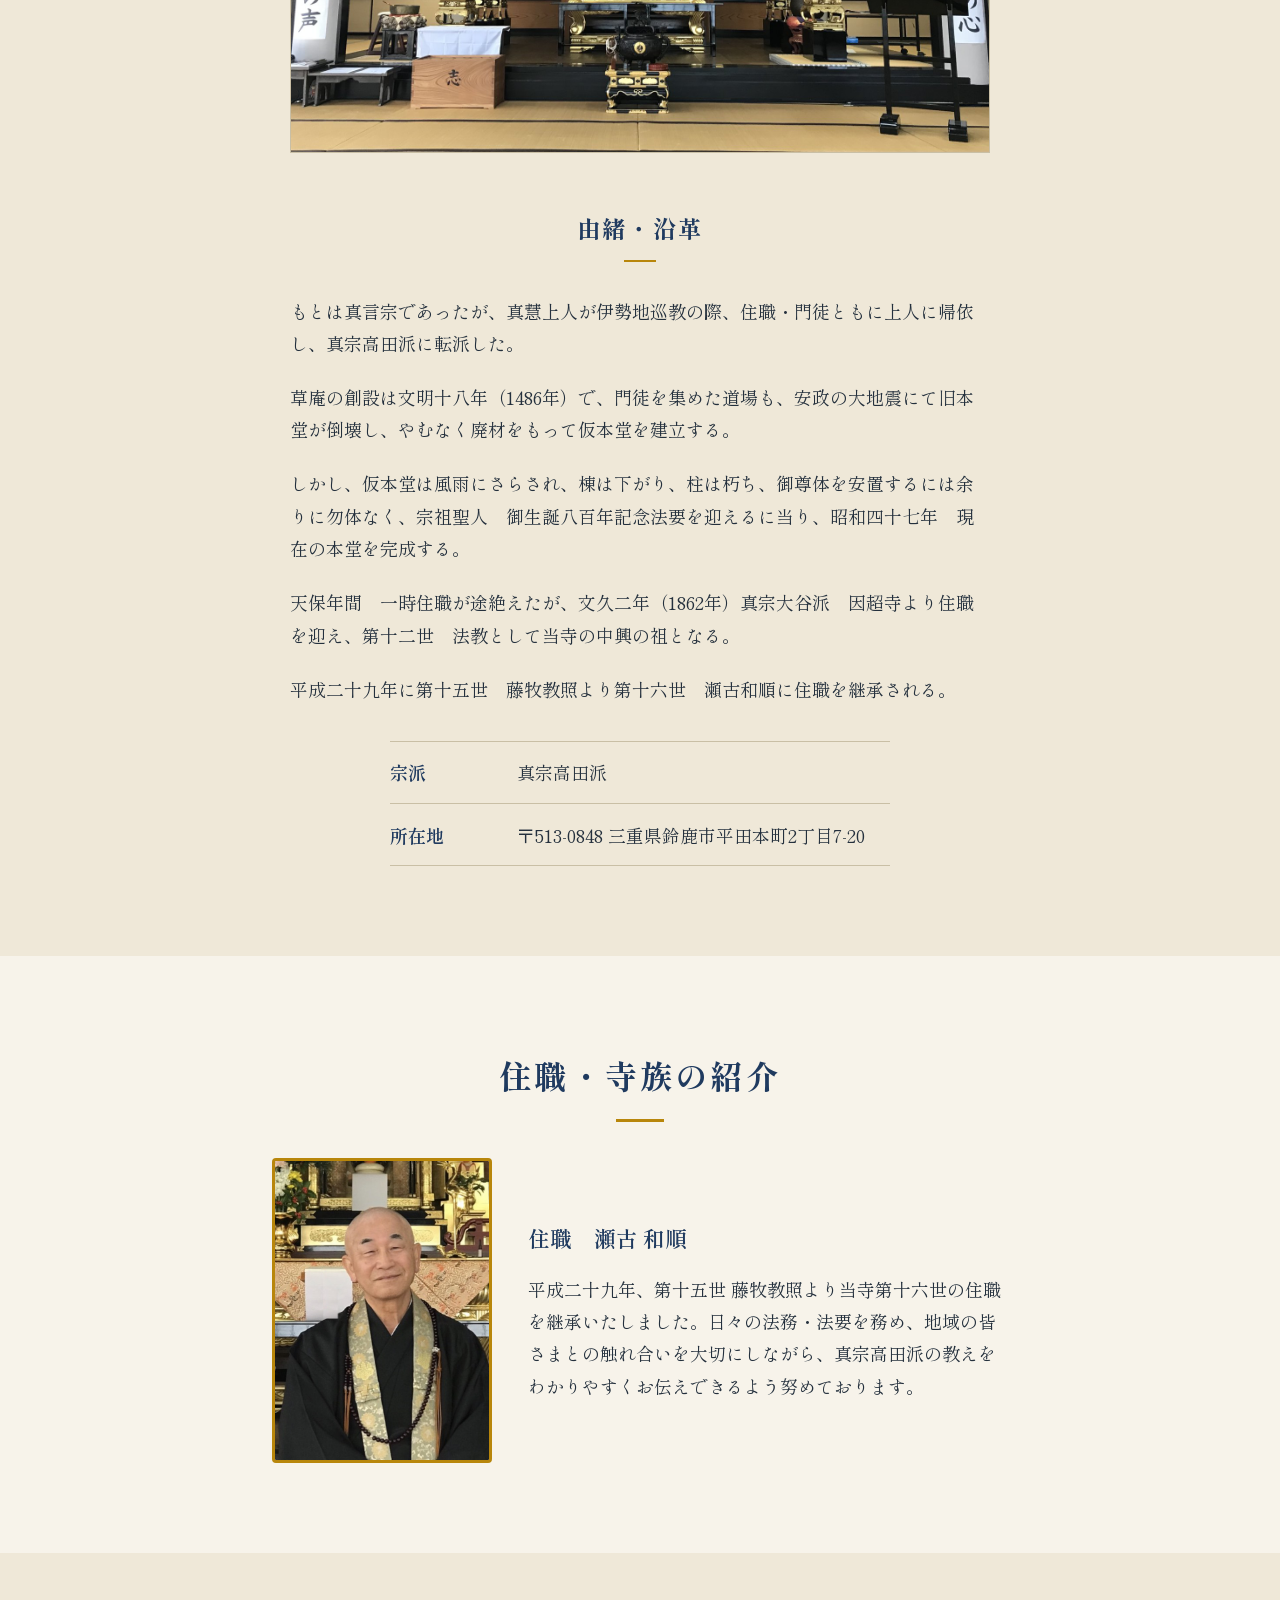
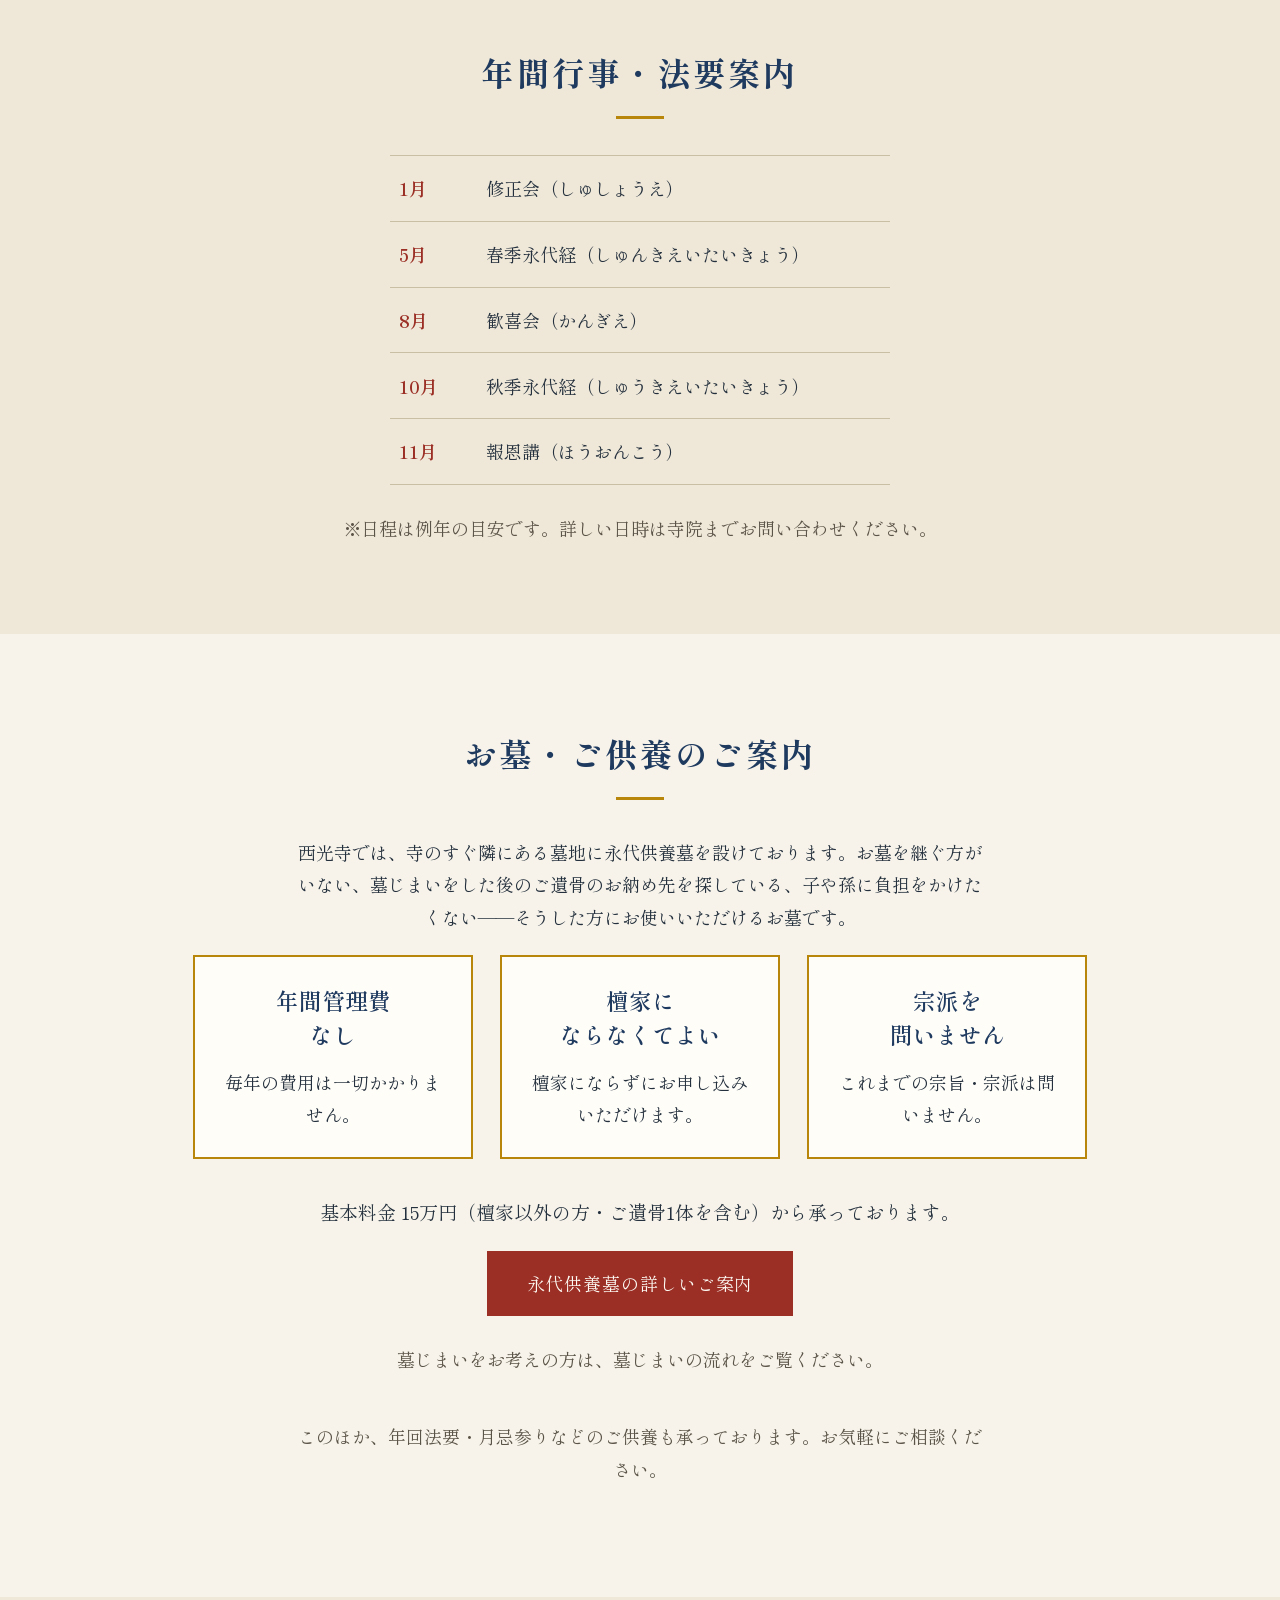
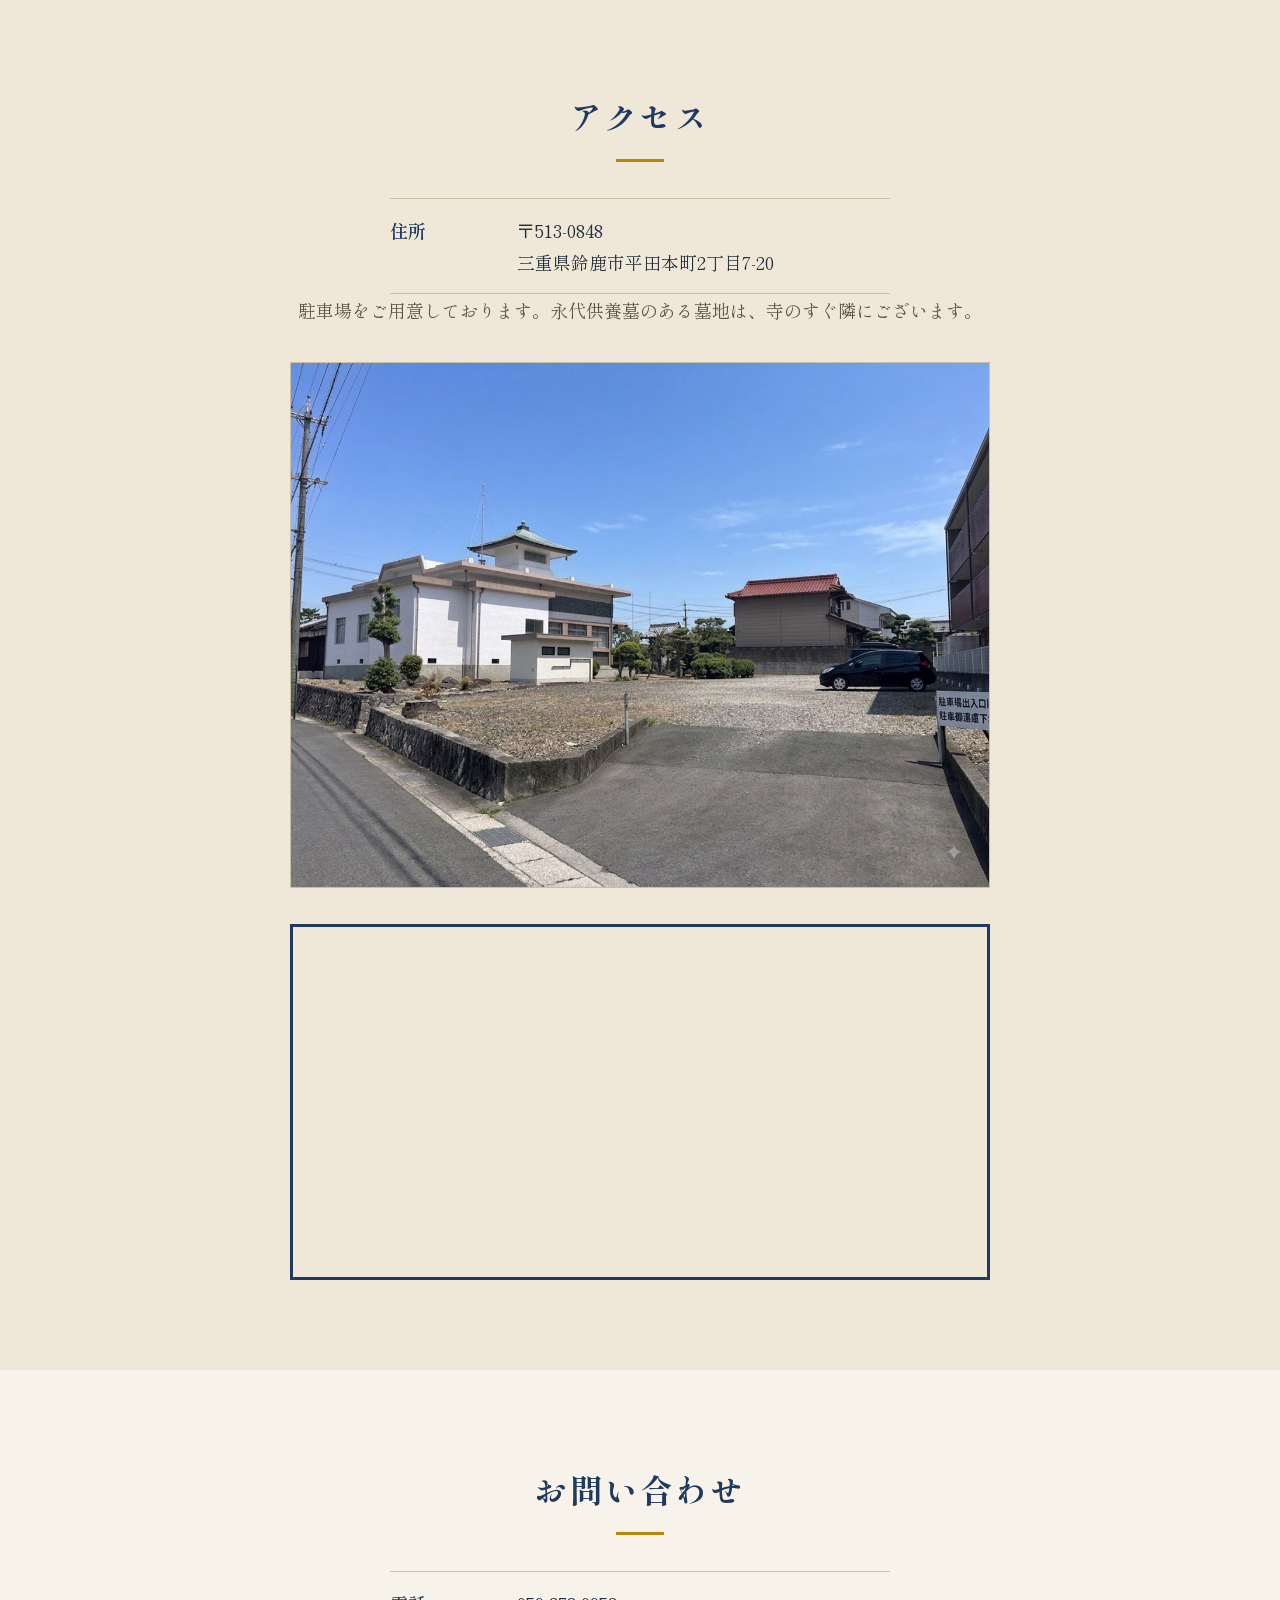
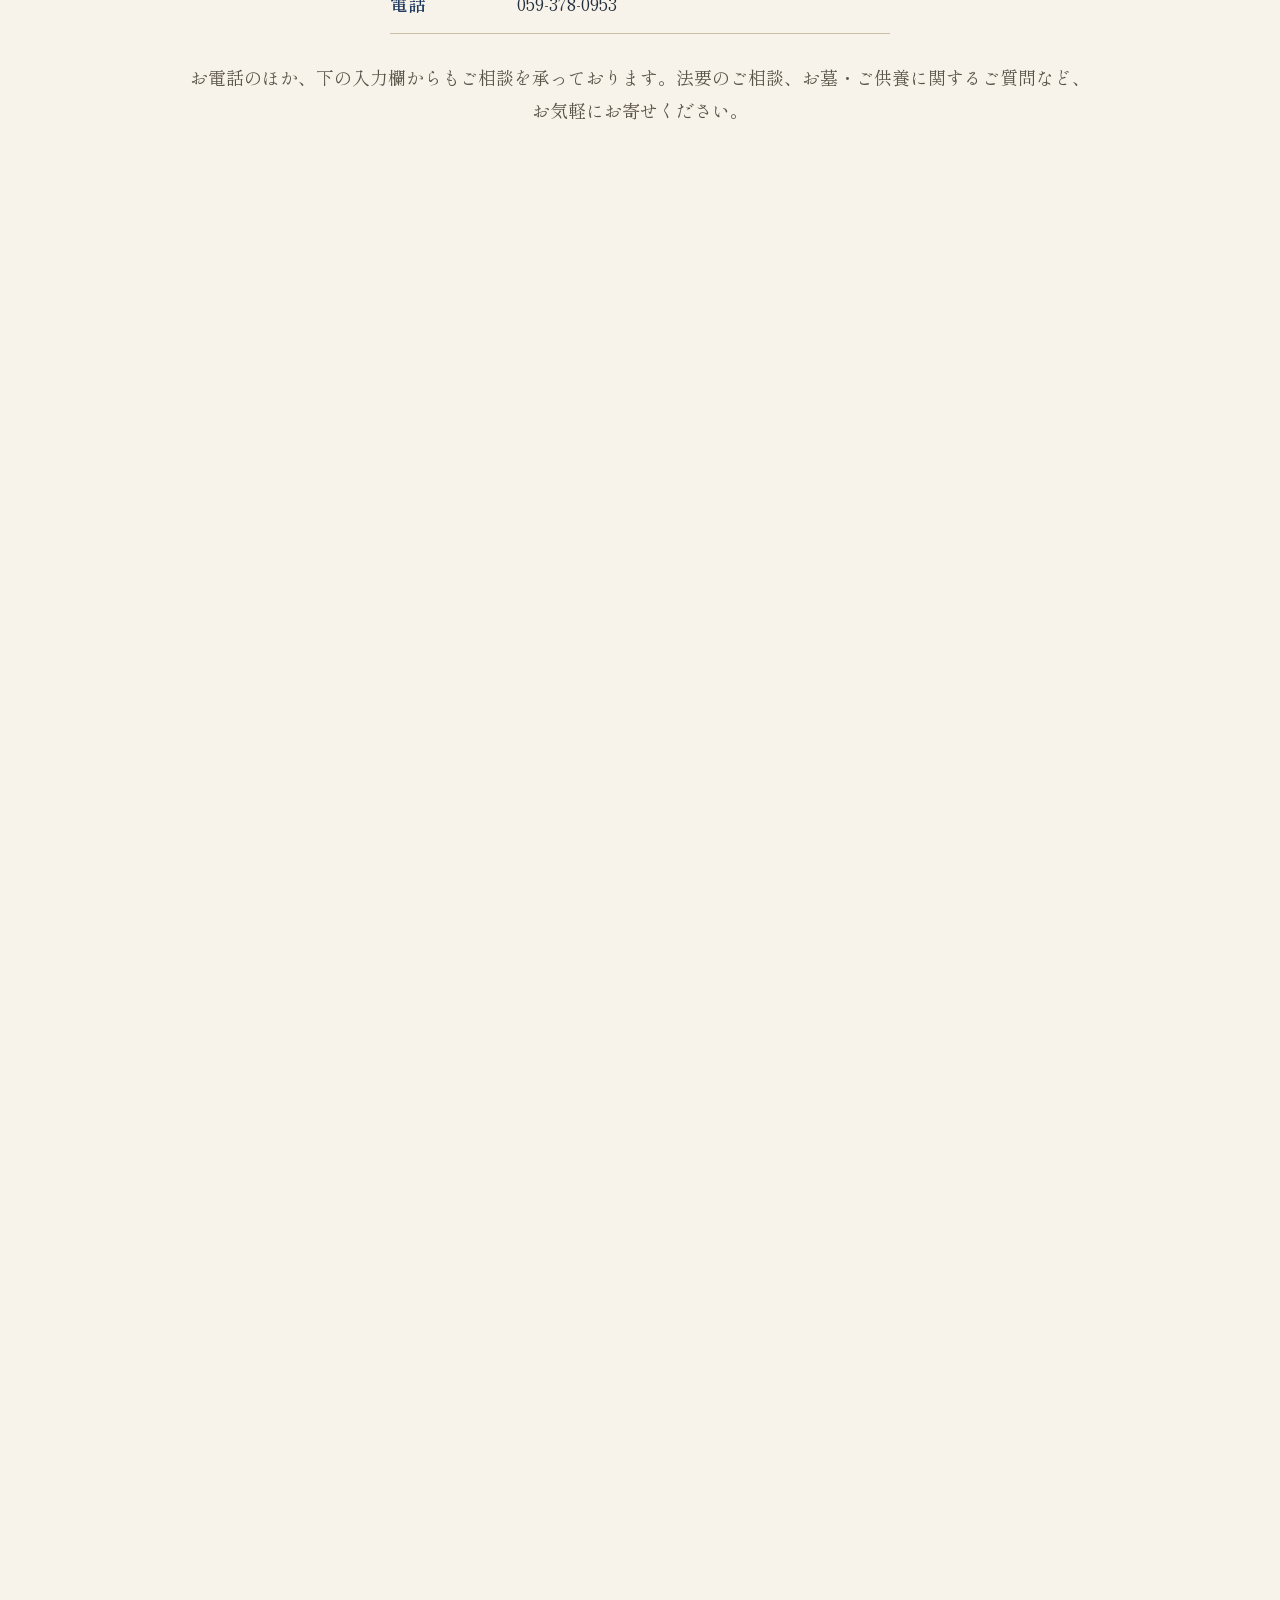
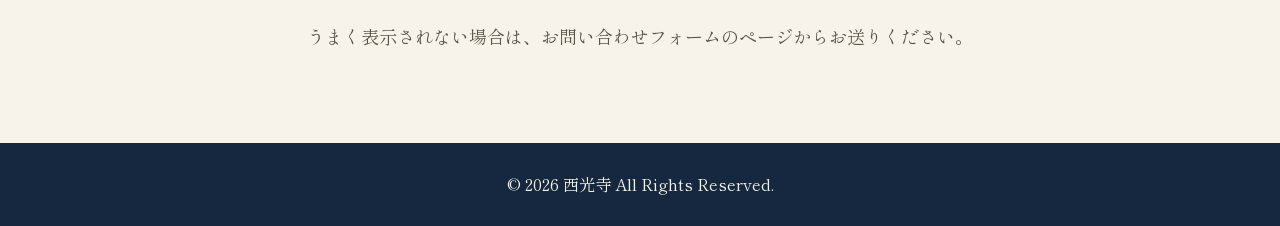
==== commit a984b400: "content: stop presenting 西光寺 as a 墓じまい consultation desk 西光寺は墓じまいの手続きに詳しいわけではないため、相談を持ちかけ られるような書き方を" ====
--- a/index.html
+++ b/index.html
@@ -130,7 +130,7 @@
     <div class="section-inner">
     <h2 class="section-title">お墓・ご供養のご案内</h2>
     <p class="about-text">
-      西光寺では、寺のすぐ隣にある墓地に永代供養墓を設けております。お墓を継ぐ方がいない、墓じまいを考えている、子や孫に負担をかけたくない——そうしたご相談を承っております。
+      西光寺では、寺のすぐ隣にある墓地に永代供養墓を設けております。お墓を継ぐ方がいない、墓じまいをした後のご遺骨のお納め先を探している、子や孫に負担をかけたくない——そうした方にお使いいただけるお墓です。
     </p>
     <ul class="assurance-list">
       <li class="assurance-item">
